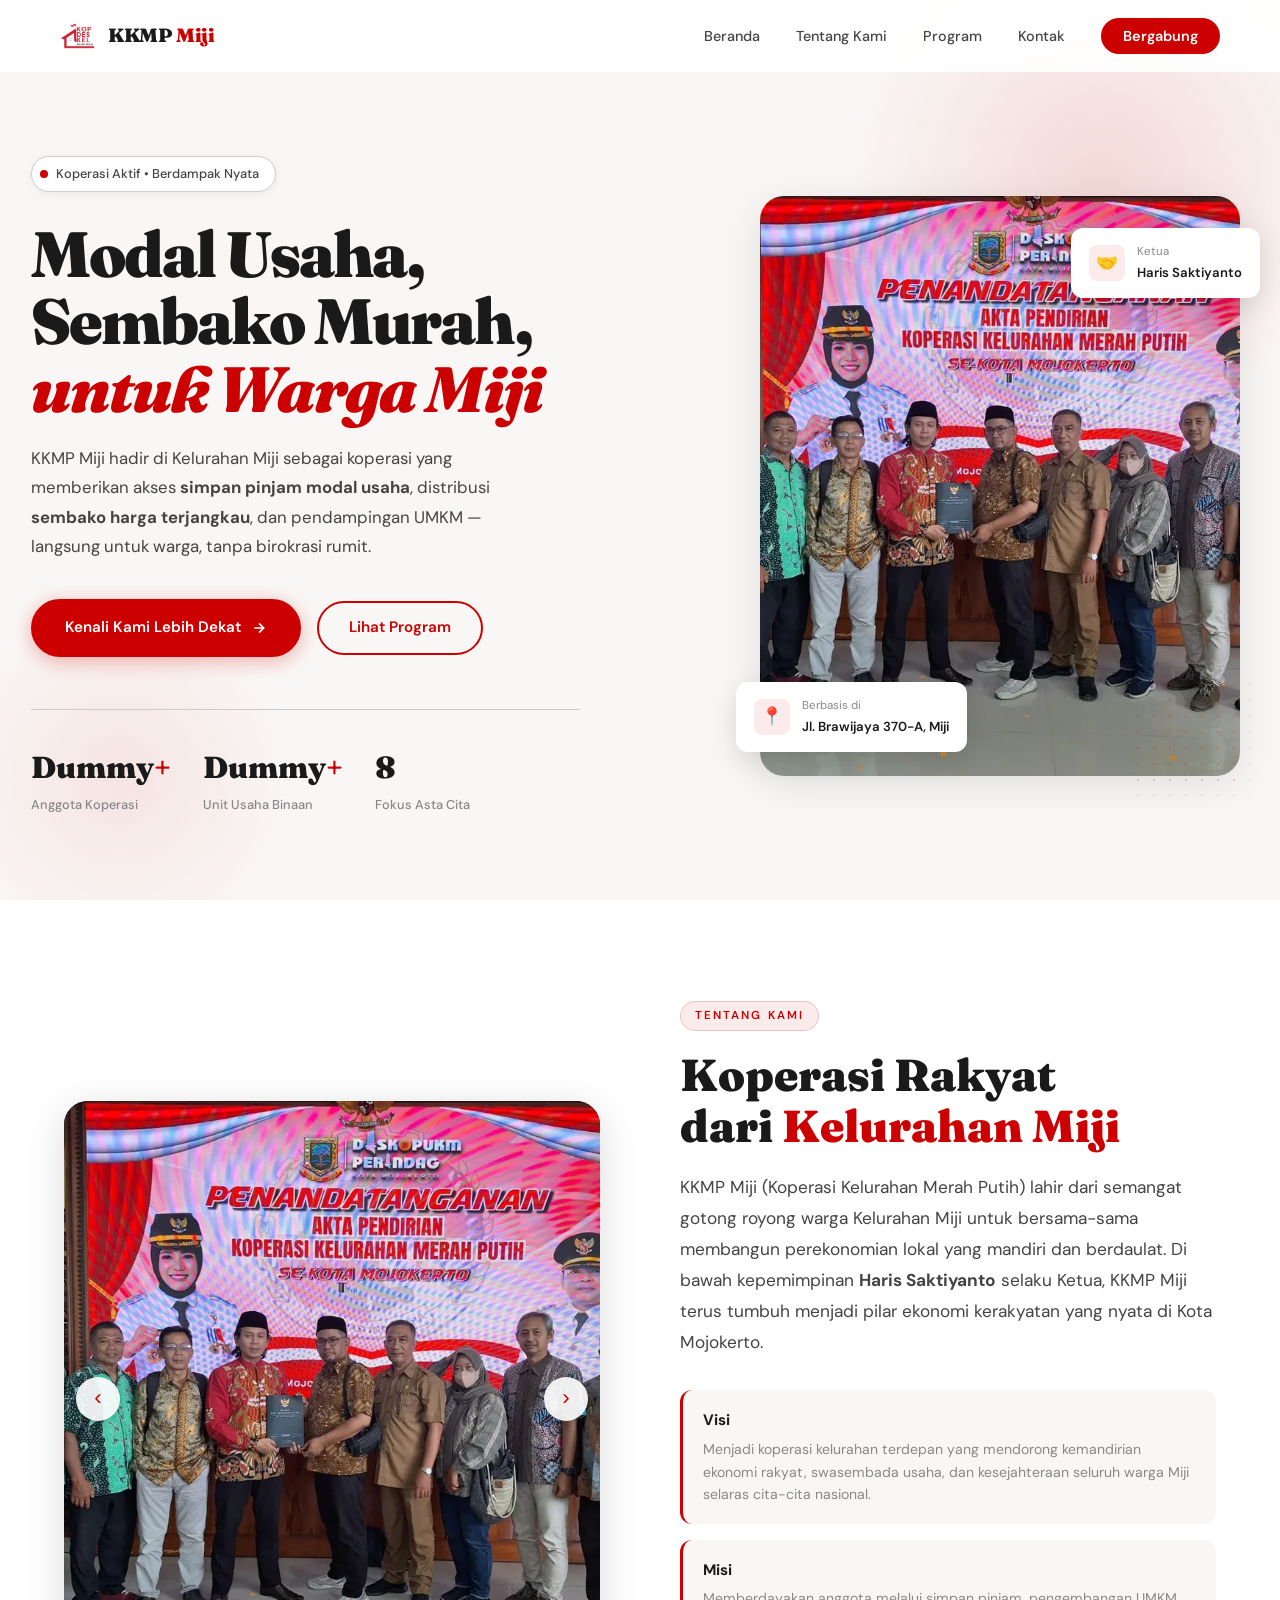
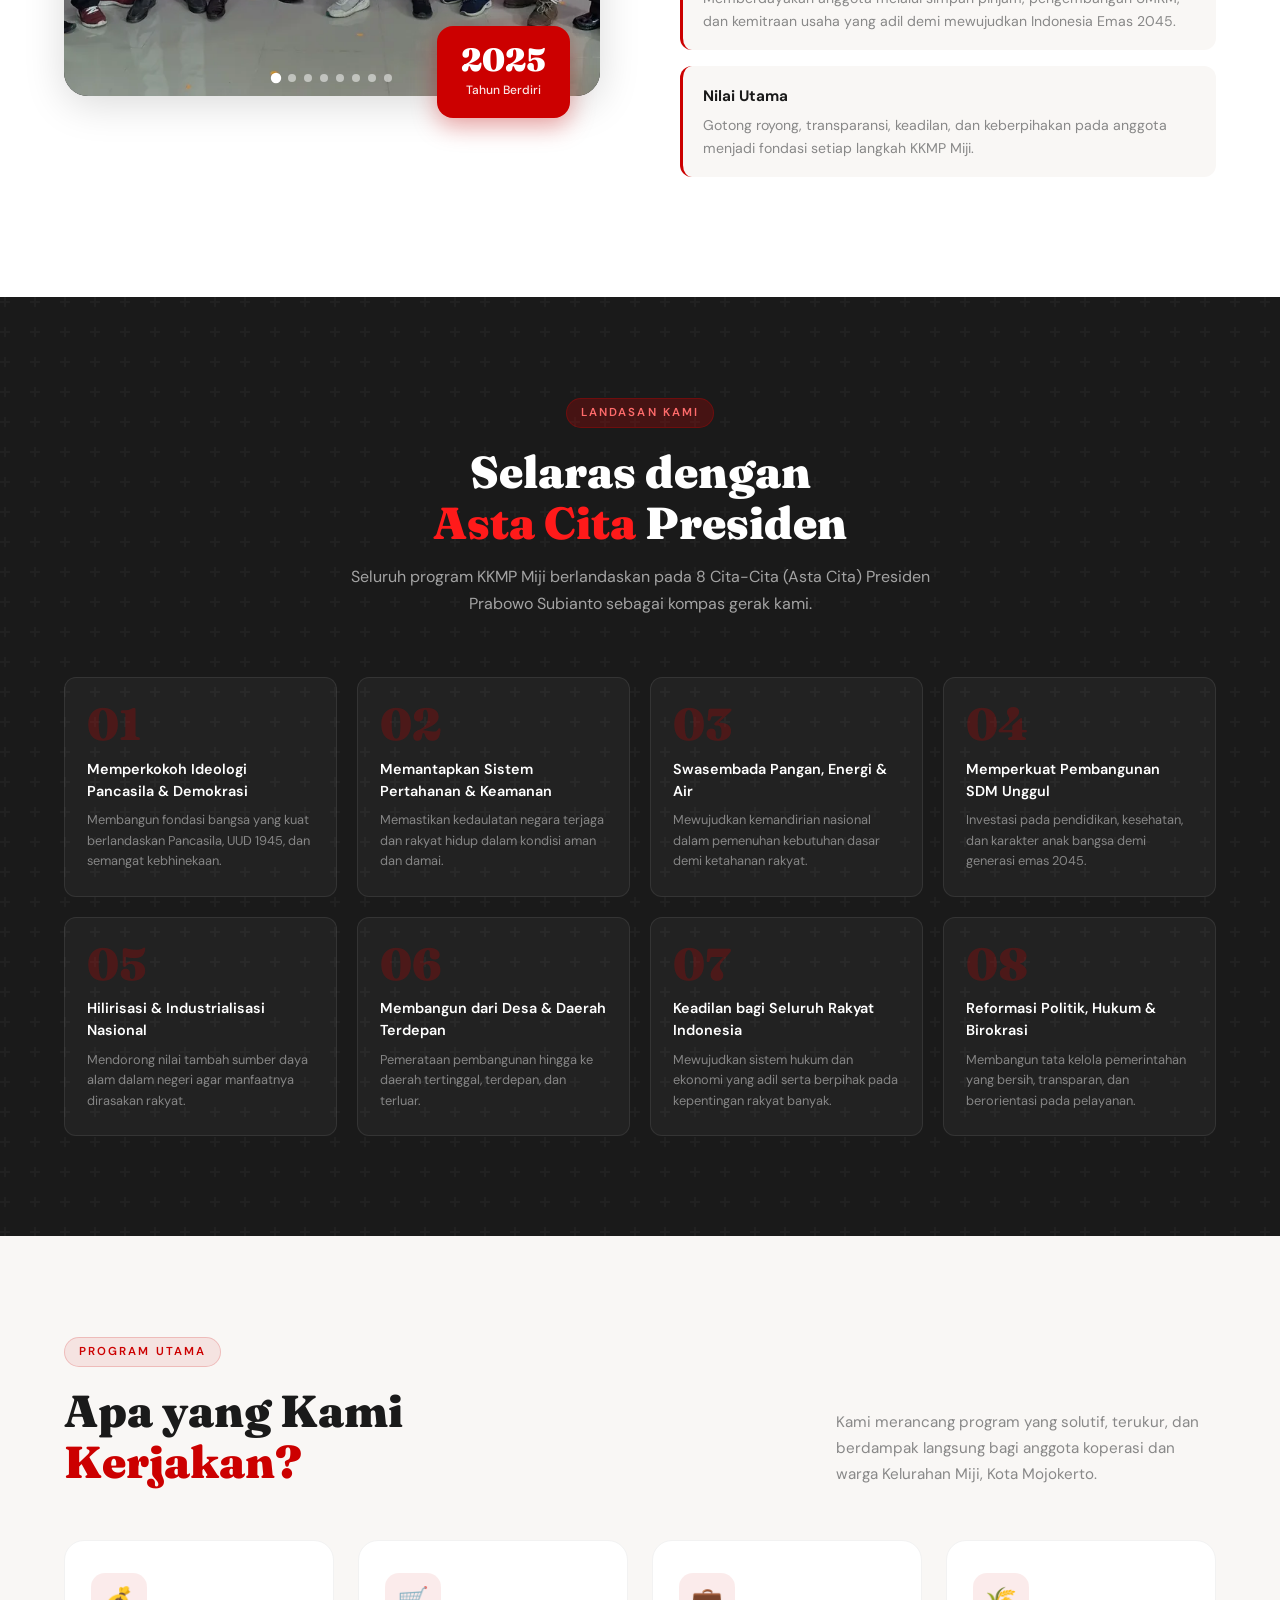
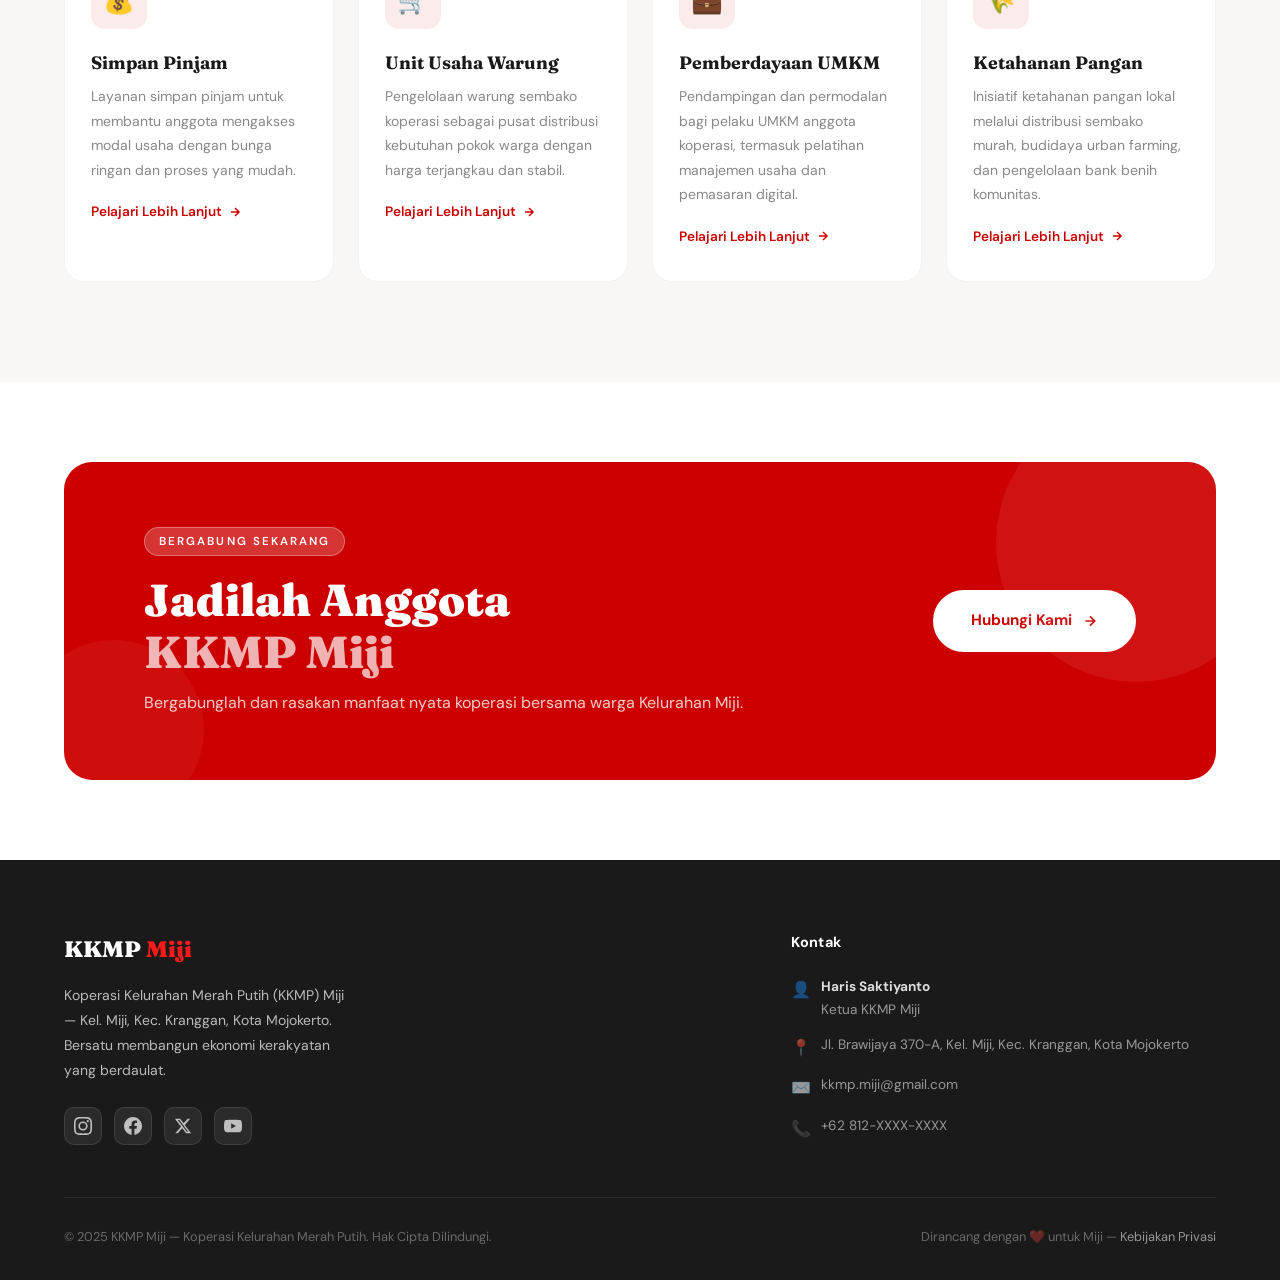
==== index.html @ b3239da5 "Update index.html" ====
<!DOCTYPE html>
<html lang="id">
<head>
  <meta charset="UTF-8" />
  <meta name="viewport" content="width=device-width, initial-scale=1.0" />
  <title>KKMP Miji — Koperasi Kelurahan Merah Putih</title>
  <meta name="description" content="Koperasi Kelurahan Merah Putih (KKMP) Miji — Bersatu membangun ekonomi kerakyatan yang mandiri dan berdaulat di Kelurahan Miji, Kec. Kranggan, Kota Mojokerto." />
  <meta name="keywords" content="KKMP Miji, Koperasi Kelurahan Merah Putih, Mojokerto, Koperasi, Ekonomi Kerakyatan, Haris Saktiyanto" />
  <meta name="author" content="KKMP Miji" />
  <meta property="og:title" content="KKMP Miji — Koperasi Kelurahan Merah Putih" />
  <meta property="og:description" content="Bersatu membangun ekonomi kerakyatan yang mandiri dan berdaulat di Kelurahan Miji, Kota Mojokerto." />
  <meta property="og:type" content="website" />
  <meta property="og:locale" content="id_ID" />
  <!-- Favicon logo KKMP Miji — ?v=2 memaksa browser reload cache -->
  <link rel="icon"       href="logo-kkmp.png?v=2" type="image/png" sizes="any" />
  <link rel="apple-touch-icon" href="logo-kkmp.png?v=2" />
  <link rel="preconnect" href="https://fonts.googleapis.com" />
  <link rel="preconnect" href="https://fonts.gstatic.com" crossorigin />
  <link href="https://fonts.googleapis.com/css2?family=Fraunces:ital,wght@0,400;0,700;0,900;1,400&family=DM+Sans:wght@300;400;500;600&display=swap" rel="stylesheet" />
  <link rel="stylesheet" href="style.css" />
  <style>
    /* ── SLIDESHOW TENTANG KAMI ── */
    .slideshow-wrap {
      position: relative;
      width: 100%;
      border-radius: 24px;
      overflow: hidden;
      aspect-ratio: 9/10;
      background: #1a1a1a;
      box-shadow: 0 8px 40px rgba(0,0,0,0.15);
    }

    /* Slide horizontal — semua slide berjajar, container geser */
    .slideshow-wrap {
      overflow: hidden !important;
    }

    .slides-track {
      display: flex;
      width: 800%;
      height: 100%;
      transition: transform 0.5s cubic-bezier(0.4, 0, 0.2, 1);
    }

    .slide {
      flex: 0 0 12.5%; /* 100% / 8 slide */
      height: 100%;
      position: relative;
    }

    .slide.active { /* tidak dipakai untuk layout, hanya dots */ }

    .slide img {
      width: 100%;
      height: 100%;
      object-fit: cover;
      display: block;
      border-radius: 0;
    }

    /* Tombol prev/next */
    .slide-btn {
      position: absolute;
      top: 50%;
      transform: translateY(-50%);
      background: rgba(255,255,255,0.9);
      border: none;
      border-radius: 50%;
      width: 44px;
      height: 44px;
      font-size: 1.4rem;
      line-height: 1;
      cursor: pointer;
      z-index: 10;
      color: #CC0000;
      box-shadow: 0 2px 12px rgba(0,0,0,0.15);
      transition: background 0.2s, transform 0.2s;
      display: flex;
      align-items: center;
      justify-content: center;
    }

    .slide-btn:hover {
      background: #CC0000;
      color: #fff;
      transform: translateY(-50%) scale(1.1);
    }

    .slide-prev { left: 12px; }
    .slide-next { right: 12px; }

    /* Titik indikator */
    .slide-dots {
      position: absolute;
      bottom: 14px;
      left: 50%;
      transform: translateX(-50%);
      display: flex;
      gap: 8px;
      z-index: 10;
    }

    .dot-ind {
      width: 8px;
      height: 8px;
      border-radius: 50%;
      background: rgba(255,255,255,0.5);
      cursor: pointer;
      transition: background 0.3s, transform 0.3s;
    }

    .dot-ind.active {
      background: #fff;
      transform: scale(1.3);
    }

    /* Footer 2 kolom setelah hapus nav & program */
    .footer-grid {
      grid-template-columns: 1.6fr 1fr !important;
    }
    @media (max-width: 768px) {
      .footer-grid { grid-template-columns: 1fr !important; }
    }
  </style>
</head>
<body>

  <!-- NAVIGASI -->
  <nav id="navbar" aria-label="Navigasi Utama KKMP Miji">
    <div class="container nav-inner">

      <!-- LOGO — Upload "logo-kkmp.png" ke GitHub untuk mengganti ikon SVG ini -->
      <a href="#" class="nav-logo">
        <div class="logo-badge" aria-hidden="true" id="logoBadge" style="background:transparent;overflow:hidden;">
          <img
            src="logo-kkmp.png"
            alt="Logo KKMP Miji"
            style="width:38px;height:38px;object-fit:contain;border-radius:10px;display:block;"
            onerror="this.style.display='none';this.parentElement.style.background='#CC0000';document.getElementById('logoSVG').style.display='flex';"
          />
          <span id="logoSVG" style="display:none;align-items:center;justify-content:center;width:100%;height:100%;">
            <svg viewBox="0 0 24 24" xmlns="http://www.w3.org/2000/svg" style="width:22px;height:22px;fill:white;">
              <path d="M16 11c1.66 0 2.99-1.34 2.99-3S17.66 5 16 5c-1.66 0-3 1.34-3 3s1.34 3 3 3zm-8 0c1.66 0 2.99-1.34 2.99-3S9.66 5 8 5C6.34 5 5 6.34 5 8s1.34 3 3 3zm0 2c-2.33 0-7 1.17-7 3.5V19h14v-2.5c0-2.33-4.67-3.5-7-3.5zm8 0c-.29 0-.62.02-.97.05 1.16.84 1.97 1.97 1.97 3.45V19h6v-2.5c0-2.33-4.67-3.5-7-3.5z"/>
            </svg>
          </span>
        </div>
        <span class="logo-text">KKMP <span>Miji</span></span>
      </a>

      <ul class="nav-links" role="list">
        <li><a href="#hero">Beranda</a></li>
        <li><a href="#tentang">Tentang Kami</a></li>
        <li><a href="#program">Program</a></li>
        <li><a href="#footer">Kontak</a></li>
        <li><a href="#cta" class="nav-cta">Bergabung</a></li>
      </ul>

      <button class="hamburger" id="hamburgerBtn" aria-label="Buka atau tutup menu" aria-expanded="false" aria-controls="mobileMenu">
        <span></span><span></span><span></span>
      </button>
    </div>
  </nav>

  <div class="mobile-menu" id="mobileMenu" role="navigation" aria-label="Menu Mobile">
    <a href="#hero"      class="mobile-nav-link">Beranda</a>
    <a href="#tentang"   class="mobile-nav-link">Tentang Kami</a>
    <a href="#asta-cita" class="mobile-nav-link">Asta Cita</a>
    <a href="#program"   class="mobile-nav-link">Program</a>
    <a href="#footer"    class="mobile-nav-link">Kontak</a>
  </div>


  <!-- HERO SECTION -->
  <section id="hero" aria-labelledby="hero-title">
    <div class="container" style="display:contents;">

      <div class="hero-left container" style="display:block; width:90%; max-width:1160px; margin:0 auto; padding-right:0;">
        <div class="hero-badge">
          <span class="dot"></span>
          Koperasi Aktif &bull; Berdampak Nyata
        </div>
        <h1 class="hero-title" id="hero-title">
          Modal Usaha,<br/>
          Sembako Murah,<br/>
          <span class="accent">untuk Warga Miji</span>
        </h1>
        <p class="hero-subtitle">
          KKMP Miji hadir di Kelurahan Miji sebagai koperasi yang memberikan
          akses <strong>simpan pinjam modal usaha</strong>, distribusi
          <strong>sembako harga terjangkau</strong>, dan pendampingan UMKM
          — langsung untuk warga, tanpa birokrasi rumit.
        </p>
        <div class="hero-actions">
          <a href="#tentang" class="btn-primary">
            Kenali Kami Lebih Dekat
            <svg width="16" height="16" viewBox="0 0 24 24" fill="none" stroke="currentColor" stroke-width="2.5"><path d="M5 12h14M12 5l7 7-7 7"/></svg>
          </a>
          <a href="#program" class="btn-outline">Lihat Program</a>
        </div>
        <div class="hero-stats">
          <div class="stat-item">
            <div class="stat-num">Dummy<span>+</span></div>
            <div class="stat-label">Anggota Koperasi</div>
          </div>
          <div class="stat-item">
            <div class="stat-num">Dummy<span>+</span></div>
            <div class="stat-label">Unit Usaha Binaan</div>
          </div>
          <div class="stat-item">
            <div class="stat-num">8</div>
            <div class="stat-label">Fokus Asta Cita</div>
          </div>
        </div>
      </div>

      <!-- FOTO HERO — Upload "foto-koperasi.jpg" ke GitHub untuk mengganti placeholder -->
      <div class="hero-right" style="padding:80px 40px 80px 0; flex:1; min-width:280px;">
        <div class="hero-image-wrap">
          <img
            src="foto-koperasi.jpg"
            alt="Foto kegiatan Koperasi Kelurahan Merah Putih KKMP Miji"
            width="520"
            height="580"
            style="object-fit:cover;"
            onerror="this.onerror=null;this.src='https://placehold.co/520x580/CC0000/FFFFFF?text=Upload+foto-koperasi.jpg+ke+GitHub&font=playfair-display';"
          />
          <div class="hero-float-card card-1">
            <div class="card-icon">📍</div>
            <div>
              <div style="color:var(--gray-500); font-size:0.72rem; font-weight:400;">Berbasis di</div>
              <div>Jl. Brawijaya 370-A, Miji</div>
            </div>
          </div>
          <div class="hero-float-card card-2">
            <div class="card-icon">🤝</div>
            <div>
              <div style="color:var(--gray-500); font-size:0.72rem; font-weight:400;">Ketua</div>
              <div>Haris Saktiyanto</div>
            </div>
          </div>
          <div class="dots-pattern" aria-hidden="true"></div>
        </div>
      </div>

    </div>
  </section>


  <!-- TENTANG KAMI -->
  <section id="tentang" aria-labelledby="tentang-title">
    <div class="container">
      <div class="about-grid">
        <!-- ═══════════════════════════════════════════
             SLIDESHOW 8 FOTO — Otomatis berganti tiap 4 detik
             Upload 8 foto ke GitHub dengan nama:
             foto-1.jpg, foto-2.jpg, ..., foto-8.jpg
        ═══════════════════════════════════════════ -->
        <div class="about-image-wrap reveal">
          <div class="slideshow-wrap" id="slideshowWrap">

            <!-- 8 Slide Foto — dibungkus track untuk animasi geser -->
            <div class="slides-track" id="slidesTrack">
            <div class="slide active">
              <img src="foto-1.jpg" alt="Kegiatan KKMP Miji 1"
                onerror="this.src='https://placehold.co/540x600/CC0000/FFFFFF?text=foto-1.jpg&font=playfair-display'"/>
            </div>
            <div class="slide">
              <img src="foto-2.jpg" alt="Kegiatan KKMP Miji 2"
                onerror="this.src='https://placehold.co/540x600/990000/FFFFFF?text=foto-2.jpg&font=playfair-display'"/>
            </div>
            <div class="slide">
              <img src="foto-3.jpg" alt="Kegiatan KKMP Miji 3"
                onerror="this.src='https://placehold.co/540x600/CC0000/FFFFFF?text=foto-3.jpg&font=playfair-display'"/>
            </div>
            <div class="slide">
              <img src="foto-4.jpg" alt="Kegiatan KKMP Miji 4"
                onerror="this.src='https://placehold.co/540x600/990000/FFFFFF?text=foto-4.jpg&font=playfair-display'"/>
            </div>
            <div class="slide">
              <img src="foto-5.jpg" alt="Kegiatan KKMP Miji 5"
                onerror="this.src='https://placehold.co/540x600/CC0000/FFFFFF?text=foto-5.jpg&font=playfair-display'"/>
            </div>
            <div class="slide">
              <img src="foto-6.jpg" alt="Kegiatan KKMP Miji 6"
                onerror="this.src='https://placehold.co/540x600/990000/FFFFFF?text=foto-6.jpg&font=playfair-display'"/>
            </div>
            <div class="slide">
              <img src="foto-7.jpg" alt="Kegiatan KKMP Miji 7"
                onerror="this.src='https://placehold.co/540x600/CC0000/FFFFFF?text=foto-7.jpg&font=playfair-display'"/>
            </div>
            <div class="slide">
              <img src="foto-8.jpg" alt="Kegiatan KKMP Miji 8"
                onerror="this.src='https://placehold.co/540x600/990000/FFFFFF?text=foto-8.jpg&font=playfair-display'"/>
            </div>
            </div><!-- /slides-track -->

            <!-- Tombol navigasi kiri/kanan -->
            <button class="slide-btn slide-prev" onclick="changeSlide(-1)" aria-label="Foto sebelumnya">&#8249;</button>
            <button class="slide-btn slide-next" onclick="changeSlide(1)"  aria-label="Foto berikutnya">&#8250;</button>

            <!-- Titik indikator -->
            <div class="slide-dots">
              <span class="dot-ind active" onclick="goToSlide(0)"></span>
              <span class="dot-ind"        onclick="goToSlide(1)"></span>
              <span class="dot-ind"        onclick="goToSlide(2)"></span>
              <span class="dot-ind"        onclick="goToSlide(3)"></span>
              <span class="dot-ind"        onclick="goToSlide(4)"></span>
              <span class="dot-ind"        onclick="goToSlide(5)"></span>
              <span class="dot-ind"        onclick="goToSlide(6)"></span>
              <span class="dot-ind"        onclick="goToSlide(7)"></span>
            </div>
          </div>

          <!-- Lencana tahun berdiri -->
          <div class="about-badge">
            <div class="badge-num">2025</div>
            <div class="badge-text">Tahun Berdiri</div>
          </div>
        </div>
        <div class="about-content reveal" style="transition-delay:0.15s;">
          <span class="section-tag">Tentang Kami</span>
          <h2 class="section-title" id="tentang-title">
            Koperasi Rakyat<br/>dari <span>Kelurahan Miji</span>
          </h2>
          <p class="about-lead">
            KKMP Miji (Koperasi Kelurahan Merah Putih) lahir dari semangat gotong royong
            warga Kelurahan Miji untuk bersama-sama membangun perekonomian lokal yang
            mandiri dan berdaulat. Di bawah kepemimpinan <strong>Haris Saktiyanto</strong>
            selaku Ketua, KKMP Miji terus tumbuh menjadi pilar ekonomi kerakyatan yang
            nyata di Kota Mojokerto.
          </p>
          <div class="vmv-list">
            <div class="vmv-item">
              <div><h4>Visi</h4><p>Menjadi koperasi kelurahan terdepan yang mendorong kemandirian ekonomi rakyat, swasembada usaha, dan kesejahteraan seluruh warga Miji selaras cita-cita nasional.</p></div>
            </div>
            <div class="vmv-item">
              <div><h4>Misi</h4><p>Memberdayakan anggota melalui simpan pinjam, pengembangan UMKM, dan kemitraan usaha yang adil demi mewujudkan Indonesia Emas 2045.</p></div>
            </div>
            <div class="vmv-item">
              <div><h4>Nilai Utama</h4><p>Gotong royong, transparansi, keadilan, dan keberpihakan pada anggota menjadi fondasi setiap langkah KKMP Miji.</p></div>
            </div>
          </div>
        </div>
      </div>
    </div>
  </section>


  <!-- ASTA CITA -->
  <section id="asta-cita" aria-labelledby="asta-title">
    <div class="container">
      <div class="asta-header reveal">
        <span class="section-tag" style="background:rgba(204,0,0,0.25); color:#FF6B6B; border-color:rgba(204,0,0,0.3);">Landasan Kami</span>
        <h2 class="section-title" id="asta-title">Selaras dengan<br/><span>Asta Cita</span> Presiden</h2>
        <p>Seluruh program KKMP Miji berlandaskan pada 8 Cita-Cita (Asta Cita) Presiden Prabowo Subianto sebagai kompas gerak kami.</p>
      </div>
      <div class="asta-grid reveal-stagger">
        <div class="asta-card"><div class="asta-num">01</div><h4>Memperkokoh Ideologi Pancasila &amp; Demokrasi</h4><p>Membangun fondasi bangsa yang kuat berlandaskan Pancasila, UUD 1945, dan semangat kebhinekaan.</p></div>
        <div class="asta-card"><div class="asta-num">02</div><h4>Memantapkan Sistem Pertahanan &amp; Keamanan</h4><p>Memastikan kedaulatan negara terjaga dan rakyat hidup dalam kondisi aman dan damai.</p></div>
        <div class="asta-card"><div class="asta-num">03</div><h4>Swasembada Pangan, Energi &amp; Air</h4><p>Mewujudkan kemandirian nasional dalam pemenuhan kebutuhan dasar demi ketahanan rakyat.</p></div>
        <div class="asta-card"><div class="asta-num">04</div><h4>Memperkuat Pembangunan SDM Unggul</h4><p>Investasi pada pendidikan, kesehatan, dan karakter anak bangsa demi generasi emas 2045.</p></div>
        <div class="asta-card"><div class="asta-num">05</div><h4>Hilirisasi &amp; Industrialisasi Nasional</h4><p>Mendorong nilai tambah sumber daya alam dalam negeri agar manfaatnya dirasakan rakyat.</p></div>
        <div class="asta-card"><div class="asta-num">06</div><h4>Membangun dari Desa &amp; Daerah Terdepan</h4><p>Pemerataan pembangunan hingga ke daerah tertinggal, terdepan, dan terluar.</p></div>
        <div class="asta-card"><div class="asta-num">07</div><h4>Keadilan bagi Seluruh Rakyat Indonesia</h4><p>Mewujudkan sistem hukum dan ekonomi yang adil serta berpihak pada kepentingan rakyat banyak.</p></div>
        <div class="asta-card"><div class="asta-num">08</div><h4>Reformasi Politik, Hukum &amp; Birokrasi</h4><p>Membangun tata kelola pemerintahan yang bersih, transparan, dan berorientasi pada pelayanan.</p></div>
      </div>
    </div>
  </section>


  <!-- PROGRAM -->
  <section id="program" aria-labelledby="program-title">
    <div class="container">
      <div class="program-header reveal">
        <div>
          <span class="section-tag">Program Utama</span>
          <h2 class="section-title" id="program-title">Apa yang Kami<br/><span>Kerjakan?</span></h2>
        </div>
        <p>Kami merancang program yang solutif, terukur, dan berdampak langsung bagi anggota koperasi dan warga Kelurahan Miji, Kota Mojokerto.</p>
      </div>
      <div class="program-grid reveal-stagger">
        <div class="prog-card">
          <div class="prog-icon">💰</div><h3>Simpan Pinjam</h3>
          <p>Layanan simpan pinjam untuk membantu anggota mengakses modal usaha dengan bunga ringan dan proses yang mudah.</p>
          <a href="#" class="prog-link">Pelajari Lebih Lanjut <svg viewBox="0 0 24 24" fill="none" stroke="currentColor" stroke-width="2.5"><path d="M5 12h14M12 5l7 7-7 7"/></svg></a>
        </div>
        <div class="prog-card">
          <div class="prog-icon">🛒</div><h3>Unit Usaha Warung</h3>
          <p>Pengelolaan warung sembako koperasi sebagai pusat distribusi kebutuhan pokok warga dengan harga terjangkau dan stabil.</p>
          <a href="#" class="prog-link">Pelajari Lebih Lanjut <svg viewBox="0 0 24 24" fill="none" stroke="currentColor" stroke-width="2.5"><path d="M5 12h14M12 5l7 7-7 7"/></svg></a>
        </div>
        <div class="prog-card">
          <div class="prog-icon">💼</div><h3>Pemberdayaan UMKM</h3>
          <p>Pendampingan dan permodalan bagi pelaku UMKM anggota koperasi, termasuk pelatihan manajemen usaha dan pemasaran digital.</p>
          <a href="#" class="prog-link">Pelajari Lebih Lanjut <svg viewBox="0 0 24 24" fill="none" stroke="currentColor" stroke-width="2.5"><path d="M5 12h14M12 5l7 7-7 7"/></svg></a>
        </div>
        <div class="prog-card">
          <div class="prog-icon">🌾</div><h3>Ketahanan Pangan</h3>
          <p>Inisiatif ketahanan pangan lokal melalui distribusi sembako murah, budidaya urban farming, dan pengelolaan bank benih komunitas.</p>
          <a href="#" class="prog-link">Pelajari Lebih Lanjut <svg viewBox="0 0 24 24" fill="none" stroke="currentColor" stroke-width="2.5"><path d="M5 12h14M12 5l7 7-7 7"/></svg></a>
        </div>
      </div>
    </div>
  </section>


  <!-- CTA -->
  <section id="cta" aria-labelledby="cta-title">
    <div class="container">
      <div class="cta-box reveal">
        <div class="cta-text">
          <span class="section-tag">Bergabung Sekarang</span>
          <h2 class="section-title" id="cta-title">Jadilah Anggota<br/><span>KKMP Miji</span></h2>
          <p>Bergabunglah dan rasakan manfaat nyata koperasi bersama warga Kelurahan Miji.</p>
        </div>
        <a href="mailto:kkmp.miji@gmail.com" class="cta-btn">
          Hubungi Kami
          <svg width="16" height="16" viewBox="0 0 24 24" fill="none" stroke="currentColor" stroke-width="2.5"><path d="M5 12h14M12 5l7 7-7 7"/></svg>
        </a>
      </div>
    </div>
  </section>


  <!-- FOOTER -->
  <footer id="footer" aria-label="Footer KKMP Miji">
    <div class="container">
      <div class="footer-grid">

        <div class="footer-brand">
          <div class="logo-text">KKMP <span>Miji</span></div>
          <p>Koperasi Kelurahan Merah Putih (KKMP) Miji — Kel. Miji, Kec. Kranggan, Kota Mojokerto. Bersatu membangun ekonomi kerakyatan yang berdaulat.</p>
          <div class="social-links" aria-label="Media Sosial KKMP Miji">

            <!-- INSTAGRAM — sudah aktif tersambung -->
            <a href="https://www.instagram.com/kmp_kelurahan_miji/" target="_blank" rel="noopener noreferrer" class="social-link" aria-label="Instagram KKMP Miji">
              <svg width="18" height="18" viewBox="0 0 24 24" fill="currentColor">
                <path d="M12 2.163c3.204 0 3.584.012 4.85.07 3.252.148 4.771 1.691 4.919 4.919.058 1.265.069 1.645.069 4.849 0 3.205-.012 3.584-.069 4.849-.149 3.225-1.664 4.771-4.919 4.919-1.266.058-1.644.07-4.85.07-3.204 0-3.584-.012-4.849-.07-3.26-.149-4.771-1.699-4.919-4.92-.058-1.265-.07-1.644-.07-4.849 0-3.204.013-3.583.07-4.849.149-3.227 1.664-4.771 4.919-4.919 1.266-.057 1.645-.069 4.849-.069zM12 0C8.741 0 8.333.014 7.053.072 2.695.272.273 2.69.073 7.052.014 8.333 0 8.741 0 12c0 3.259.014 3.668.072 4.948.2 4.358 2.618 6.78 6.98 6.98C8.333 23.986 8.741 24 12 24c3.259 0 3.668-.014 4.948-.072 4.354-.2 6.782-2.618 6.979-6.98.059-1.28.073-1.689.073-4.948 0-3.259-.014-3.667-.072-4.947-.196-4.354-2.617-6.78-6.979-6.98C15.668.014 15.259 0 12 0zm0 5.838a6.162 6.162 0 100 12.324 6.162 6.162 0 000-12.324zM12 16a4 4 0 110-8 4 4 0 010 8zm6.406-11.845a1.44 1.44 0 100 2.881 1.44 1.44 0 000-2.881z"/>
              </svg>
            </a>

            <!-- Facebook -->
            <a href="#" class="social-link" aria-label="Facebook KKMP Miji">
              <svg width="18" height="18" viewBox="0 0 24 24" fill="currentColor">
                <path d="M24 12.073c0-6.627-5.373-12-12-12s-12 5.373-12 12c0 5.99 4.388 10.954 10.125 11.854v-8.385H7.078v-3.47h3.047V9.43c0-3.007 1.792-4.669 4.533-4.669 1.312 0 2.686.235 2.686.235v2.953H15.83c-1.491 0-1.956.925-1.956 1.874v2.25h3.328l-.532 3.47h-2.796v8.385C19.612 23.027 24 18.062 24 12.073z"/>
              </svg>
            </a>

            <!-- Twitter/X -->
            <a href="#" class="social-link" aria-label="Twitter KKMP Miji">
              <svg width="18" height="18" viewBox="0 0 24 24" fill="currentColor">
                <path d="M18.244 2.25h3.308l-7.227 8.26 8.502 11.24H16.17l-5.214-6.817L4.99 21.75H1.68l7.73-8.835L1.254 2.25H8.08l4.713 6.231zm-1.161 17.52h1.833L7.084 4.126H5.117z"/>
              </svg>
            </a>

            <!-- YouTube -->
            <a href="#" class="social-link" aria-label="YouTube KKMP Miji">
              <svg width="18" height="18" viewBox="0 0 24 24" fill="currentColor">
                <path d="M23.498 6.186a3.016 3.016 0 00-2.122-2.136C19.505 3.545 12 3.545 12 3.545s-7.505 0-9.377.505A3.017 3.017 0 00.502 6.186C0 8.07 0 12 0 12s0 3.93.502 5.814a3.016 3.016 0 002.122 2.136c1.871.505 9.376.505 9.376.505s7.505 0 9.377-.505a3.015 3.015 0 002.122-2.136C24 15.93 24 12 24 12s0-3.93-.502-5.814zM9.545 15.568V8.432L15.818 12l-6.273 3.568z"/>
              </svg>
            </a>
          </div>
        </div>

        <div class="footer-col">
          <h5>Kontak</h5>
          <div class="contact-list">
            <div class="contact-item">
              <span class="ci-icon">👤</span>
              <span>
                <strong style="color:rgba(255,255,255,0.85);">Haris Saktiyanto</strong><br/>
                Ketua KKMP Miji
              </span>
            </div>
            <div class="contact-item">
              <span class="ci-icon">📍</span>
              <span>Jl. Brawijaya 370-A, Kel. Miji, Kec. Kranggan, Kota Mojokerto</span>
            </div>
            <div class="contact-item">
              <span class="ci-icon">✉️</span>
              <span>kkmp.miji@gmail.com</span>
            </div>
            <div class="contact-item">
              <span class="ci-icon">📞</span>
              <span>+62 812-XXXX-XXXX</span>
            </div>
          </div>
        </div>

      </div>

      <div class="footer-bottom">
        <span>© 2025 KKMP Miji — Koperasi Kelurahan Merah Putih. Hak Cipta Dilindungi.</span>
        <span>Dirancang dengan ❤️ untuk Miji &mdash; <a href="#">Kebijakan Privasi</a></span>
      </div>
    </div>
  </footer>

  <script src="script.js"></script>
  <script>
    /* ── SLIDESHOW LOGIC — animasi geser horizontal ── */
    (function() {
      var current = 0;
      var total   = 8;
      var timer;
      var track   = document.getElementById('slidesTrack');
      var dots    = document.querySelectorAll('.dot-ind');

      function showSlide(n) {
        current = (n + total) % total;
        // Geser track secara horizontal
        track.style.transform = 'translateX(-' + (current * 12.5) + '%)';
        // Update titik indikator
        dots.forEach(function(d, i) {
          d.classList.toggle('active', i === current);
        });
      }

      window.changeSlide = function(dir) {
        showSlide(current + dir);
        resetTimer();
      };

      window.goToSlide = function(n) {
        showSlide(n);
        resetTimer();
      };

      function resetTimer() {
        clearInterval(timer);
        timer = setInterval(function() { showSlide(current + 1); }, 4000);
      }

      // Autoplay tiap 4 detik
      timer = setInterval(function() { showSlide(current + 1); }, 4000);
    })();
  </script>
</body>
</html>
---- style.css ----
/* ================================================================
   KKMP MIJI — style.css
   Koperasi Kelurahan Merah Putih Miji, Kota Mojokerto
   Ketua: Haris Saktiyanto
   ================================================================ */

/* ─────────────────────────────────────────
   1. CSS VARIABLES & RESET
   Ubah warna, font, atau ukuran global
   cukup di blok :root ini saja.
───────────────────────────────────────── */
:root {
  --red:          #CC0000;
  --red-dark:     #990000;
  --red-light:    #FF1A1A;
  --red-muted:    rgba(204, 0, 0, 0.08);
  --white:        #FFFFFF;
  --off-white:    #F9F7F5;
  --gray-100:     #F2F2F2;
  --gray-300:     #CCCCCC;
  --gray-500:     #888888;
  --gray-700:     #444444;
  --dark:         #1A1A1A;
  --font-display: 'Fraunces', Georgia, serif;
  --font-body:    'DM Sans', sans-serif;
  --radius:       12px;
  --shadow:       0 8px 40px rgba(0, 0, 0, 0.10);
  --nav-height:   72px;
  --transition:   0.3s cubic-bezier(0.4, 0, 0.2, 1);
}

*,
*::before,
*::after {
  margin: 0;
  padding: 0;
  box-sizing: border-box;
}

html {
  scroll-behavior: smooth;
}

body {
  font-family: var(--font-body);
  background: var(--white);
  color: var(--dark);
  line-height: 1.7;
  overflow-x: hidden;
}

img {
  display: block;
  max-width: 100%;
}

a {
  color: inherit;
  text-decoration: none;
  transition: var(--transition);
}

ul {
  list-style: none;
}


/* ─────────────────────────────────────────
   2. UTILITY CLASSES
───────────────────────────────────────── */
.container {
  width: 90%;
  max-width: 1160px;
  margin: 0 auto;
}

/* Label kecil di atas judul section */
.section-tag {
  display: inline-block;
  font-size: 0.72rem;
  font-weight: 600;
  letter-spacing: 0.18em;
  text-transform: uppercase;
  color: var(--red);
  background: var(--red-muted);
  border: 1px solid rgba(204, 0, 0, 0.18);
  padding: 4px 14px;
  border-radius: 100px;
  margin-bottom: 18px;
}

.section-title {
  font-family: var(--font-display);
  font-size: clamp(2rem, 4vw, 2.8rem);
  font-weight: 900;
  line-height: 1.15;
  color: var(--dark);
}

.section-title span {
  color: var(--red);
}

/* Tombol merah solid */
.btn-primary {
  display: inline-flex;
  align-items: center;
  gap: 10px;
  background: var(--red);
  color: var(--white);
  font-family: var(--font-body);
  font-size: 0.95rem;
  font-weight: 600;
  padding: 14px 32px;
  border-radius: 100px;
  border: 2px solid var(--red);
  cursor: pointer;
  transition: var(--transition);
  box-shadow: 0 4px 20px rgba(204, 0, 0, 0.30);
}

.btn-primary:hover {
  background: var(--red-dark);
  border-color: var(--red-dark);
  transform: translateY(-2px);
  box-shadow: 0 8px 28px rgba(204, 0, 0, 0.40);
}

/* Tombol outline merah */
.btn-outline {
  display: inline-flex;
  align-items: center;
  gap: 10px;
  background: transparent;
  color: var(--red);
  font-family: var(--font-body);
  font-size: 0.95rem;
  font-weight: 600;
  padding: 12px 30px;
  border-radius: 100px;
  border: 2px solid var(--red);
  cursor: pointer;
  transition: var(--transition);
}

.btn-outline:hover {
  background: var(--red);
  color: var(--white);
  transform: translateY(-2px);
}


/* ─────────────────────────────────────────
   3. NAVIGASI (NAVBAR)
   Sticky navbar dengan efek blur saat di-scroll.
───────────────────────────────────────── */
#navbar {
  position: fixed;
  top: 0;
  left: 0;
  right: 0;
  z-index: 1000;
  height: var(--nav-height);
  display: flex;
  align-items: center;
  background: rgba(255, 255, 255, 0.92);
  backdrop-filter: blur(12px);
  -webkit-backdrop-filter: blur(12px);
  border-bottom: 1px solid transparent;
  transition: border-color var(--transition), box-shadow var(--transition);
}

/* Ditambahkan via JS saat pengguna men-scroll */
#navbar.scrolled {
  border-color: var(--gray-100);
  box-shadow: 0 2px 20px rgba(0, 0, 0, 0.06);
}

.nav-inner {
  display: flex;
  align-items: center;
  justify-content: space-between;
  width: 100%;
}

/* ── Logo ── */
.nav-logo {
  display: flex;
  align-items: center;
  gap: 10px;
}

.nav-logo .logo-badge {
  width: 38px;
  height: 38px;
  background: var(--red);
  border-radius: 10px;
  display: flex;
  align-items: center;
  justify-content: center;
}

.nav-logo .logo-badge svg {
  width: 22px;
  height: 22px;
  fill: white;
}

.nav-logo .logo-text {
  font-family: var(--font-display);
  font-weight: 900;
  font-size: 1.2rem;
  color: var(--dark);
  letter-spacing: -0.02em;
}

.nav-logo .logo-text span {
  color: var(--red);
}

/* ── Tautan navigasi ── */
.nav-links {
  display: flex;
  align-items: center;
  gap: 36px;
}

.nav-links a {
  font-size: 0.9rem;
  font-weight: 500;
  color: var(--gray-700);
  position: relative;
}

.nav-links a::after {
  content: '';
  position: absolute;
  left: 0;
  bottom: -4px;
  width: 0;
  height: 2px;
  background: var(--red);
  border-radius: 2px;
  transition: width var(--transition);
}

.nav-links a:hover {
  color: var(--red);
}

.nav-links a:hover::after {
  width: 100%;
}

/* Tombol CTA di navbar */
.nav-cta {
  background: var(--red);
  color: var(--white) !important;
  padding: 9px 22px;
  border-radius: 100px;
  font-weight: 600 !important;
}

.nav-cta:hover {
  background: var(--red-dark);
  opacity: 1;
}

.nav-cta::after {
  display: none !important;
}

/* ── Tombol Hamburger (Mobile) ── */
.hamburger {
  display: none;
  flex-direction: column;
  gap: 5px;
  cursor: pointer;
  padding: 8px;
  background: none;
  border: none;
}

.hamburger span {
  display: block;
  width: 26px;
  height: 2px;
  background: var(--dark);
  border-radius: 2px;
  transition: var(--transition);
}

/* Animasi hamburger → X saat menu terbuka */
.hamburger.active span:nth-child(1) {
  transform: translateY(7px) rotate(45deg);
}

.hamburger.active span:nth-child(2) {
  opacity: 0;
}

.hamburger.active span:nth-child(3) {
  transform: translateY(-7px) rotate(-45deg);
}

/* ── Menu Mobile (Overlay) ── */
.mobile-menu {
  display: none;
  position: fixed;
  top: var(--nav-height);
  left: 0;
  right: 0;
  bottom: 0;
  background: var(--white);
  z-index: 999;
  flex-direction: column;
  align-items: center;
  justify-content: center;
  gap: 32px;
  transform: translateY(-10px);
  opacity: 0;
  transition: opacity var(--transition), transform var(--transition);
}

.mobile-menu.open {
  display: flex;
  opacity: 1;
  transform: translateY(0);
}

.mobile-menu a {
  font-family: var(--font-display);
  font-size: 2rem;
  font-weight: 700;
  color: var(--dark);
}

.mobile-menu a:hover {
  color: var(--red);
}


/* ─────────────────────────────────────────
   4. HERO SECTION
───────────────────────────────────────── */
#hero {
  min-height: 100vh;
  padding-top: var(--nav-height);
  display: grid;
  grid-template-columns: 1fr 1fr;
  align-items: center;
  gap: 60px;
  position: relative;
  overflow: hidden;
  background: var(--off-white);
}

/* Ornamen lingkaran latar belakang */
#hero::before {
  content: '';
  position: absolute;
  top: -80px;
  right: -80px;
  width: 520px;
  height: 520px;
  background: radial-gradient(circle, rgba(204, 0, 0, 0.12) 0%, transparent 70%);
  border-radius: 50%;
  pointer-events: none;
}

#hero::after {
  content: '';
  position: absolute;
  bottom: -60px;
  left: -60px;
  width: 360px;
  height: 360px;
  background: radial-gradient(circle, rgba(204, 0, 0, 0.08) 0%, transparent 70%);
  border-radius: 50%;
  pointer-events: none;
}

.hero-left {
  padding: 80px 0 80px;
  position: relative;
  z-index: 1;
}

/* Badge status aktif */
.hero-badge {
  display: inline-flex;
  align-items: center;
  gap: 8px;
  background: var(--white);
  border: 1px solid var(--gray-300);
  border-radius: 100px;
  padding: 6px 16px 6px 8px;
  font-size: 0.8rem;
  font-weight: 500;
  color: var(--gray-700);
  margin-bottom: 28px;
  box-shadow: 0 2px 8px rgba(0, 0, 0, 0.06);
}

/* Titik berkedip merah */
.hero-badge .dot {
  width: 8px;
  height: 8px;
  background: var(--red);
  border-radius: 50%;
  animation: pulse 2s infinite;
}

@keyframes pulse {
  0%, 100% { opacity: 1; transform: scale(1); }
  50%       { opacity: 0.6; transform: scale(1.3); }
}

.hero-title {
  font-family: var(--font-display);
  font-size: clamp(2.6rem, 5.5vw, 4rem);
  font-weight: 900;
  line-height: 1.05;
  letter-spacing: -0.03em;
  color: var(--dark);
  margin-bottom: 22px;
}

.hero-title .accent {
  color: var(--red);
  font-style: italic;
}

.hero-subtitle {
  font-size: 1.05rem;
  color: var(--gray-700);
  line-height: 1.75;
  max-width: 480px;
  margin-bottom: 38px;
}

.hero-actions {
  display: flex;
  align-items: center;
  gap: 16px;
  flex-wrap: wrap;
}

/* Statistik di bawah tombol CTA */
.hero-stats {
  display: flex;
  gap: 32px;
  margin-top: 52px;
  padding-top: 32px;
  border-top: 1px solid var(--gray-300);
}

.stat-item .stat-num {
  font-family: var(--font-display);
  font-size: 1.9rem;
  font-weight: 900;
  color: var(--dark);
}

.stat-item .stat-num span {
  color: var(--red);
}

.stat-item .stat-label {
  font-size: 0.8rem;
  color: var(--gray-500);
  font-weight: 500;
}

/* Gambar sisi kanan hero */
.hero-right {
  position: relative;
  z-index: 1;
  display: flex;
  justify-content: flex-end;
}

.hero-image-wrap {
  position: relative;
  width: 100%;
  max-width: 480px;
}

.hero-image-wrap img {
  width: 100%;
  border-radius: 24px;
  box-shadow: var(--shadow);
  object-fit: cover;
}

/* Kartu kecil mengambang di atas gambar */
.hero-float-card {
  position: absolute;
  background: var(--white);
  border-radius: var(--radius);
  padding: 14px 18px;
  box-shadow: 0 8px 30px rgba(0, 0, 0, 0.12);
  display: flex;
  align-items: center;
  gap: 12px;
  font-size: 0.82rem;
  font-weight: 600;
  color: var(--dark);
  animation: float 4s ease-in-out infinite;
}

@keyframes float {
  0%, 100% { transform: translateY(0); }
  50%       { transform: translateY(-8px); }
}

.hero-float-card.card-1 {
  bottom: 24px;
  left: -24px;
  animation-delay: 0s;
}

.hero-float-card.card-2 {
  top: 32px;
  right: -20px;
  animation-delay: 2s;
}

.hero-float-card .card-icon {
  width: 36px;
  height: 36px;
  border-radius: 8px;
  background: var(--red-muted);
  display: flex;
  align-items: center;
  justify-content: center;
  font-size: 1.1rem;
}

/* Pola titik dekoratif */
.dots-pattern {
  position: absolute;
  width: 120px;
  height: 120px;
  background-image: radial-gradient(circle, var(--red) 1.5px, transparent 1.5px);
  background-size: 16px 16px;
  opacity: 0.18;
  bottom: -20px;
  right: -10px;
  z-index: 0;
}


/* ─────────────────────────────────────────
   5. TENTANG KAMI SECTION
───────────────────────────────────────── */
#tentang {
  padding: 100px 0;
  background: var(--white);
}

.about-grid {
  display: grid;
  grid-template-columns: 1fr 1fr;
  gap: 80px;
  align-items: center;
}

.about-image-wrap {
  position: relative;
}

.about-image-wrap img {
  width: 100%;
  border-radius: 24px;
  box-shadow: var(--shadow);
  object-fit: cover;
}

/* Lencana "Tahun Berdiri" mengambang */
.about-badge {
  position: absolute;
  bottom: -22px;
  right: 30px;
  background: var(--red);
  color: var(--white);
  border-radius: 16px;
  padding: 18px 24px;
  box-shadow: 0 8px 24px rgba(204, 0, 0, 0.35);
  text-align: center;
}

.about-badge .badge-num {
  font-family: var(--font-display);
  font-size: 2rem;
  font-weight: 900;
  line-height: 1;
}

.about-badge .badge-text {
  font-size: 0.75rem;
  font-weight: 500;
  opacity: 0.9;
  margin-top: 4px;
}

.about-content {
  padding-bottom: 20px;
}

.about-lead {
  font-size: 1.08rem;
  color: var(--gray-700);
  line-height: 1.8;
  margin: 20px 0 32px;
}

/* Kartu Visi, Misi, Nilai */
.vmv-list {
  display: flex;
  flex-direction: column;
  gap: 16px;
}

.vmv-item {
  display: flex;
  gap: 16px;
  align-items: flex-start;
  padding: 18px 20px;
  background: var(--off-white);
  border-radius: var(--radius);
  border-left: 3px solid var(--red);
  transition: var(--transition);
}

.vmv-item:hover {
  background: var(--red-muted);
  transform: translateX(4px);
}

.vmv-icon {
  font-size: 1.4rem;
  flex-shrink: 0;
  margin-top: 2px;
}

.vmv-item h4 {
  font-weight: 700;
  font-size: 0.95rem;
  color: var(--dark);
  margin-bottom: 4px;
}

.vmv-item p {
  font-size: 0.88rem;
  color: var(--gray-500);
  line-height: 1.6;
}


/* ─────────────────────────────────────────
   6. ASTA CITA SECTION
   8 Prioritas Presiden Prabowo Subianto
───────────────────────────────────────── */
#asta-cita {
  padding: 100px 0;
  background: var(--dark);
  position: relative;
  overflow: hidden;
}

/* Pola latar belakang geometris */
#asta-cita::before {
  content: '';
  position: absolute;
  top: 0; left: 0; right: 0; bottom: 0;
  background: url("data:image/svg+xml,%3Csvg width='60' height='60' viewBox='0 0 60 60' xmlns='http://www.w3.org/2000/svg'%3E%3Cg fill='none' fill-rule='evenodd'%3E%3Cg fill='%23ffffff' fill-opacity='0.03'%3E%3Cpath d='M36 34v-4h-2v4h-4v2h4v4h2v-4h4v-2h-4zm0-30V0h-2v4h-4v2h4v4h2V6h4V4h-4zM6 34v-4H4v4H0v2h4v4h2v-4h4v-2H6zM6 4V0H4v4H0v2h4v4h2V6h4V4H6z'/%3E%3C/g%3E%3C/g%3E%3C/svg%3E");
  pointer-events: none;
}

.asta-header {
  text-align: center;
  max-width: 640px;
  margin: 0 auto 60px;
}

.asta-header .section-title {
  color: var(--white);
}

.asta-header .section-title span {
  color: var(--red-light);
}

.asta-header p {
  color: rgba(255, 255, 255, 0.6);
  margin-top: 14px;
  font-size: 1rem;
}

.asta-grid {
  display: grid;
  grid-template-columns: repeat(4, 1fr);
  gap: 20px;
}

.asta-card {
  background: rgba(255, 255, 255, 0.04);
  border: 1px solid rgba(255, 255, 255, 0.08);
  border-radius: var(--radius);
  padding: 24px 22px;
  transition: var(--transition);
  position: relative;
  overflow: hidden;
}

/* Garis merah di atas kartu saat hover */
.asta-card::before {
  content: '';
  position: absolute;
  top: 0; left: 0; right: 0;
  height: 3px;
  background: var(--red);
  transform: scaleX(0);
  transform-origin: left;
  transition: transform var(--transition);
}

.asta-card:hover {
  background: rgba(255, 255, 255, 0.08);
  border-color: rgba(255, 255, 255, 0.16);
  transform: translateY(-4px);
}

.asta-card:hover::before {
  transform: scaleX(1);
}

.asta-num {
  font-family: var(--font-display);
  font-size: 2.8rem;
  font-weight: 900;
  color: rgba(204, 0, 0, 0.25);
  line-height: 1;
  margin-bottom: 12px;
}

.asta-card h4 {
  font-weight: 600;
  font-size: 0.9rem;
  color: var(--white);
  line-height: 1.5;
  margin-bottom: 8px;
}

.asta-card p {
  font-size: 0.8rem;
  color: rgba(255, 255, 255, 0.45);
  line-height: 1.6;
}


/* ─────────────────────────────────────────
   7. PROGRAM UTAMA SECTION
───────────────────────────────────────── */
#program {
  padding: 100px 0;
  background: var(--off-white);
}

.program-header {
  display: flex;
  align-items: flex-end;
  justify-content: space-between;
  margin-bottom: 52px;
  gap: 20px;
}

.program-header p {
  max-width: 380px;
  color: var(--gray-500);
  font-size: 0.95rem;
}

.program-grid {
  display: grid;
  grid-template-columns: repeat(4, 1fr);
  gap: 24px;
}

.prog-card {
  background: var(--white);
  border-radius: 20px;
  padding: 32px 26px;
  border: 1px solid var(--gray-100);
  transition: var(--transition);
  position: relative;
  overflow: hidden;
}

/* Garis merah di bawah kartu saat hover */
.prog-card::after {
  content: '';
  position: absolute;
  bottom: 0; left: 0; right: 0;
  height: 4px;
  background: var(--red);
  transform: scaleX(0);
  transform-origin: left;
  transition: transform 0.4s cubic-bezier(0.4, 0, 0.2, 1);
}

.prog-card:hover {
  box-shadow: 0 16px 48px rgba(204, 0, 0, 0.10);
  transform: translateY(-6px);
  border-color: rgba(204, 0, 0, 0.15);
}

.prog-card:hover::after {
  transform: scaleX(1);
}

.prog-icon {
  width: 56px;
  height: 56px;
  background: var(--red-muted);
  border-radius: 14px;
  display: flex;
  align-items: center;
  justify-content: center;
  font-size: 1.6rem;
  margin-bottom: 22px;
  transition: var(--transition);
}

.prog-card:hover .prog-icon {
  background: var(--red);
  transform: scale(1.08);
}

.prog-card h3 {
  font-family: var(--font-display);
  font-size: 1.12rem;
  font-weight: 700;
  color: var(--dark);
  margin-bottom: 10px;
  line-height: 1.3;
}

.prog-card p {
  font-size: 0.875rem;
  color: var(--gray-500);
  line-height: 1.75;
}

.prog-link {
  display: inline-flex;
  align-items: center;
  gap: 6px;
  color: var(--red);
  font-size: 0.85rem;
  font-weight: 600;
  margin-top: 18px;
}

.prog-link svg {
  width: 14px;
  height: 14px;
  transition: transform var(--transition);
}

.prog-link:hover svg {
  transform: translateX(4px);
}


/* ─────────────────────────────────────────
   8. CALL TO ACTION SECTION
───────────────────────────────────────── */
#cta {
  padding: 80px 0;
  background: var(--white);
}

.cta-box {
  background: var(--red);
  border-radius: 28px;
  padding: 64px 80px;
  display: flex;
  align-items: center;
  justify-content: space-between;
  gap: 40px;
  position: relative;
  overflow: hidden;
}

.cta-box::before {
  content: '';
  position: absolute;
  right: -60px;
  top: -60px;
  width: 280px;
  height: 280px;
  border-radius: 50%;
  background: rgba(255, 255, 255, 0.07);
  pointer-events: none;
}

.cta-box::after {
  content: '';
  position: absolute;
  left: -40px;
  bottom: -40px;
  width: 180px;
  height: 180px;
  border-radius: 50%;
  background: rgba(255, 255, 255, 0.05);
  pointer-events: none;
}

.cta-text .section-tag {
  background: rgba(255, 255, 255, 0.2);
  border-color: rgba(255, 255, 255, 0.3);
  color: var(--white);
}

.cta-text .section-title {
  color: var(--white);
}

.cta-text .section-title span {
  color: rgba(255, 255, 255, 0.7);
}

.cta-text p {
  color: rgba(255, 255, 255, 0.8);
  font-size: 1rem;
  margin-top: 12px;
}

.cta-btn {
  display: inline-flex;
  align-items: center;
  gap: 10px;
  background: var(--white);
  color: var(--red);
  font-family: var(--font-body);
  font-size: 0.95rem;
  font-weight: 700;
  padding: 16px 36px;
  border-radius: 100px;
  border: 2px solid var(--white);
  cursor: pointer;
  transition: var(--transition);
  flex-shrink: 0;
  white-space: nowrap;
}

.cta-btn:hover {
  background: var(--dark);
  border-color: var(--dark);
  color: var(--white);
  transform: translateY(-2px);
  box-shadow: 0 8px 24px rgba(0, 0, 0, 0.25);
}


/* ─────────────────────────────────────────
   9. FOOTER
───────────────────────────────────────── */
#footer {
  background: var(--dark);
  color: rgba(255, 255, 255, 0.7);
  padding: 70px 0 32px;
}

.footer-grid {
  display: grid;
  grid-template-columns: 2fr 1fr 1fr 1fr;
  gap: 48px;
  padding-bottom: 52px;
  border-bottom: 1px solid rgba(255, 255, 255, 0.08);
}

.footer-brand .logo-text {
  font-family: var(--font-display);
  font-size: 1.4rem;
  font-weight: 900;
  color: var(--white);
}

.footer-brand .logo-text span {
  color: var(--red-light);
}

.footer-brand p {
  font-size: 0.875rem;
  line-height: 1.8;
  margin: 14px 0 24px;
  max-width: 280px;
}

/* Ikon media sosial */
.social-links {
  display: flex;
  gap: 12px;
}

.social-link {
  width: 38px;
  height: 38px;
  border-radius: 10px;
  background: rgba(255, 255, 255, 0.07);
  border: 1px solid rgba(255, 255, 255, 0.1);
  display: flex;
  align-items: center;
  justify-content: center;
  color: rgba(255, 255, 255, 0.7);
  font-size: 1rem;
  transition: var(--transition);
}

.social-link:hover {
  background: var(--red);
  border-color: var(--red);
  color: var(--white);
  transform: translateY(-3px);
}

.footer-col h5 {
  font-weight: 700;
  font-size: 0.9rem;
  color: var(--white);
  margin-bottom: 20px;
  letter-spacing: 0.02em;
}

.footer-col ul {
  display: flex;
  flex-direction: column;
  gap: 10px;
}

.footer-col ul li a {
  font-size: 0.875rem;
  color: rgba(255, 255, 255, 0.55);
  transition: var(--transition);
}

.footer-col ul li a:hover {
  color: var(--white);
  padding-left: 4px;
}

/* Informasi kontak */
.contact-list {
  display: flex;
  flex-direction: column;
  gap: 12px;
}

.contact-item {
  display: flex;
  gap: 10px;
  align-items: flex-start;
  font-size: 0.85rem;
  color: rgba(255, 255, 255, 0.55);
}

.contact-item .ci-icon {
  font-size: 1rem;
  flex-shrink: 0;
  margin-top: 1px;
}

/* Baris hak cipta */
.footer-bottom {
  display: flex;
  align-items: center;
  justify-content: space-between;
  padding-top: 28px;
  font-size: 0.8rem;
  color: rgba(255, 255, 255, 0.35);
  flex-wrap: wrap;
  gap: 12px;
}

.footer-bottom a {
  color: rgba(255, 255, 255, 0.55);
}

.footer-bottom a:hover {
  color: var(--white);
}


/* ─────────────────────────────────────────
   10. SCROLL REVEAL ANIMATION
   Elemen fade-in saat memasuki viewport.
   Kelas 'visible' ditambahkan via JS
   (IntersectionObserver di script.js).
───────────────────────────────────────── */
.reveal {
  opacity: 0;
  transform: translateY(28px);
  transition: opacity 0.65s ease, transform 0.65s ease;
}

.reveal.visible {
  opacity: 1;
  transform: translateY(0);
}

/* Stagger: anak-anak elemen muncul bergantian */
.reveal-stagger > * {
  opacity: 0;
  transform: translateY(24px);
  transition: opacity 0.5s ease, transform 0.5s ease;
}

.reveal-stagger.visible > *:nth-child(1) { opacity: 1; transform: none; transition-delay: 0.05s; }
.reveal-stagger.visible > *:nth-child(2) { opacity: 1; transform: none; transition-delay: 0.15s; }
.reveal-stagger.visible > *:nth-child(3) { opacity: 1; transform: none; transition-delay: 0.25s; }
.reveal-stagger.visible > *:nth-child(4) { opacity: 1; transform: none; transition-delay: 0.35s; }
.reveal-stagger.visible > *:nth-child(5) { opacity: 1; transform: none; transition-delay: 0.45s; }
.reveal-stagger.visible > *:nth-child(6) { opacity: 1; transform: none; transition-delay: 0.55s; }
.reveal-stagger.visible > *:nth-child(7) { opacity: 1; transform: none; transition-delay: 0.65s; }
.reveal-stagger.visible > *:nth-child(8) { opacity: 1; transform: none; transition-delay: 0.75s; }


/* ─────────────────────────────────────────
   11. MEDIA QUERIES (RESPONSIVITAS)
───────────────────────────────────────── */

/* ── Tablet (≤ 1024px) ── */
@media (max-width: 1024px) {
  .asta-grid     { grid-template-columns: repeat(2, 1fr); }
  .program-grid  { grid-template-columns: repeat(2, 1fr); }
  .footer-grid   { grid-template-columns: 1fr 1fr; gap: 36px; }
  .cta-box       { padding: 48px 48px; }
}

/* ── Tablet kecil (≤ 768px) ── */
@media (max-width: 768px) {
  :root { --nav-height: 64px; }

  /* Tampilkan hamburger, sembunyikan nav-links */
  .hamburger  { display: flex; }
  .nav-links  { display: none; }

  /* Hero satu kolom */
  #hero {
    grid-template-columns: 1fr;
    text-align: center;
    gap: 40px;
    padding: calc(var(--nav-height) + 40px) 0 60px;
  }

  .hero-subtitle              { max-width: 100%; }
  .hero-actions               { justify-content: center; }
  .hero-stats                 { justify-content: center; gap: 24px; }
  .hero-right                 { justify-content: center; }
  .hero-float-card.card-1     { left: 0; }
  .hero-float-card.card-2     { right: 0; }

  /* Tentang Kami satu kolom */
  .about-grid   { grid-template-columns: 1fr; gap: 48px; }
  .about-badge  { right: 16px; }

  /* Asta Cita satu kolom */
  .asta-grid    { grid-template-columns: 1fr; }

  /* Program satu kolom */
  .program-grid   { grid-template-columns: 1fr; }
  .program-header { flex-direction: column; align-items: flex-start; }

  /* CTA stack vertikal */
  .cta-box {
    flex-direction: column;
    text-align: center;
    padding: 48px 32px;
  }

  /* Footer satu kolom */
  .footer-grid   { grid-template-columns: 1fr; }
  .footer-bottom { justify-content: center; text-align: center; }
}

/* ── Mobile kecil (≤ 480px) ── */
@media (max-width: 480px) {
  .hero-float-card { display: none; }
  .cta-box         { padding: 40px 24px; }
}
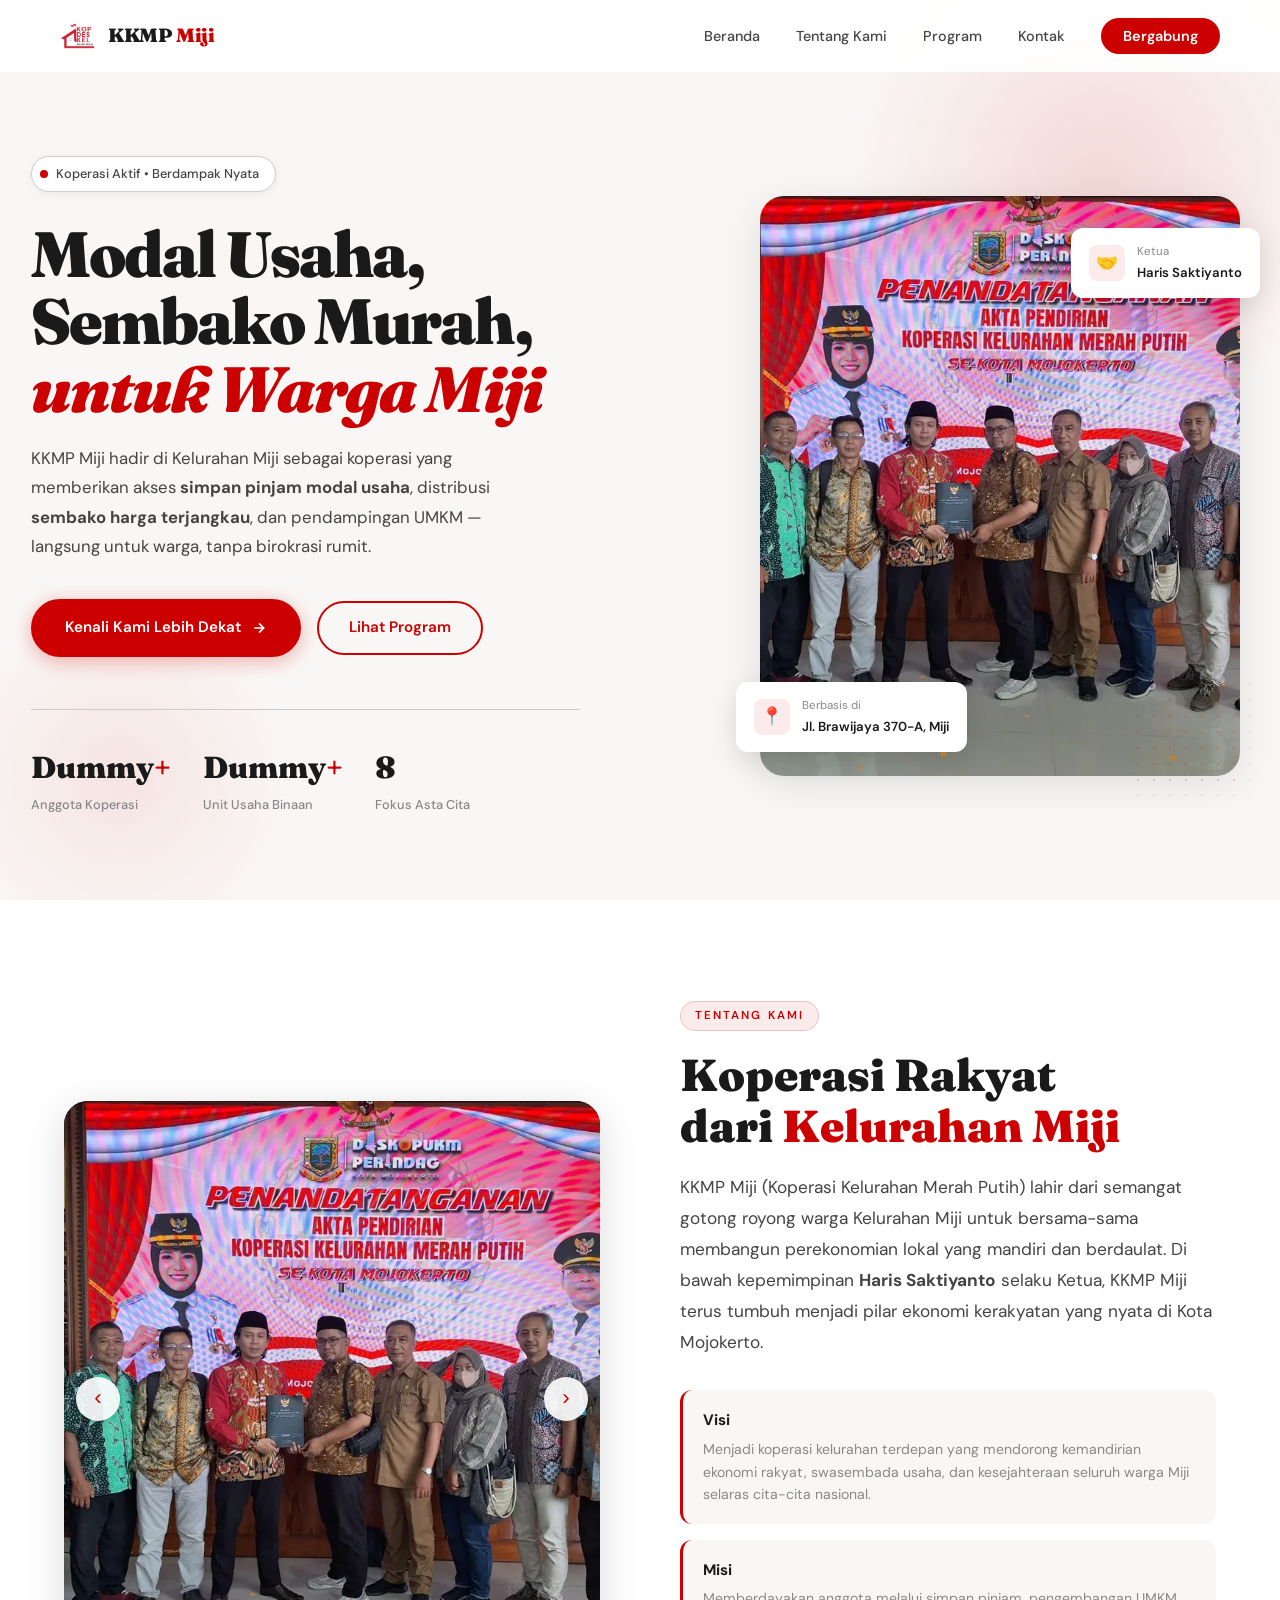
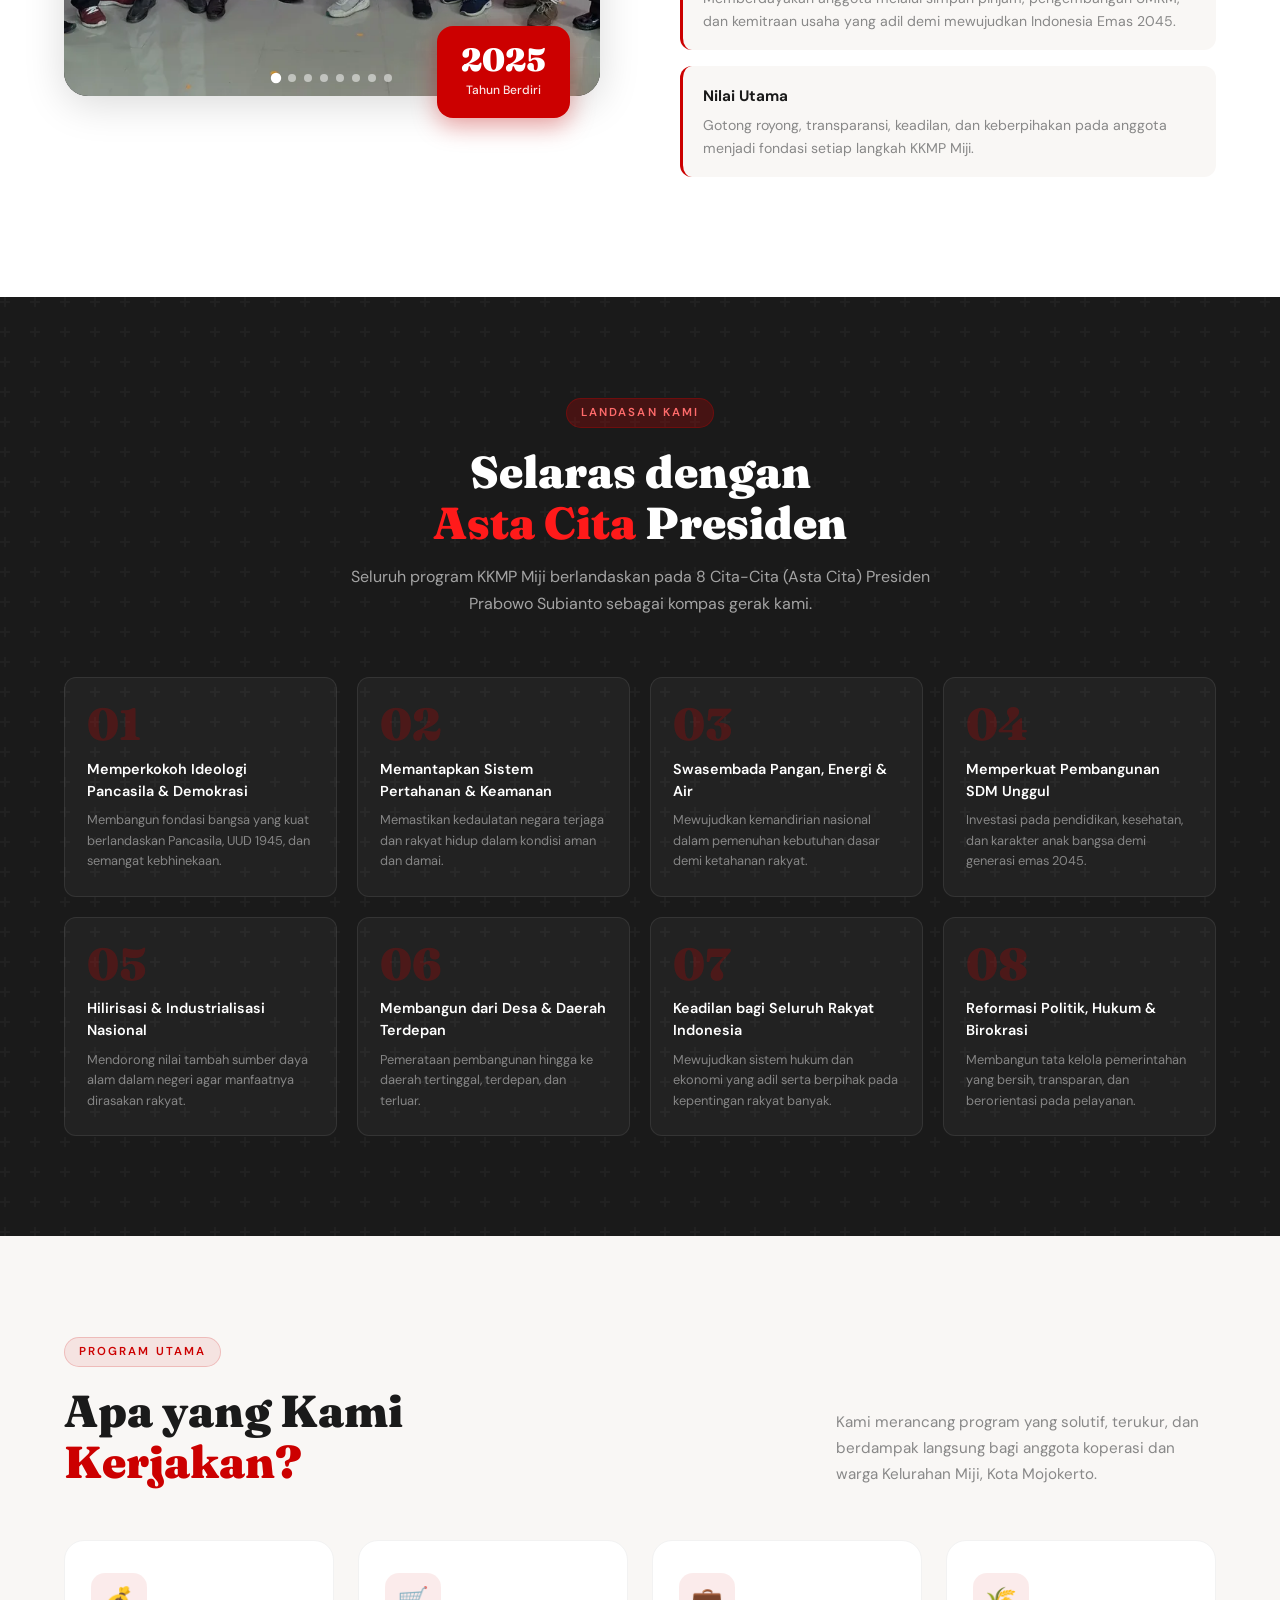
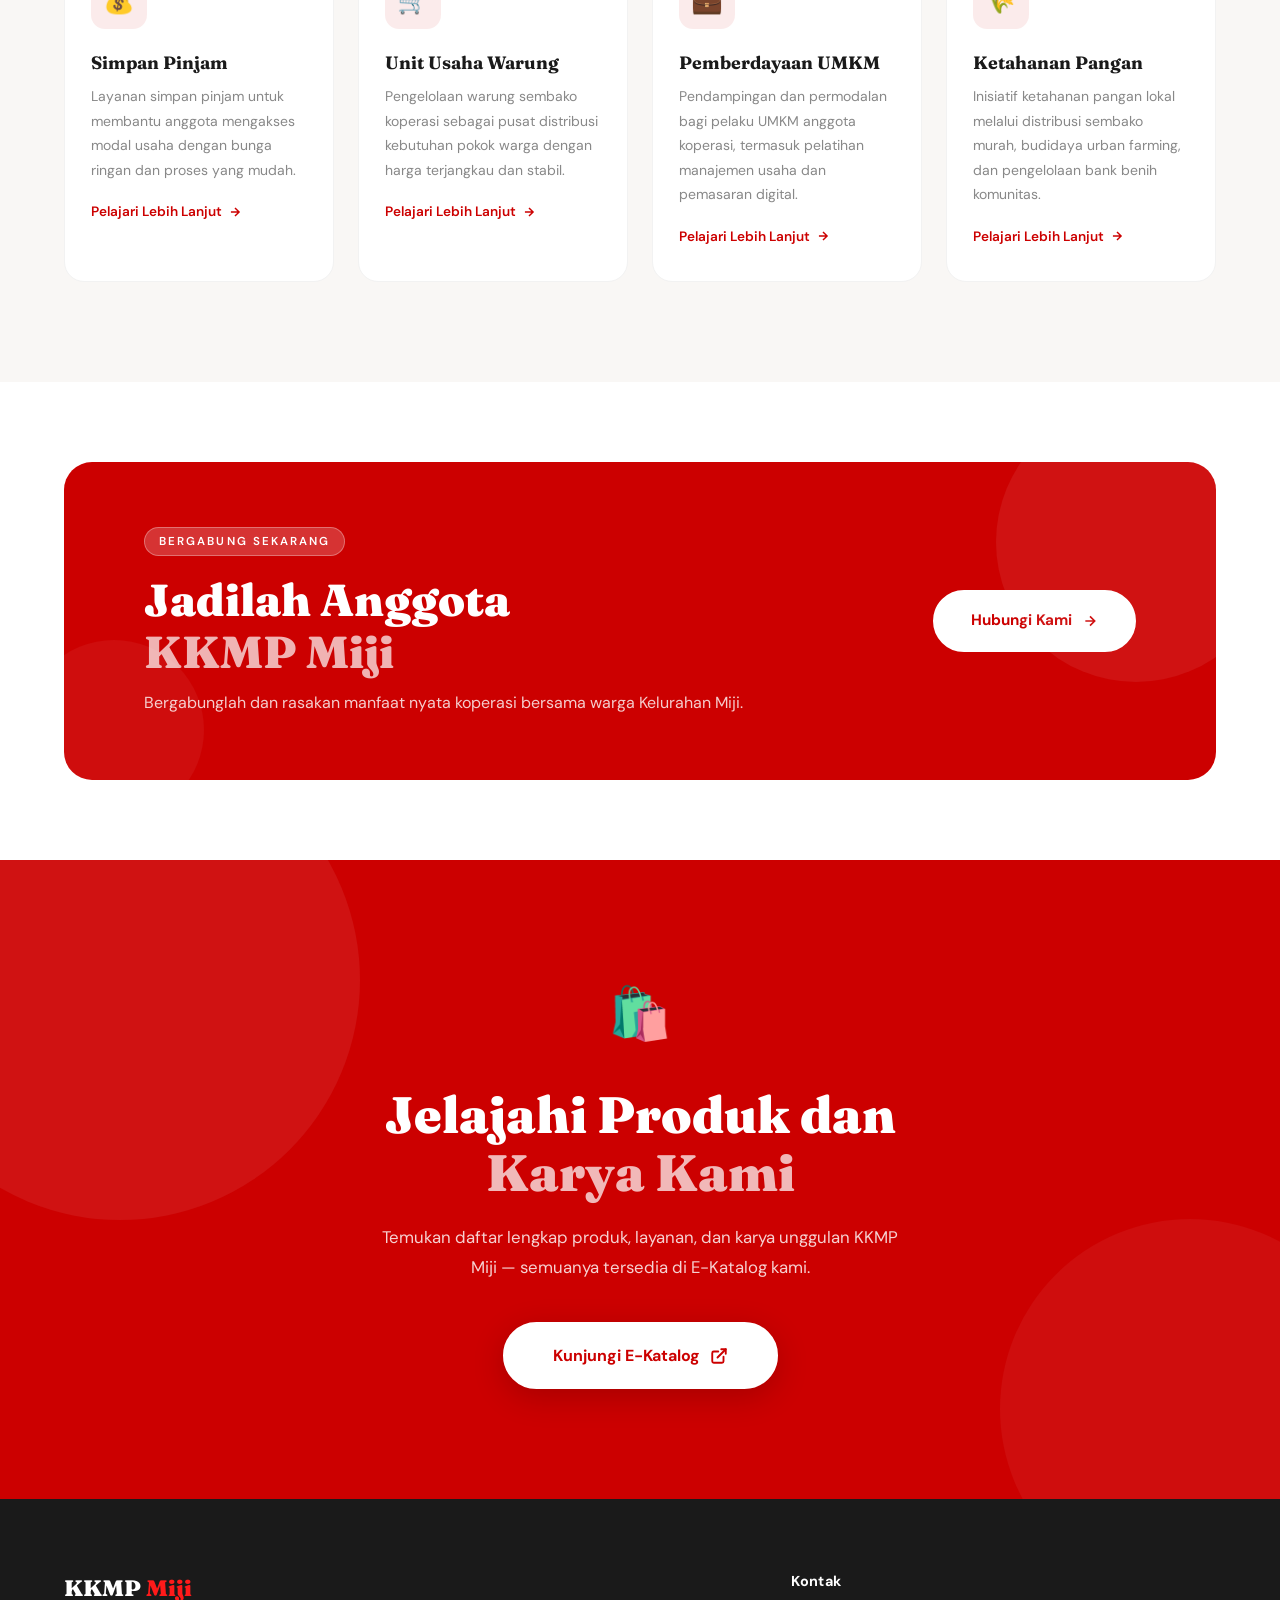
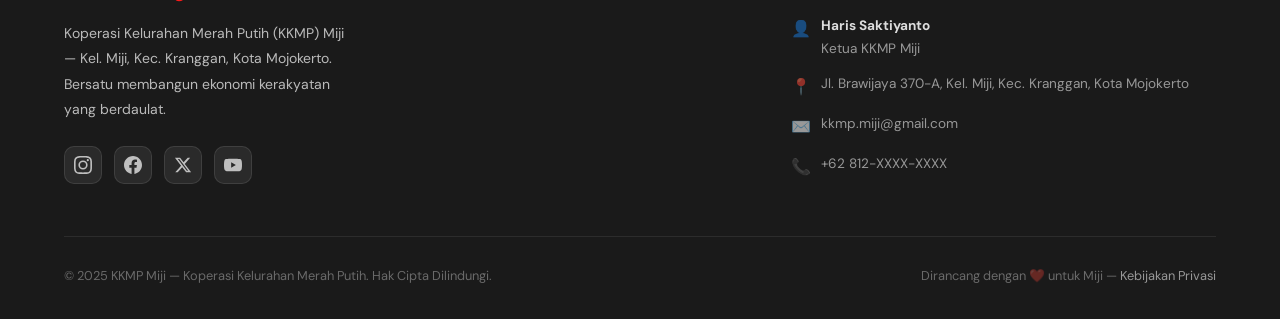
==== commit 0546bb2e: "Update index.html" ====
--- a/index.html
+++ b/index.html
@@ -422,6 +422,33 @@
   </section>
 
 
+  <!-- E-KATALOG CTA -->
+  <section id="ekatalog" aria-labelledby="ekatalog-title">
+    <div class="container">
+      <div class="ekatalog-inner reveal">
+        <div class="ekatalog-icon" aria-hidden="true">🛍️</div>
+        <h2 class="section-title" id="ekatalog-title">
+          Jelajahi Produk dan<br/><span>Karya Kami</span>
+        </h2>
+        <p>Temukan daftar lengkap produk, layanan, dan karya unggulan KKMP Miji — semuanya tersedia di E-Katalog kami.</p>
+        <a
+          href="https://e-katalog-kkmp-miji.vercel.app/#"
+          target="_blank"
+          rel="noopener noreferrer"
+          class="ekatalog-btn"
+        >
+          Kunjungi E-Katalog
+          <svg width="18" height="18" viewBox="0 0 24 24" fill="none" stroke="currentColor" stroke-width="2.5" stroke-linecap="round" stroke-linejoin="round">
+            <path d="M18 13v6a2 2 0 01-2 2H5a2 2 0 01-2-2V8a2 2 0 012-2h6"/>
+            <polyline points="15 3 21 3 21 9"/>
+            <line x1="10" y1="14" x2="21" y2="3"/>
+          </svg>
+        </a>
+      </div>
+    </div>
+  </section>
+
+
   <!-- FOOTER -->
   <footer id="footer" aria-label="Footer KKMP Miji">
     <div class="container">
--- a/style.css
+++ b/style.css
@@ -966,6 +966,149 @@
 
 
 /* ─────────────────────────────────────────
+   8b. E-KATALOG CTA SECTION
+───────────────────────────────────────── */
+#ekatalog {
+  padding: 110px 0;
+  background: var(--red);
+  position: relative;
+  overflow: hidden;
+  text-align: center;
+}
+
+/* Ornamen lingkaran latar belakang */
+#ekatalog::before {
+  content: '';
+  position: absolute;
+  top: -120px;
+  left: -120px;
+  width: 480px;
+  height: 480px;
+  border-radius: 50%;
+  background: rgba(255, 255, 255, 0.07);
+  pointer-events: none;
+}
+
+#ekatalog::after {
+  content: '';
+  position: absolute;
+  bottom: -100px;
+  right: -100px;
+  width: 380px;
+  height: 380px;
+  border-radius: 50%;
+  background: rgba(255, 255, 255, 0.05);
+  pointer-events: none;
+}
+
+.ekatalog-inner {
+  position: relative;
+  z-index: 1;
+  max-width: 660px;
+  margin: 0 auto;
+}
+
+.ekatalog-icon {
+  font-size: 3.2rem;
+  margin-bottom: 28px;
+  display: block;
+  animation: ekatalog-float 3.2s ease-in-out infinite;
+}
+
+@keyframes ekatalog-float {
+  0%, 100% { transform: translateY(0); }
+  50%       { transform: translateY(-10px); }
+}
+
+#ekatalog .section-title {
+  color: var(--white);
+  font-size: clamp(2.2rem, 5vw, 3.2rem);
+  line-height: 1.15;
+}
+
+#ekatalog .section-title span {
+  color: rgba(255, 255, 255, 0.72);
+}
+
+#ekatalog p {
+  color: rgba(255, 255, 255, 0.82);
+  font-size: 1.05rem;
+  margin: 20px 0 40px;
+  line-height: 1.75;
+  max-width: 520px;
+  margin-left: auto;
+  margin-right: auto;
+}
+
+/* Tombol E-Katalog */
+.ekatalog-btn {
+  display: inline-flex;
+  align-items: center;
+  gap: 10px;
+  background: var(--white);
+  color: var(--red);
+  font-family: var(--font-body);
+  font-size: 1rem;
+  font-weight: 700;
+  padding: 18px 48px;
+  border-radius: 100px;
+  border: 2px solid var(--white);
+  cursor: pointer;
+  transition: var(--transition);
+  box-shadow: 0 8px 32px rgba(0, 0, 0, 0.18);
+  min-height: 56px; /* touch-friendly */
+}
+
+.ekatalog-btn svg {
+  width: 18px;
+  height: 18px;
+  flex-shrink: 0;
+  transition: transform var(--transition);
+}
+
+.ekatalog-btn:hover {
+  background: var(--dark);
+  border-color: var(--dark);
+  color: var(--white);
+  transform: translateY(-3px);
+  box-shadow: 0 14px 40px rgba(0, 0, 0, 0.30);
+}
+
+.ekatalog-btn:hover svg {
+  transform: translate(3px, -3px);
+}
+
+/* Responsif */
+@media (max-width: 768px) {
+  #ekatalog {
+    padding: 80px 0;
+  }
+
+  #ekatalog p {
+    font-size: 0.95rem;
+    margin-bottom: 32px;
+  }
+
+  .ekatalog-btn {
+    padding: 16px 36px;
+    font-size: 0.95rem;
+  }
+}
+
+@media (max-width: 480px) {
+  #ekatalog {
+    padding: 64px 0;
+  }
+
+  .ekatalog-btn {
+    padding: 15px 28px;
+    width: 100%;
+    justify-content: center;
+  }
+}
+
+
+/* ─────────────────────────────────────────
    9. FOOTER
 ───────────────────────────────────────── */
 #footer {
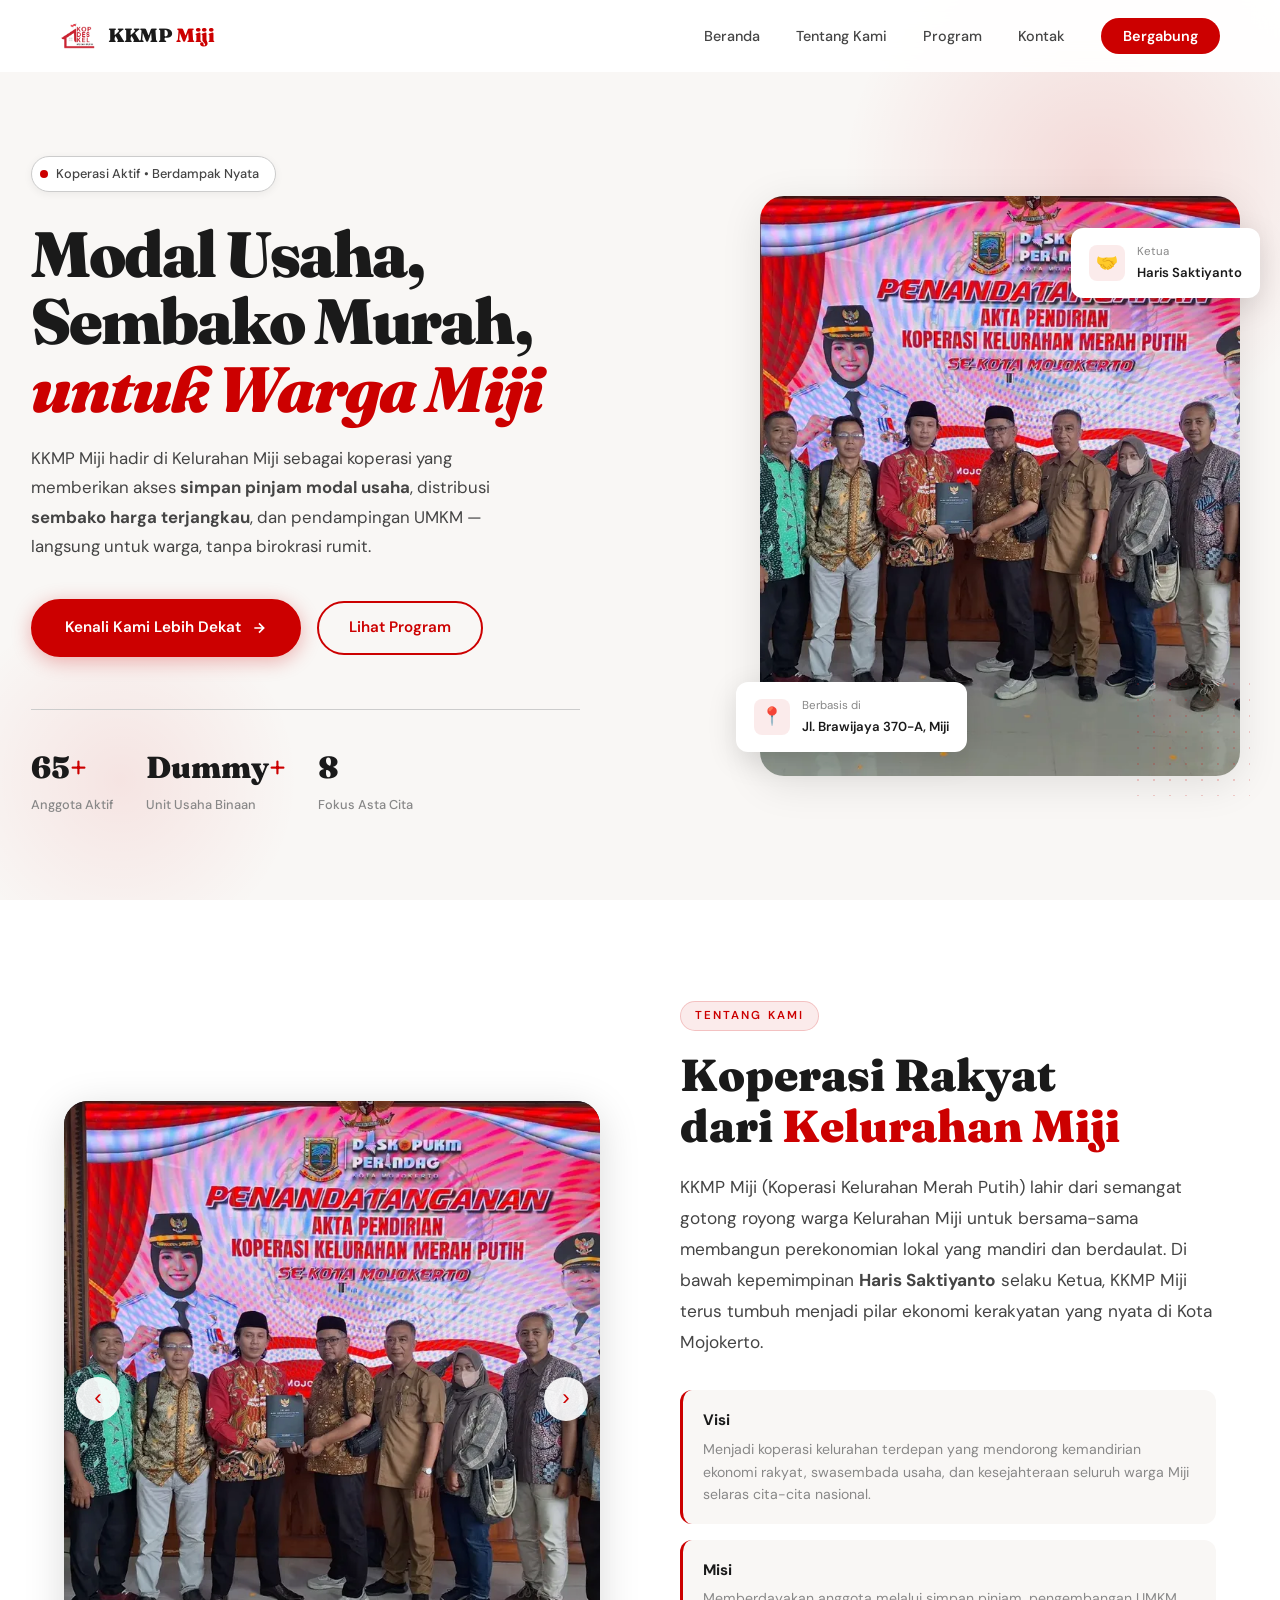
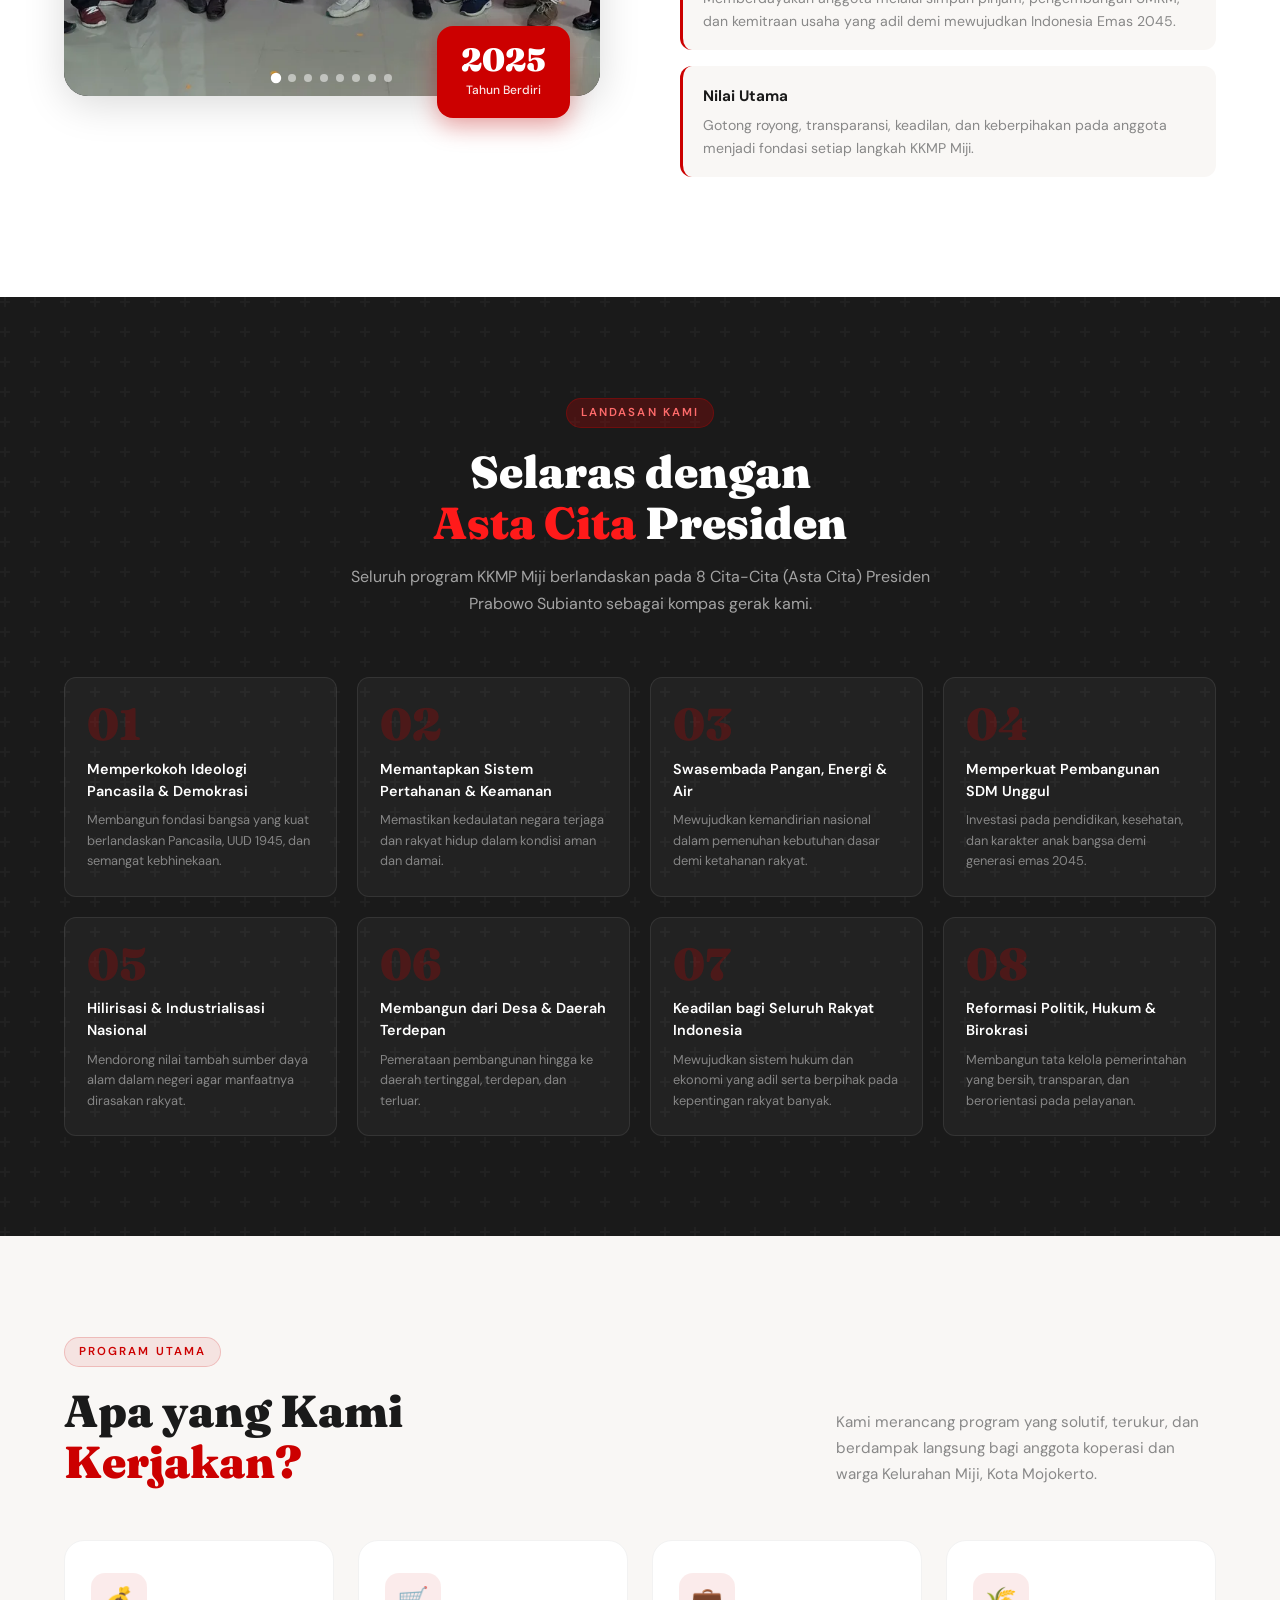
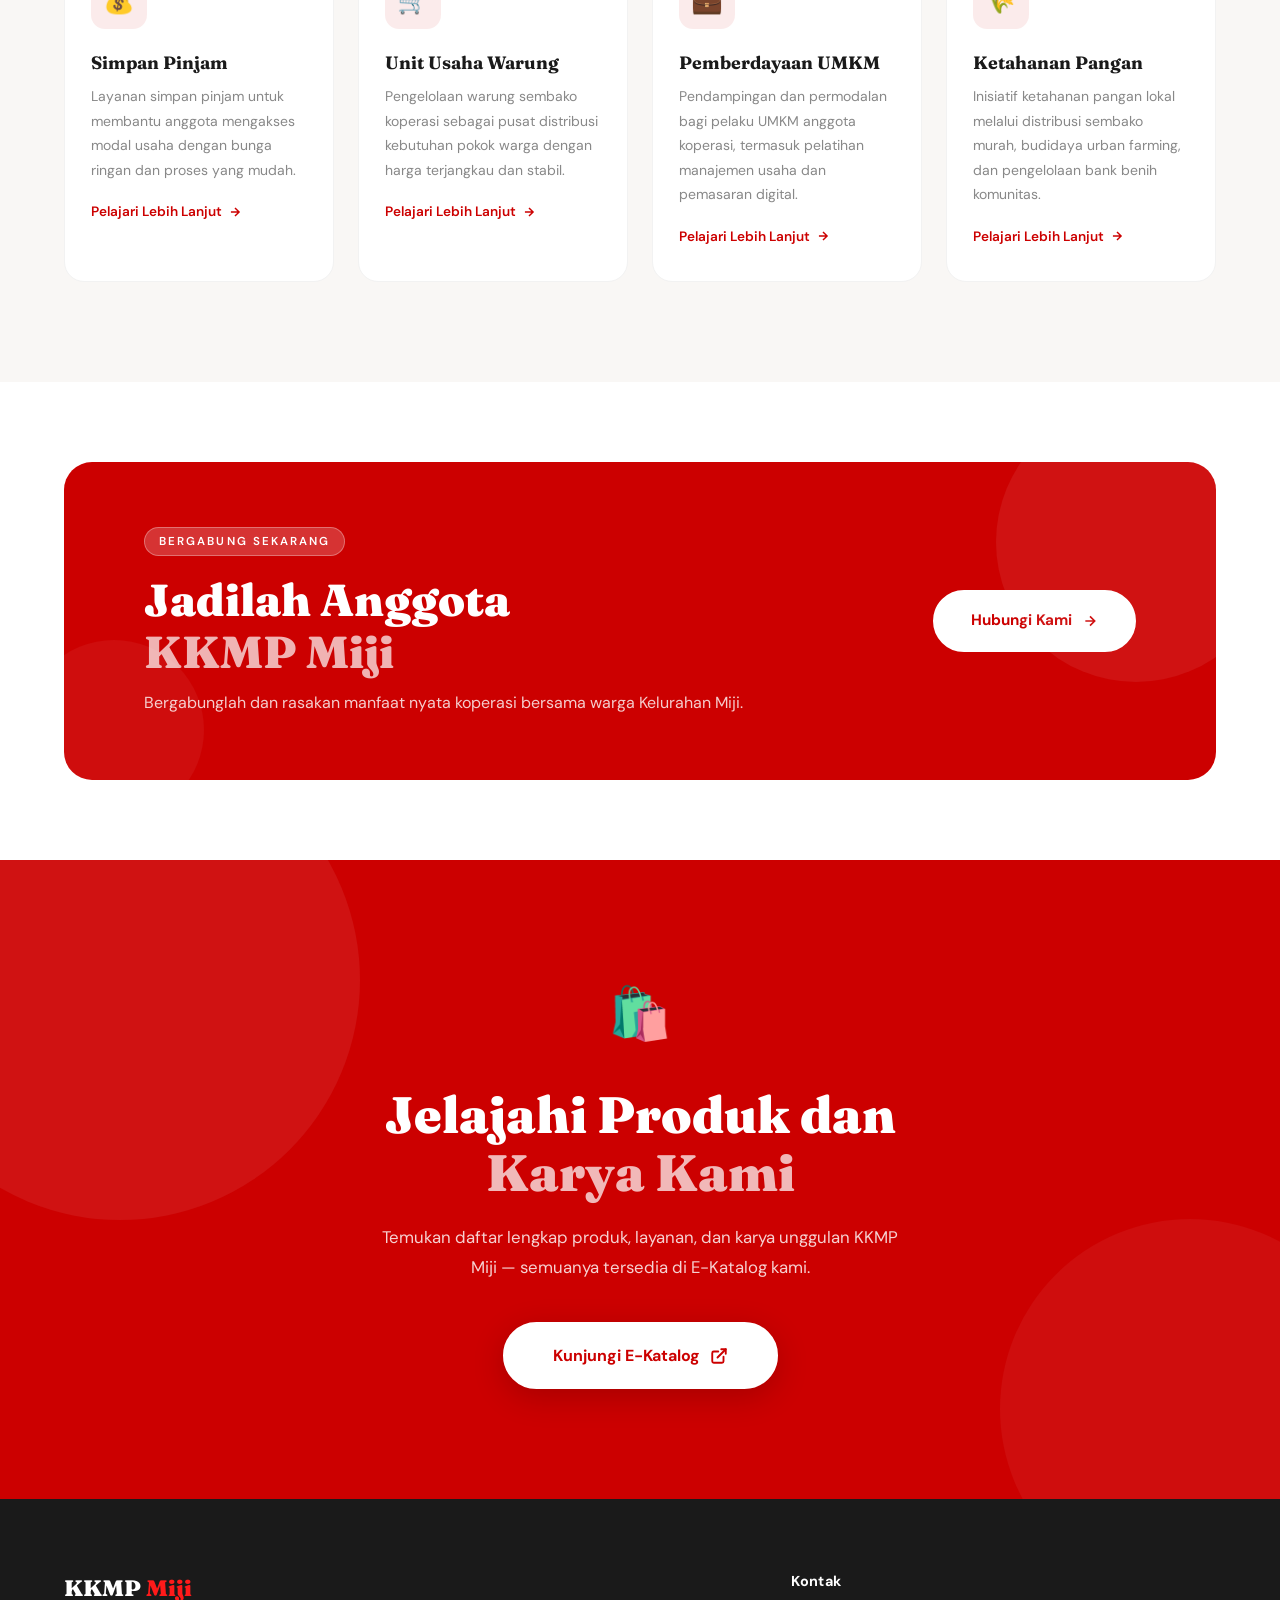
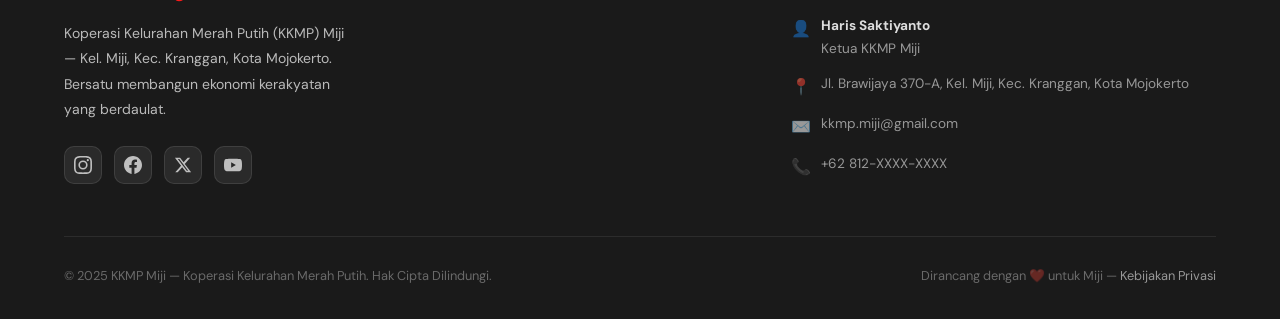
==== commit 1b201899: "Update index.html" ====
--- a/index.html
+++ b/index.html
@@ -199,8 +199,8 @@
         </div>
         <div class="hero-stats">
           <div class="stat-item">
-            <div class="stat-num">Dummy<span>+</span></div>
-            <div class="stat-label">Anggota Koperasi</div>
+            <div class="stat-num">65<span>+</span></div>
+            <div class="stat-label">Anggota Aktif</div>
           </div>
           <div class="stat-item">
             <div class="stat-num">Dummy<span>+</span></div>
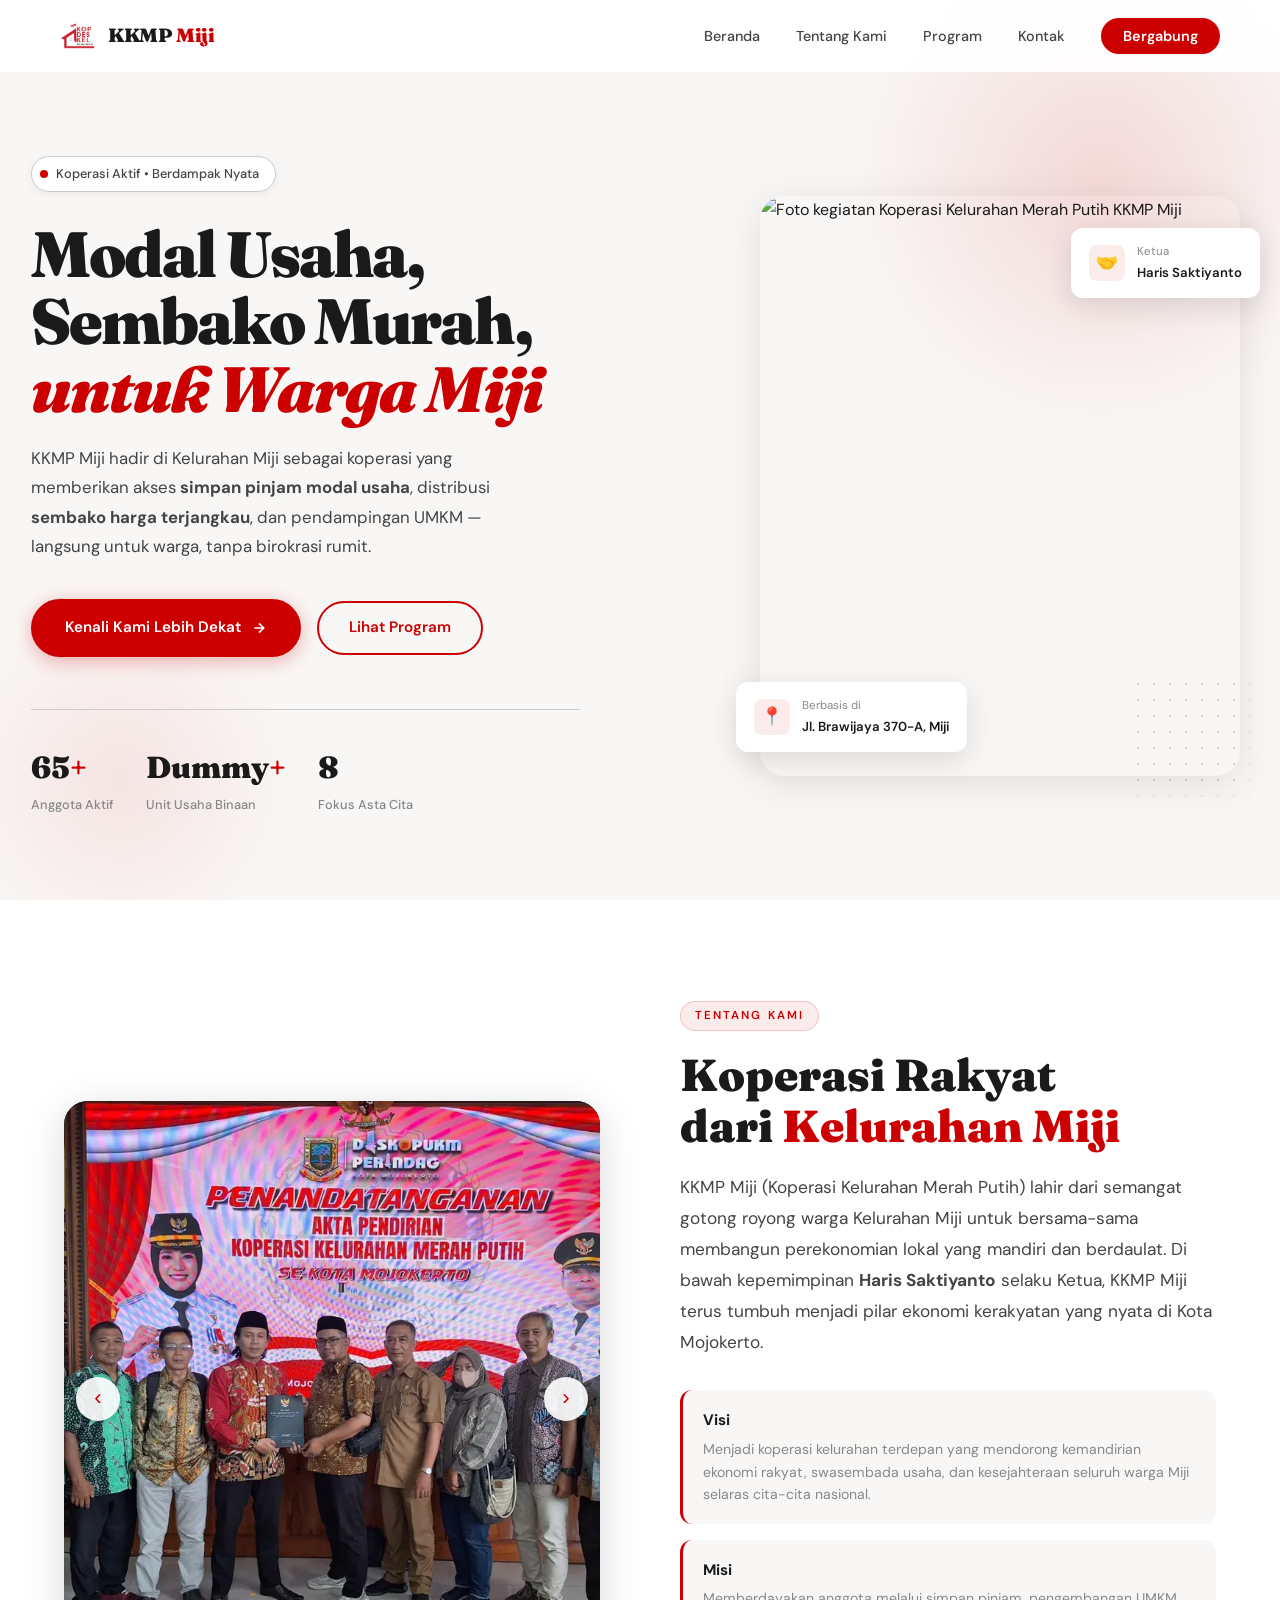
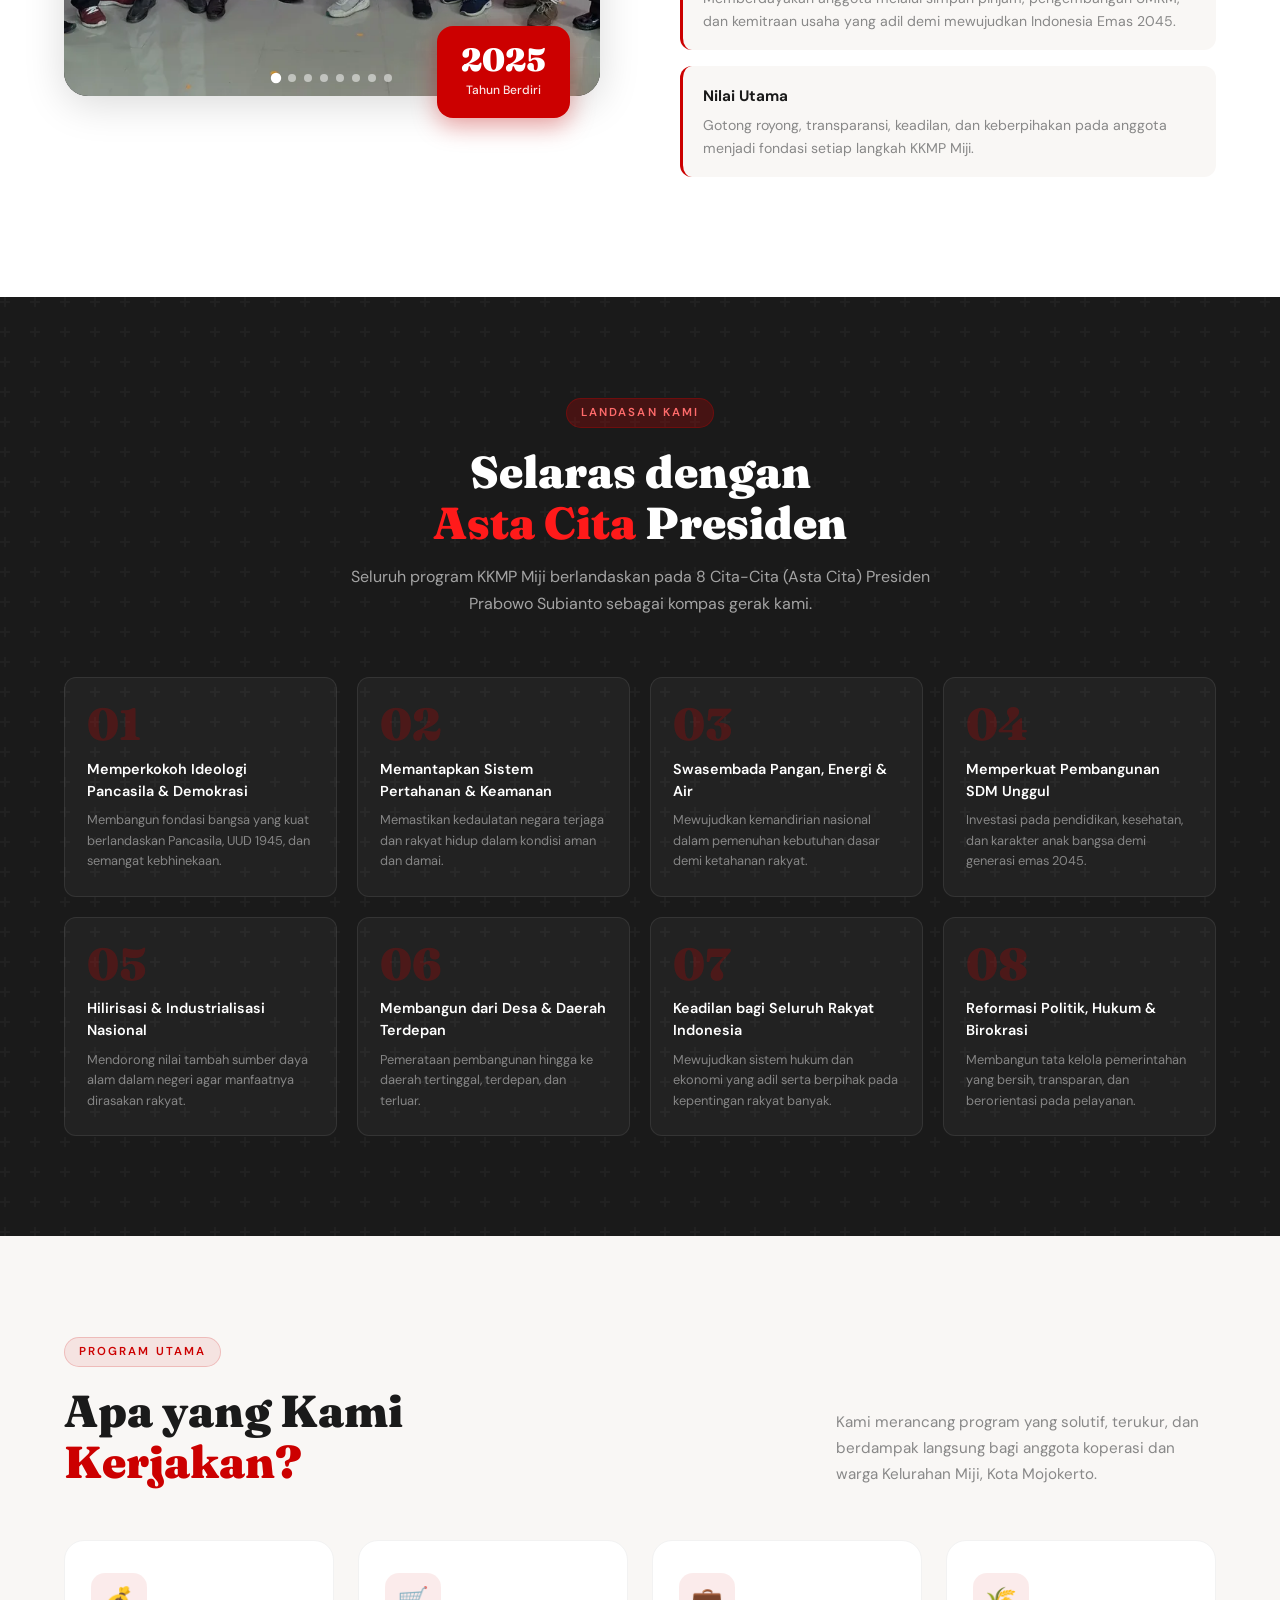
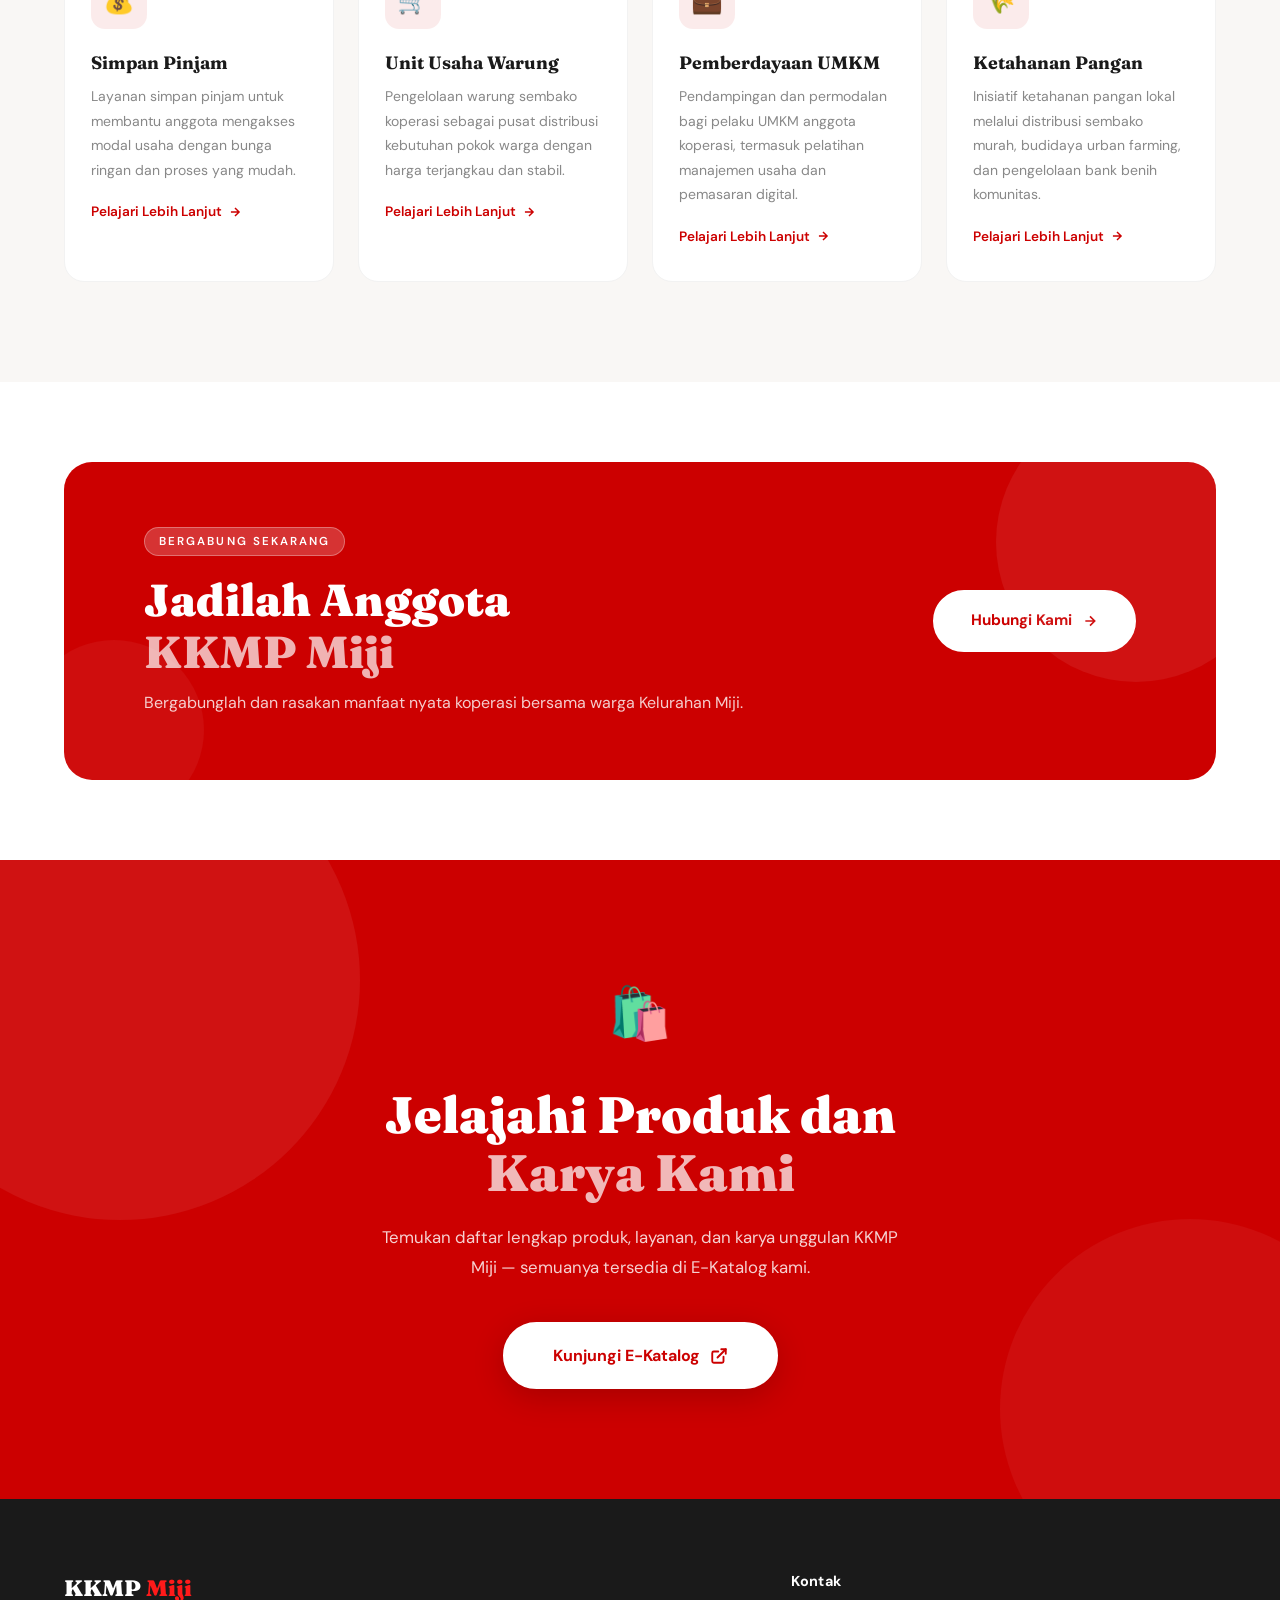
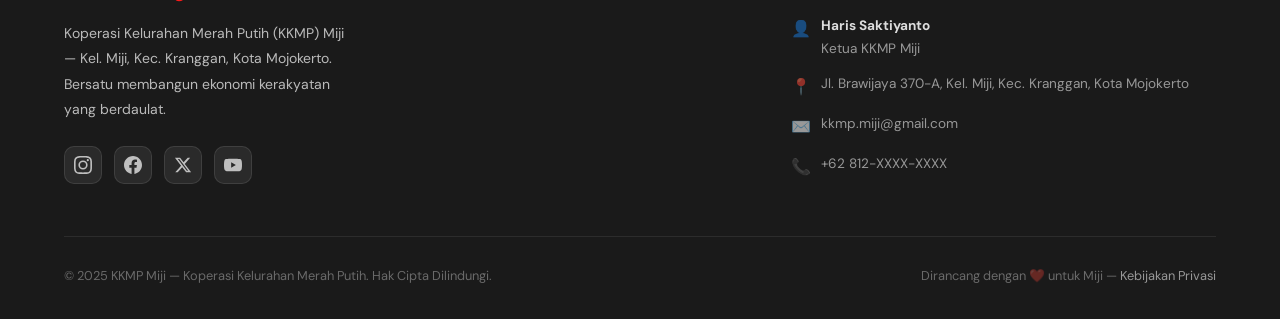
==== commit 9080a64e: "Update index.html" ====
--- a/index.html
+++ b/index.html
@@ -217,7 +217,7 @@
       <div class="hero-right" style="padding:80px 40px 80px 0; flex:1; min-width:280px;">
         <div class="hero-image-wrap">
           <img
-            src="foto-koperasi.jpg"
+            src="foto-koperasi.heic"
             alt="Foto kegiatan Koperasi Kelurahan Merah Putih KKMP Miji"
             width="520"
             height="580"
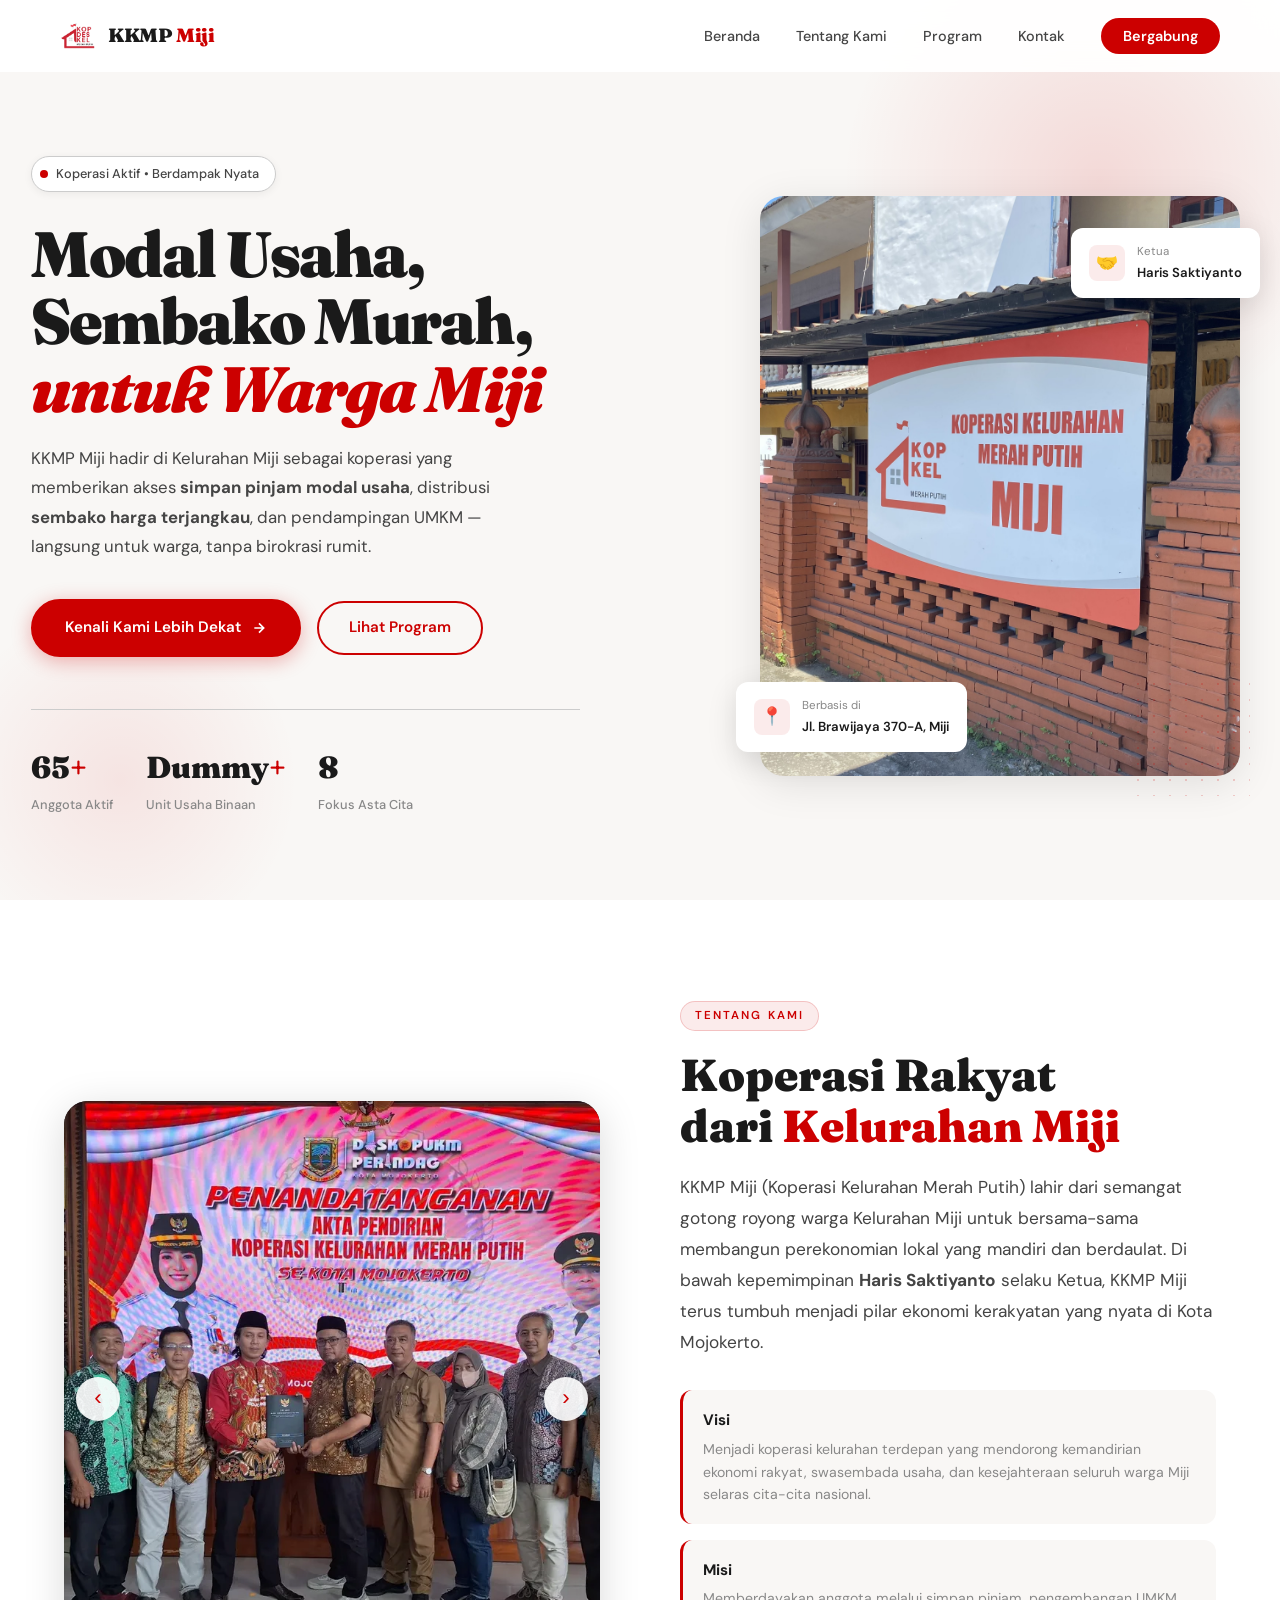
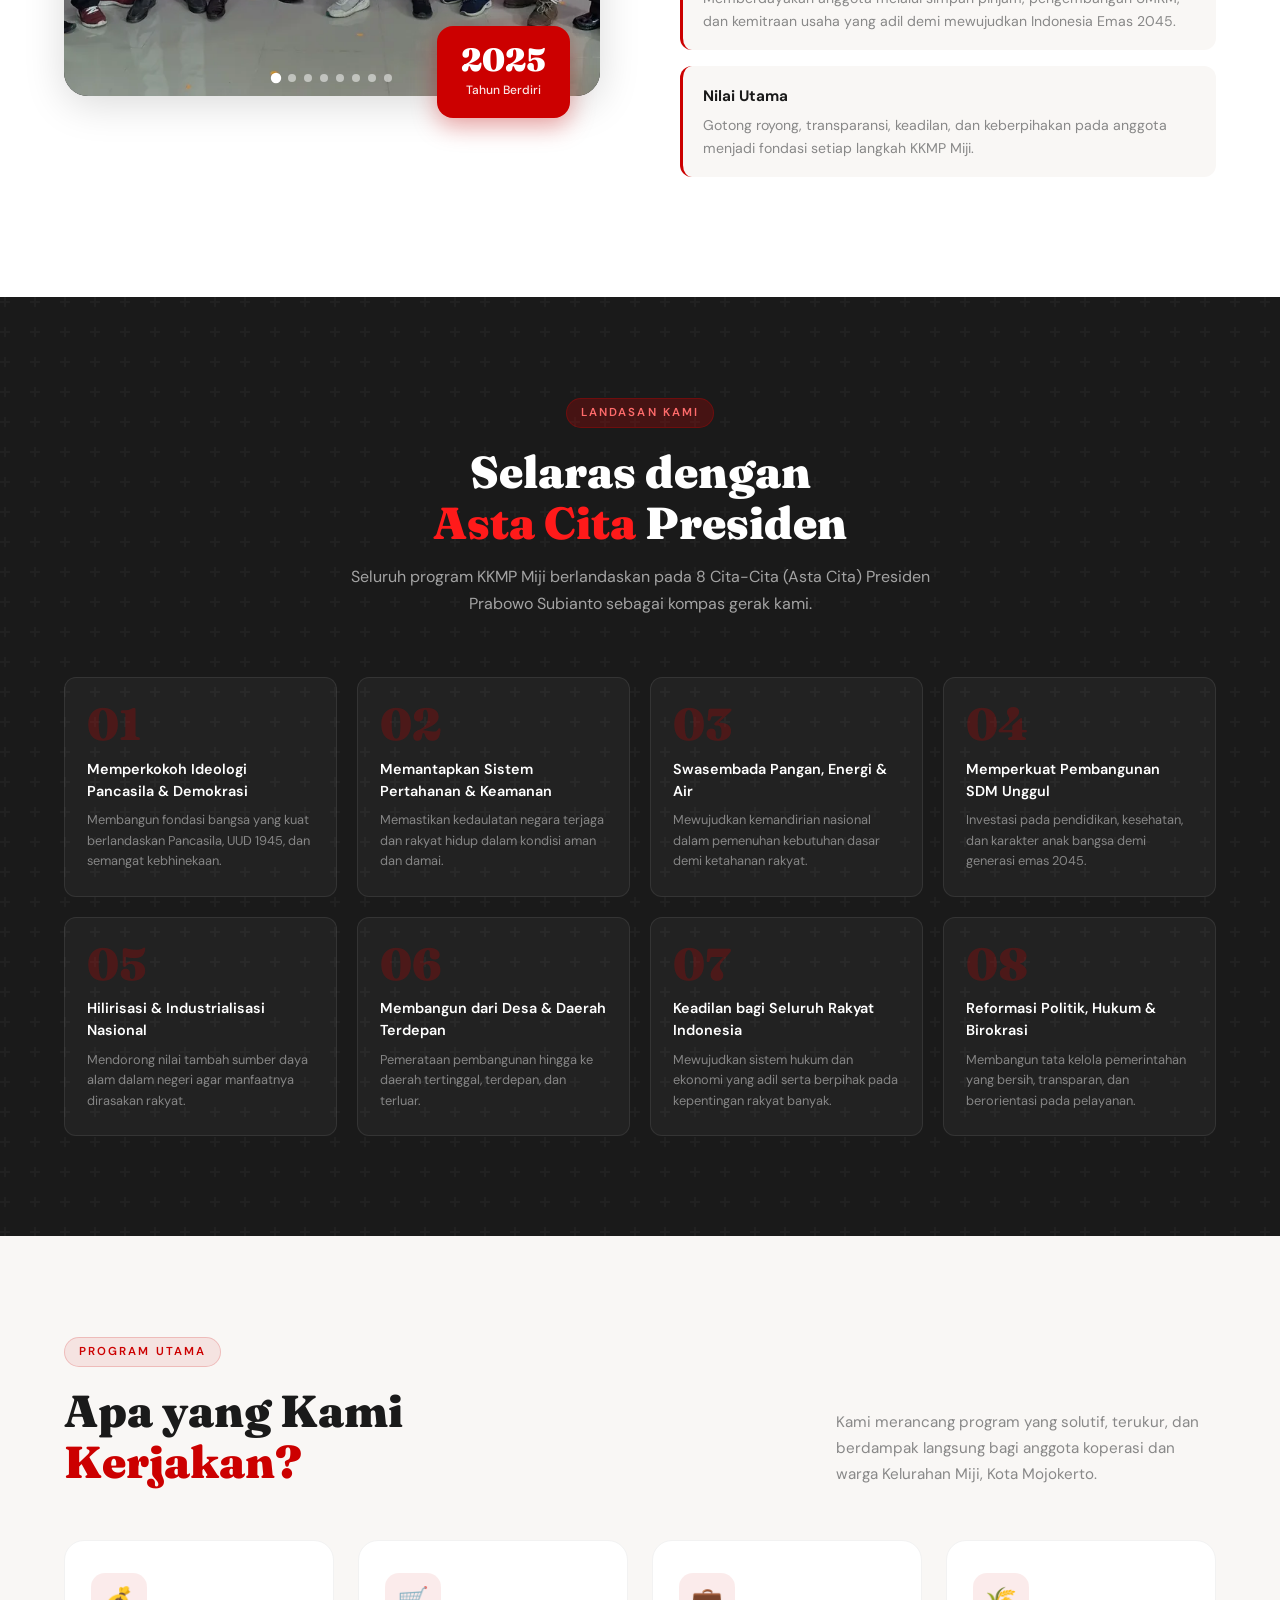
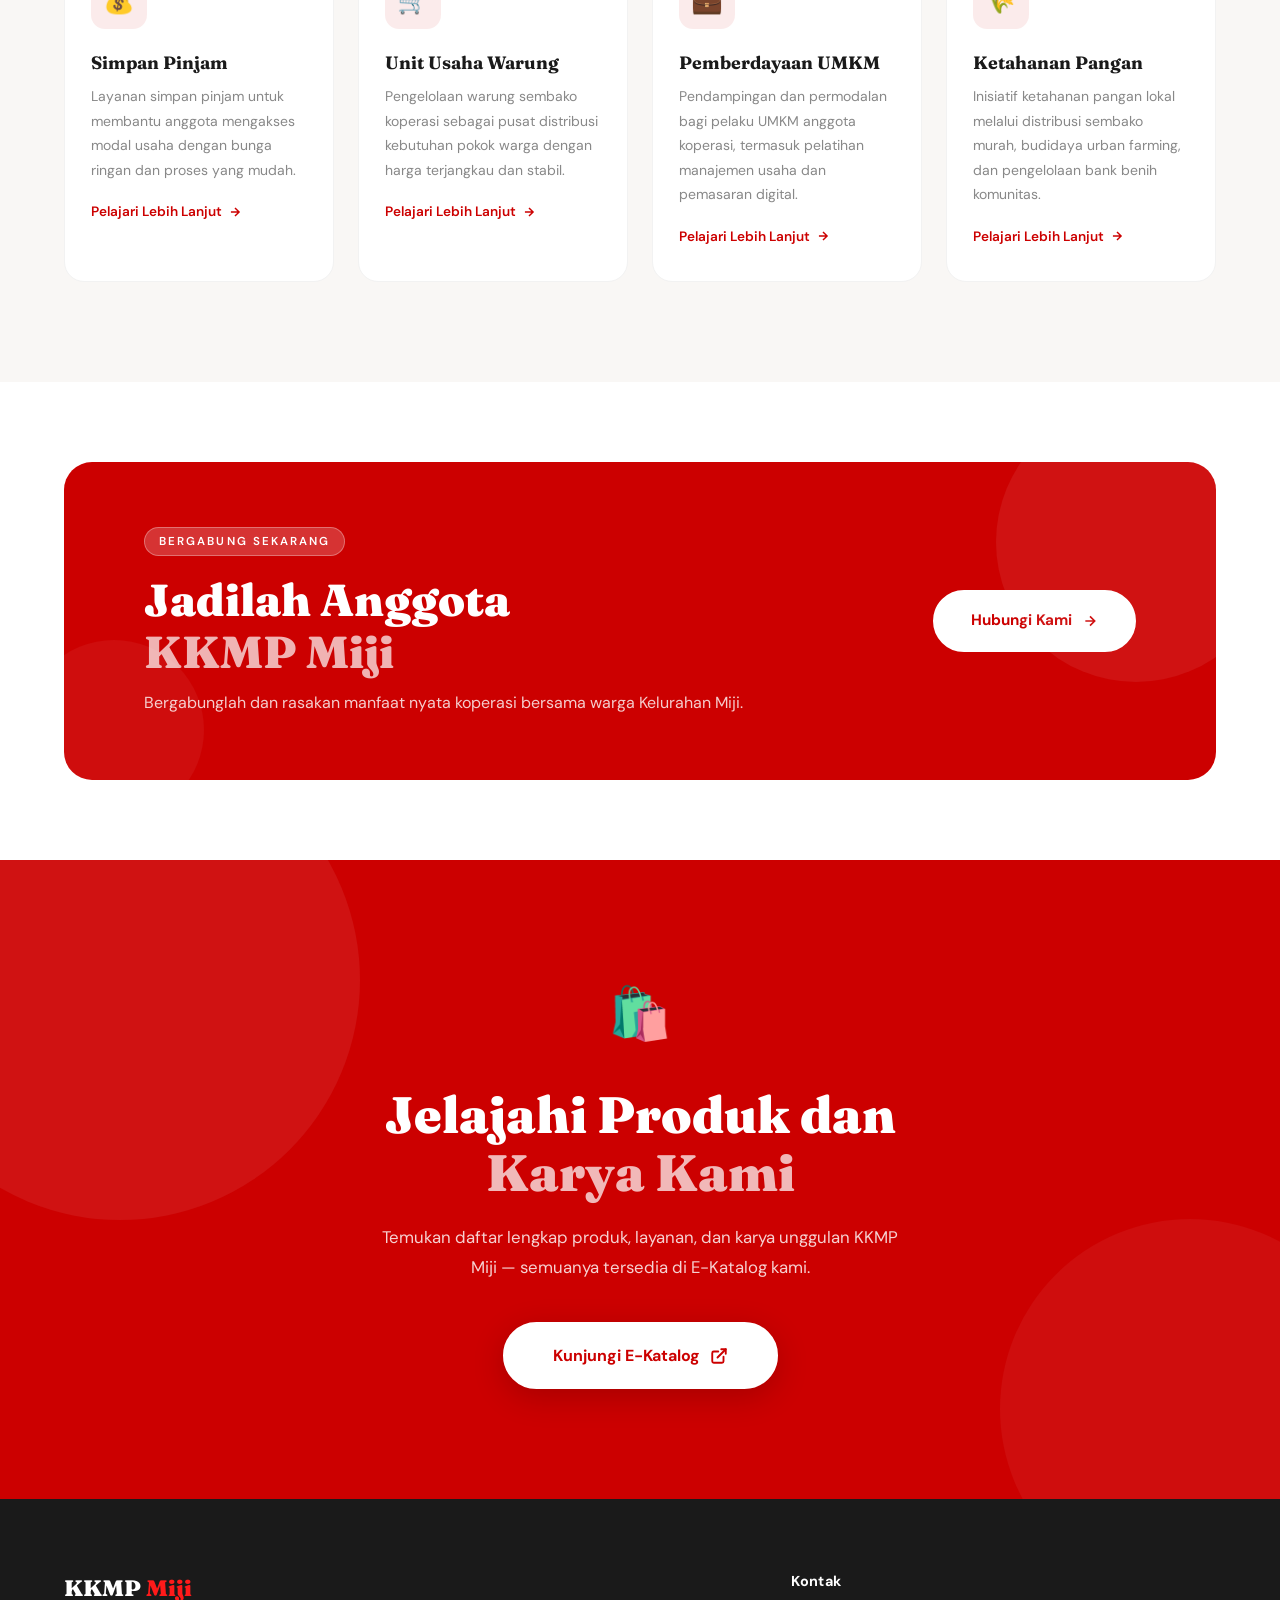
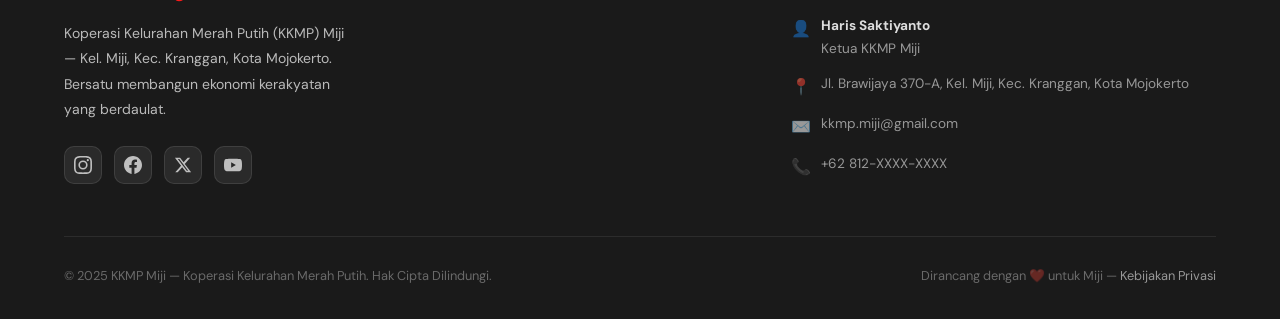
==== commit fb2b5ce3: "Update index.html" ====
--- a/index.html
+++ b/index.html
@@ -217,7 +217,7 @@
       <div class="hero-right" style="padding:80px 40px 80px 0; flex:1; min-width:280px;">
         <div class="hero-image-wrap">
           <img
-            src="foto-koperasi.heic"
+            src="foto-koperasi.jpg"
             alt="Foto kegiatan Koperasi Kelurahan Merah Putih KKMP Miji"
             width="520"
             height="580"
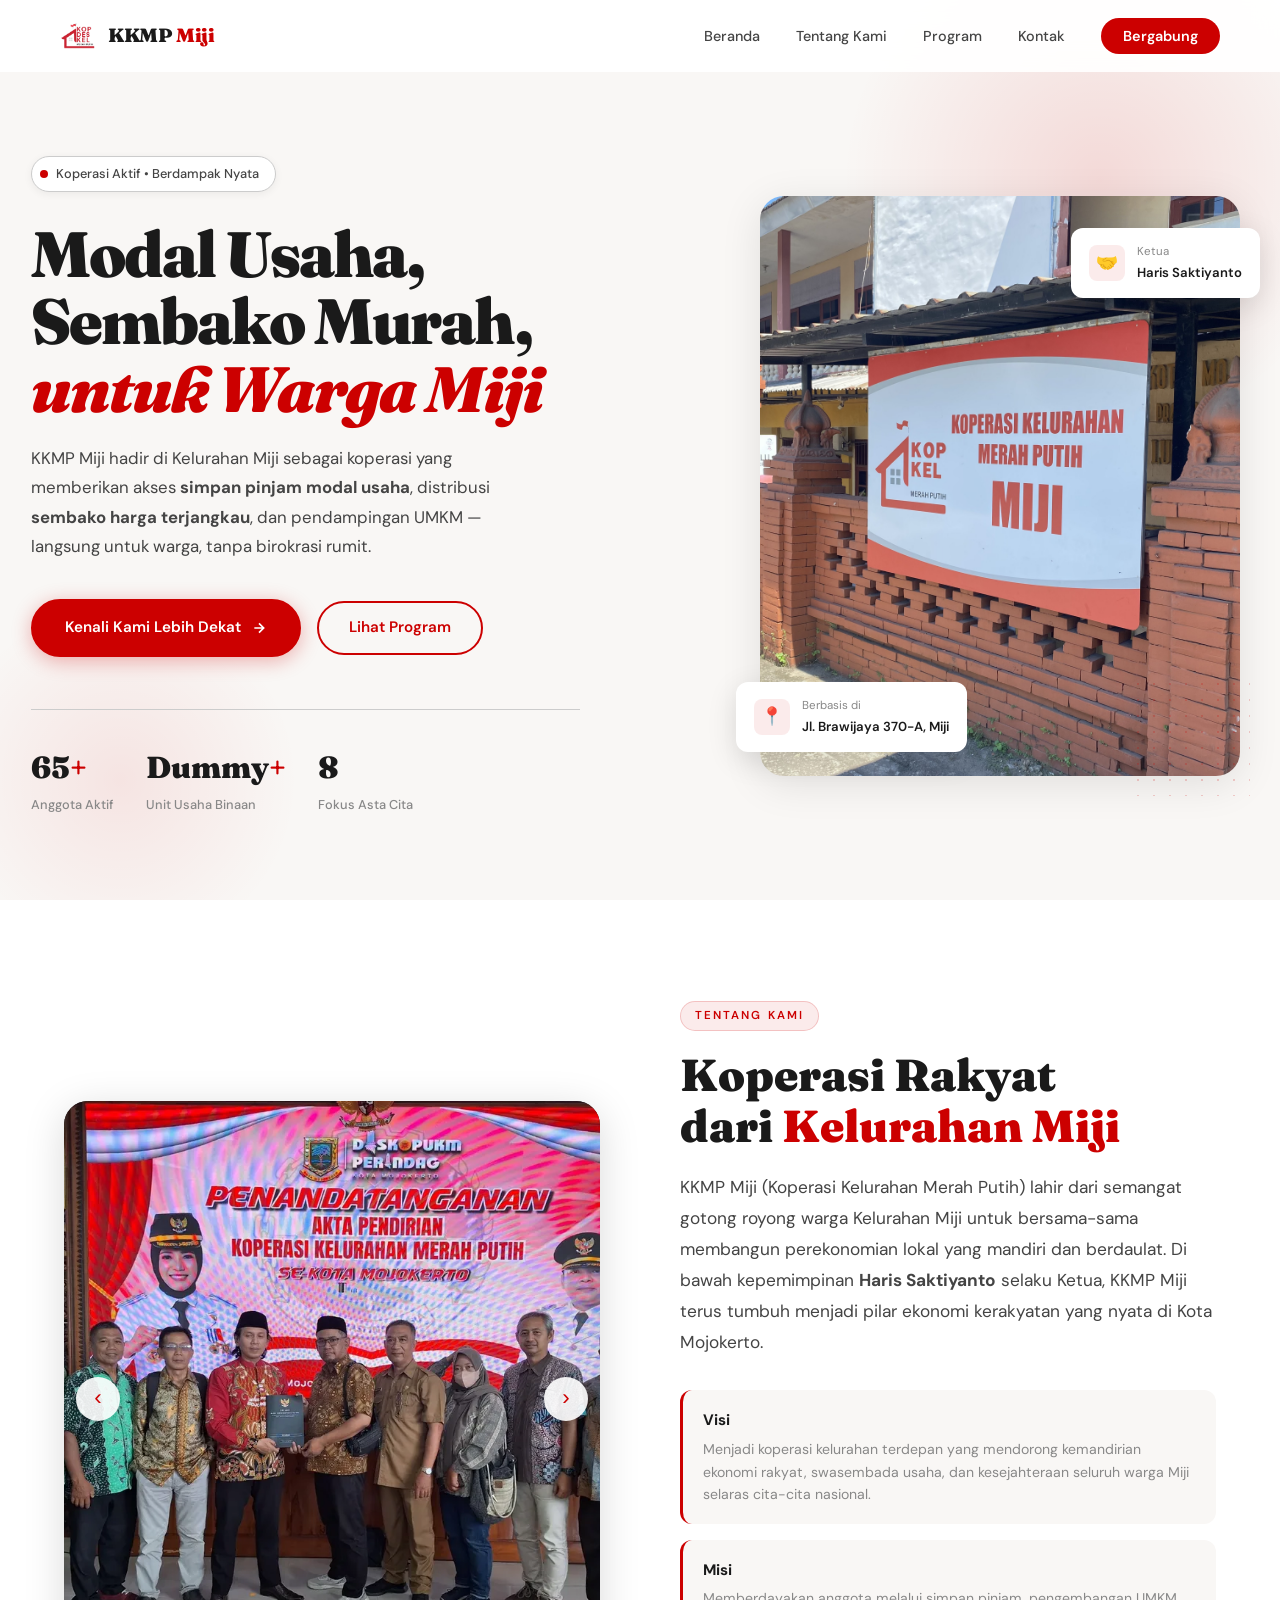
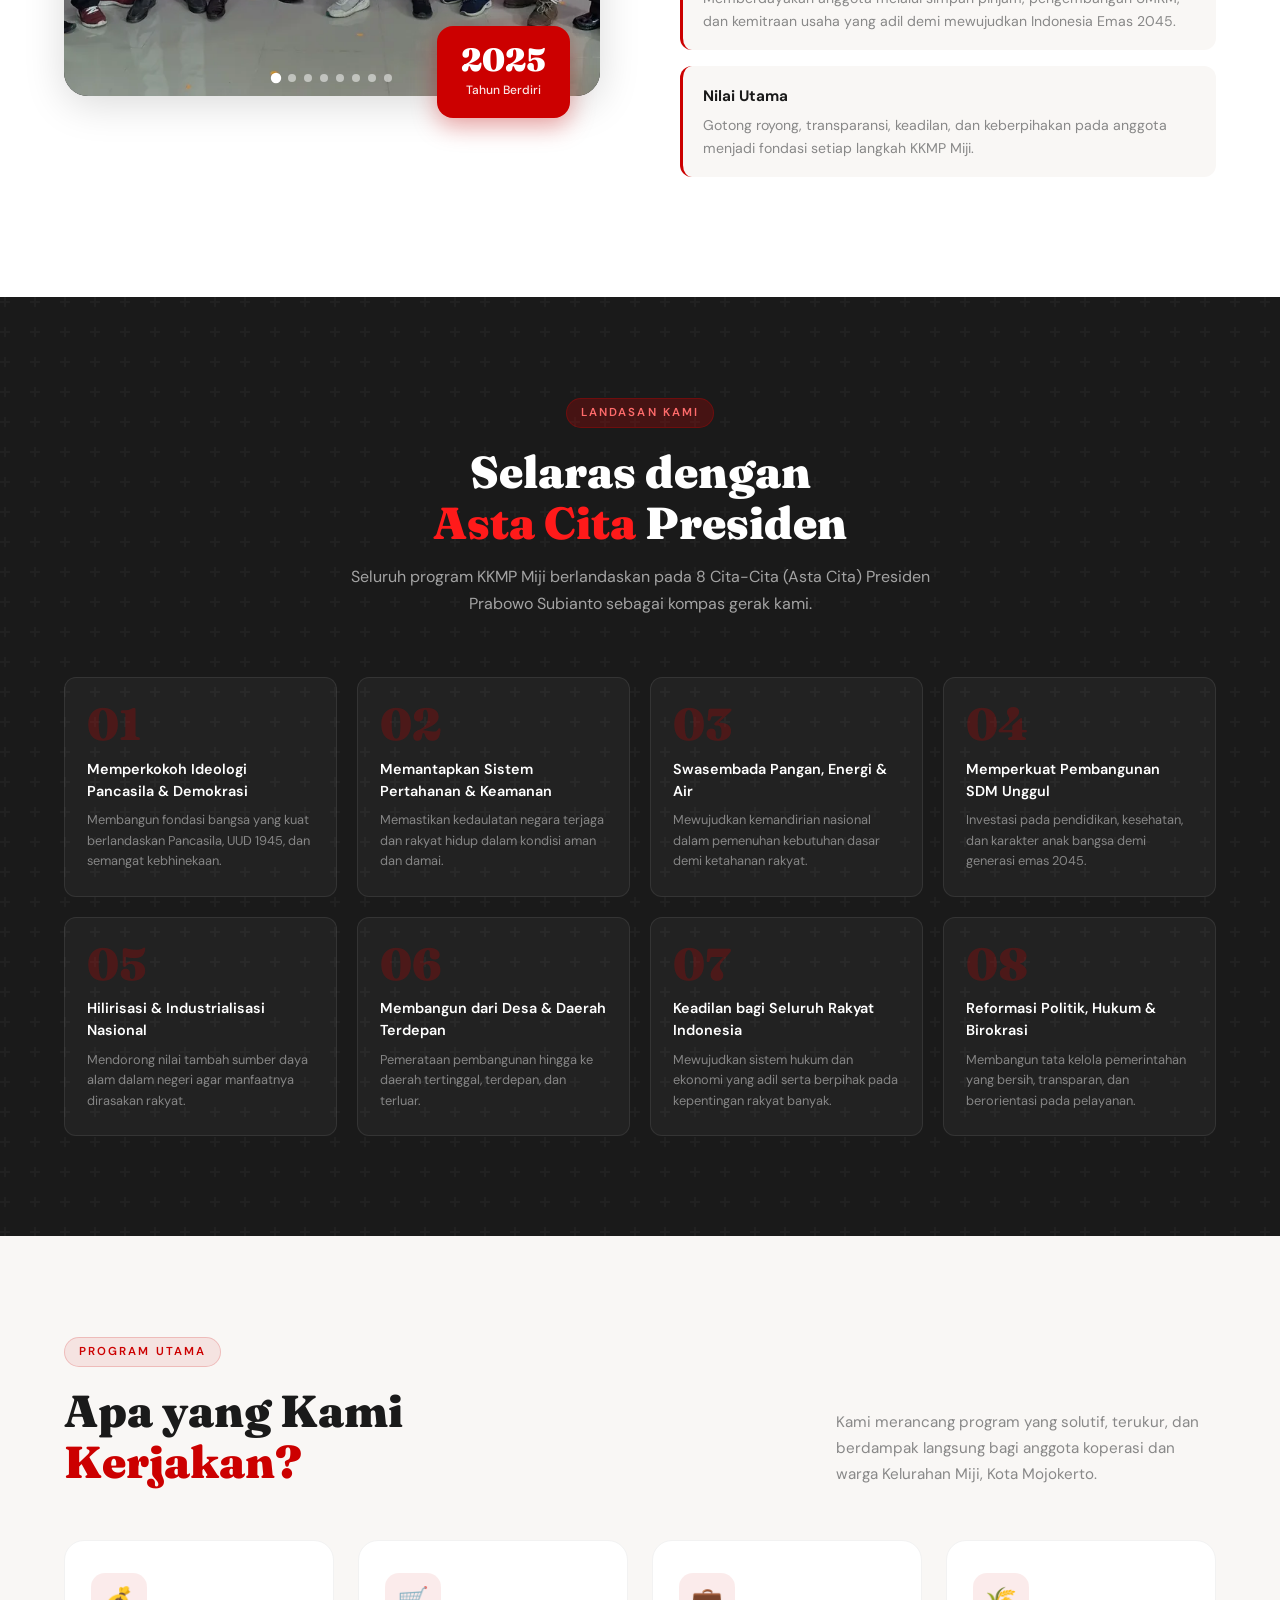
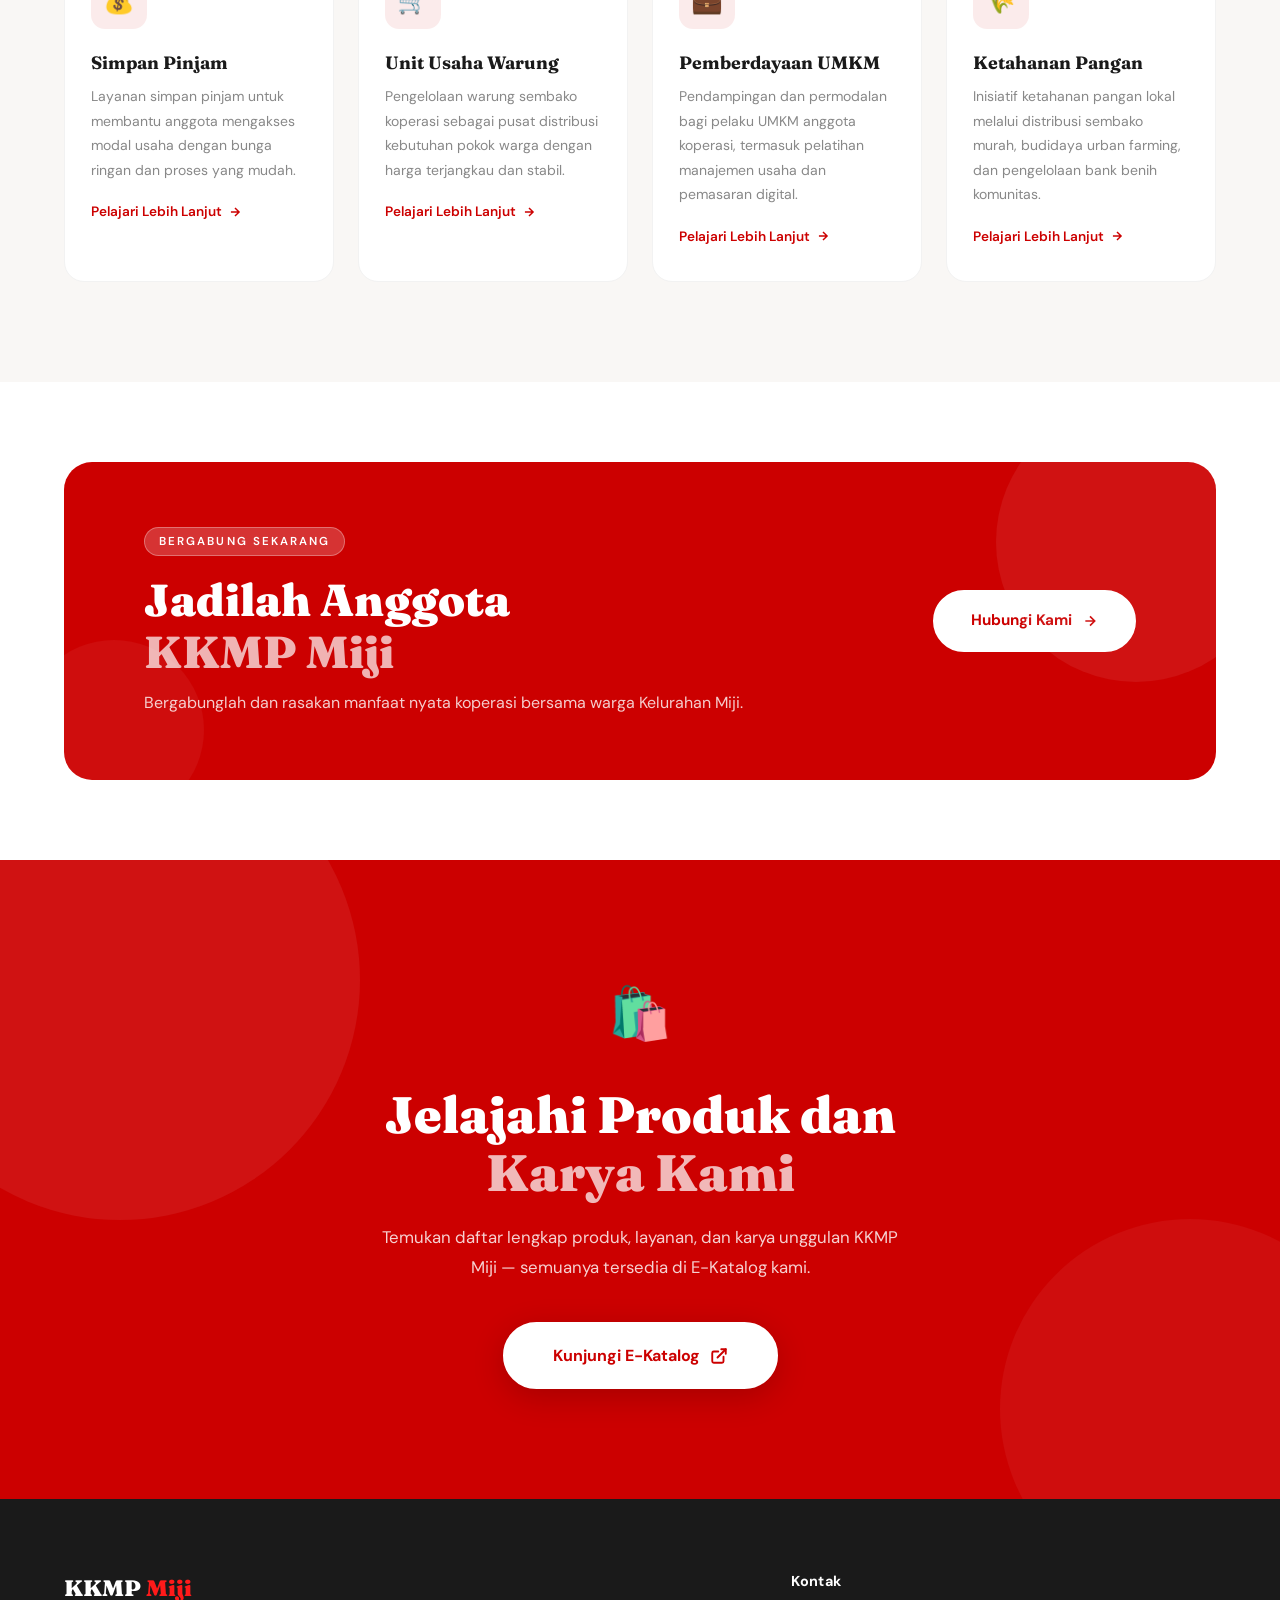
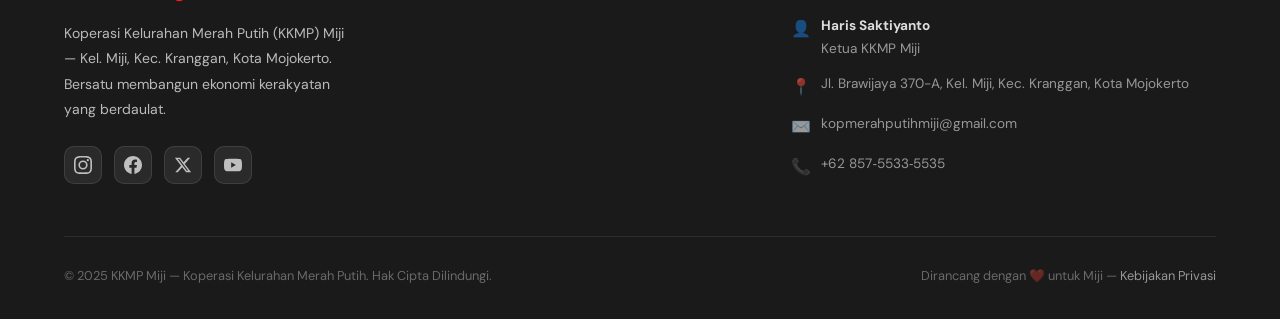
==== commit f02279ab: "Update index.html" ====
--- a/index.html
+++ b/index.html
@@ -505,11 +505,11 @@
             </div>
             <div class="contact-item">
               <span class="ci-icon">✉️</span>
-              <span>kkmp.miji@gmail.com</span>
+              <span>kopmerahputihmiji@gmail.com</span>
             </div>
             <div class="contact-item">
               <span class="ci-icon">📞</span>
-              <span>+62 812-XXXX-XXXX</span>
+              <span>‪+62 857‑5533‑5535‬</span>
             </div>
           </div>
         </div>
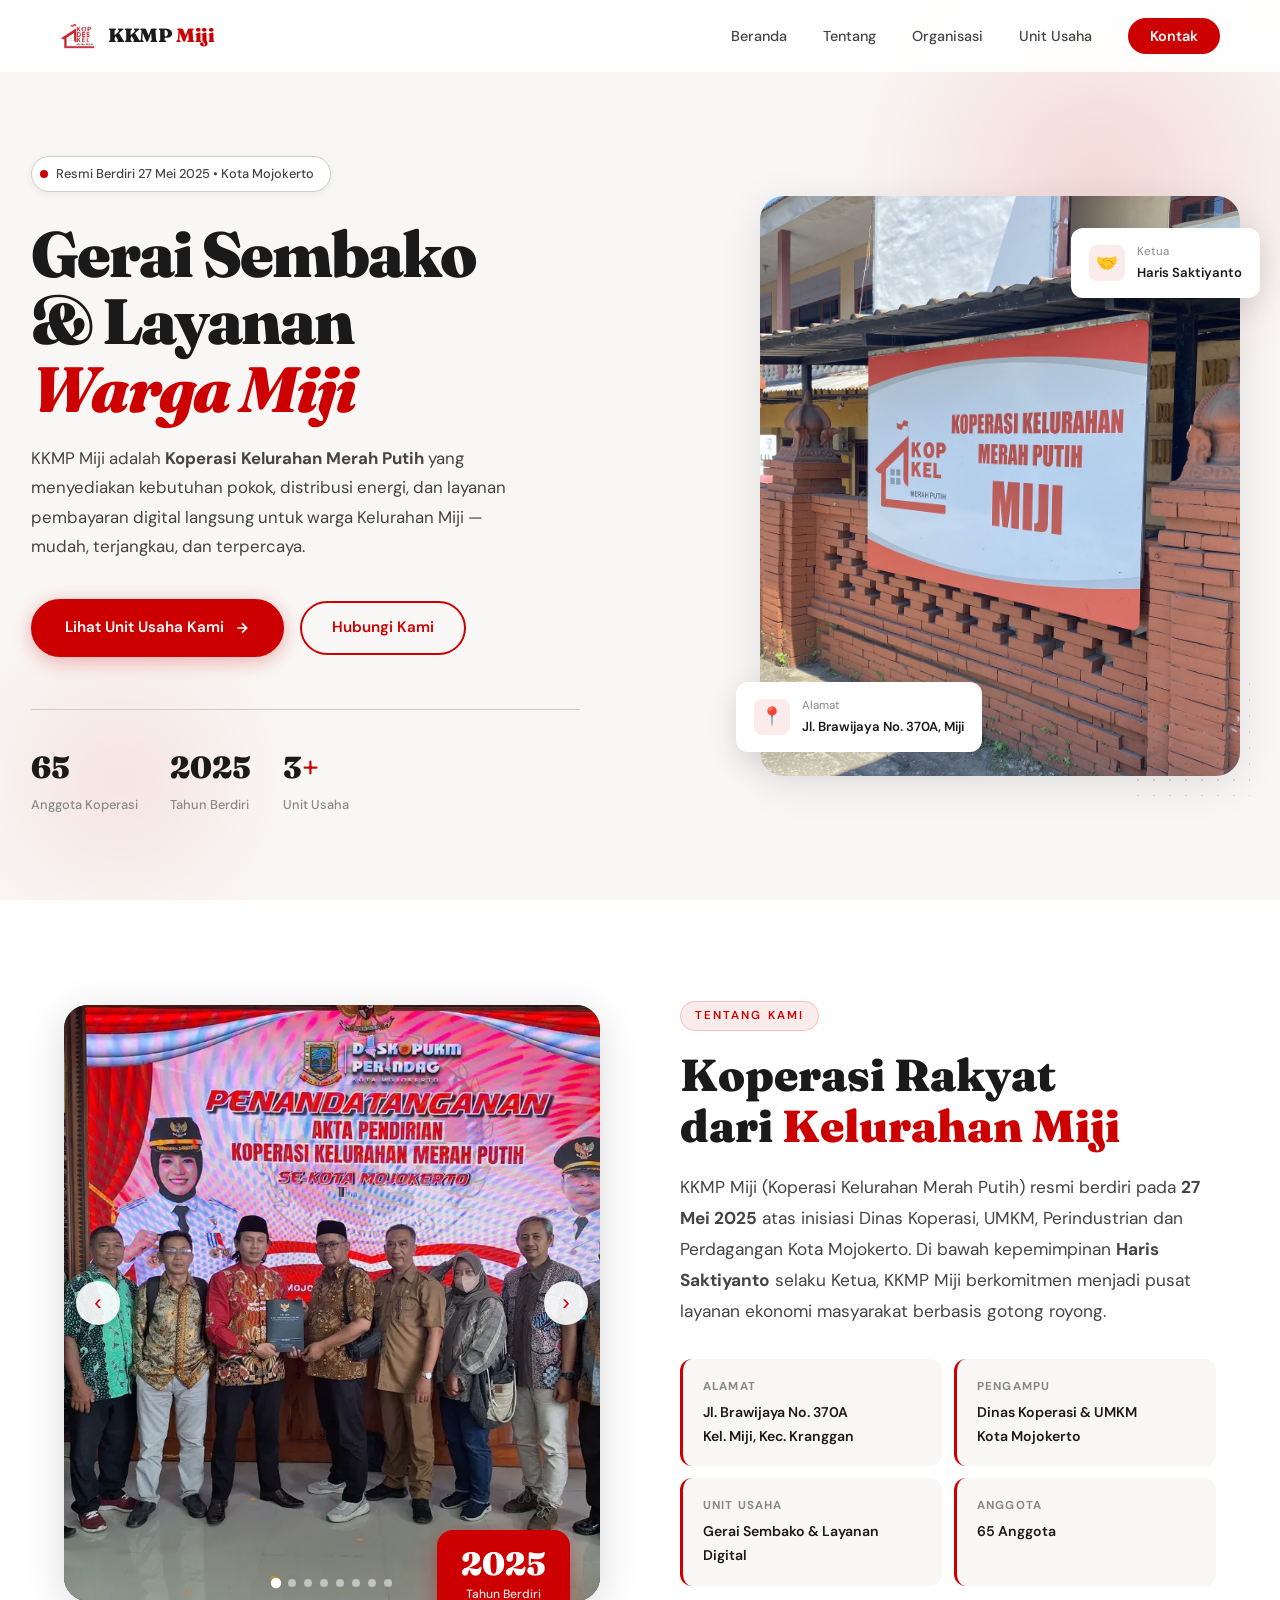
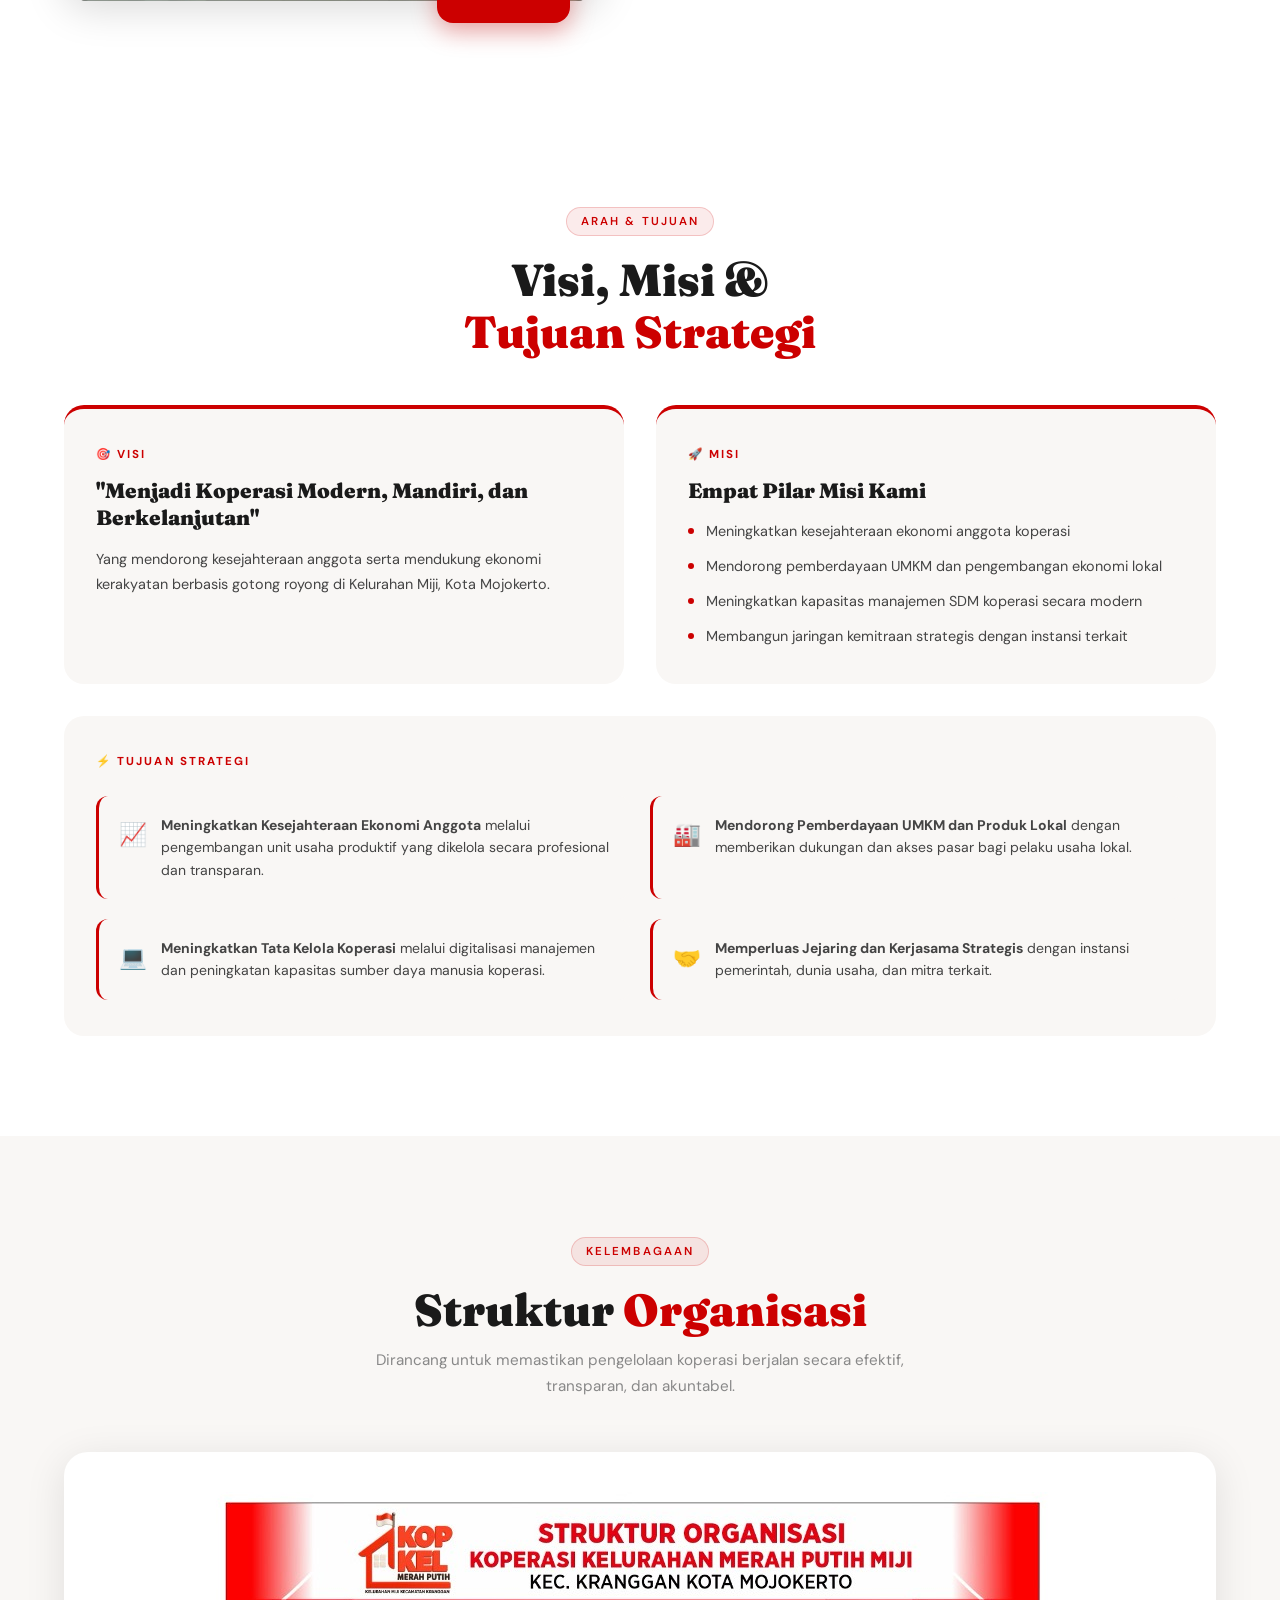
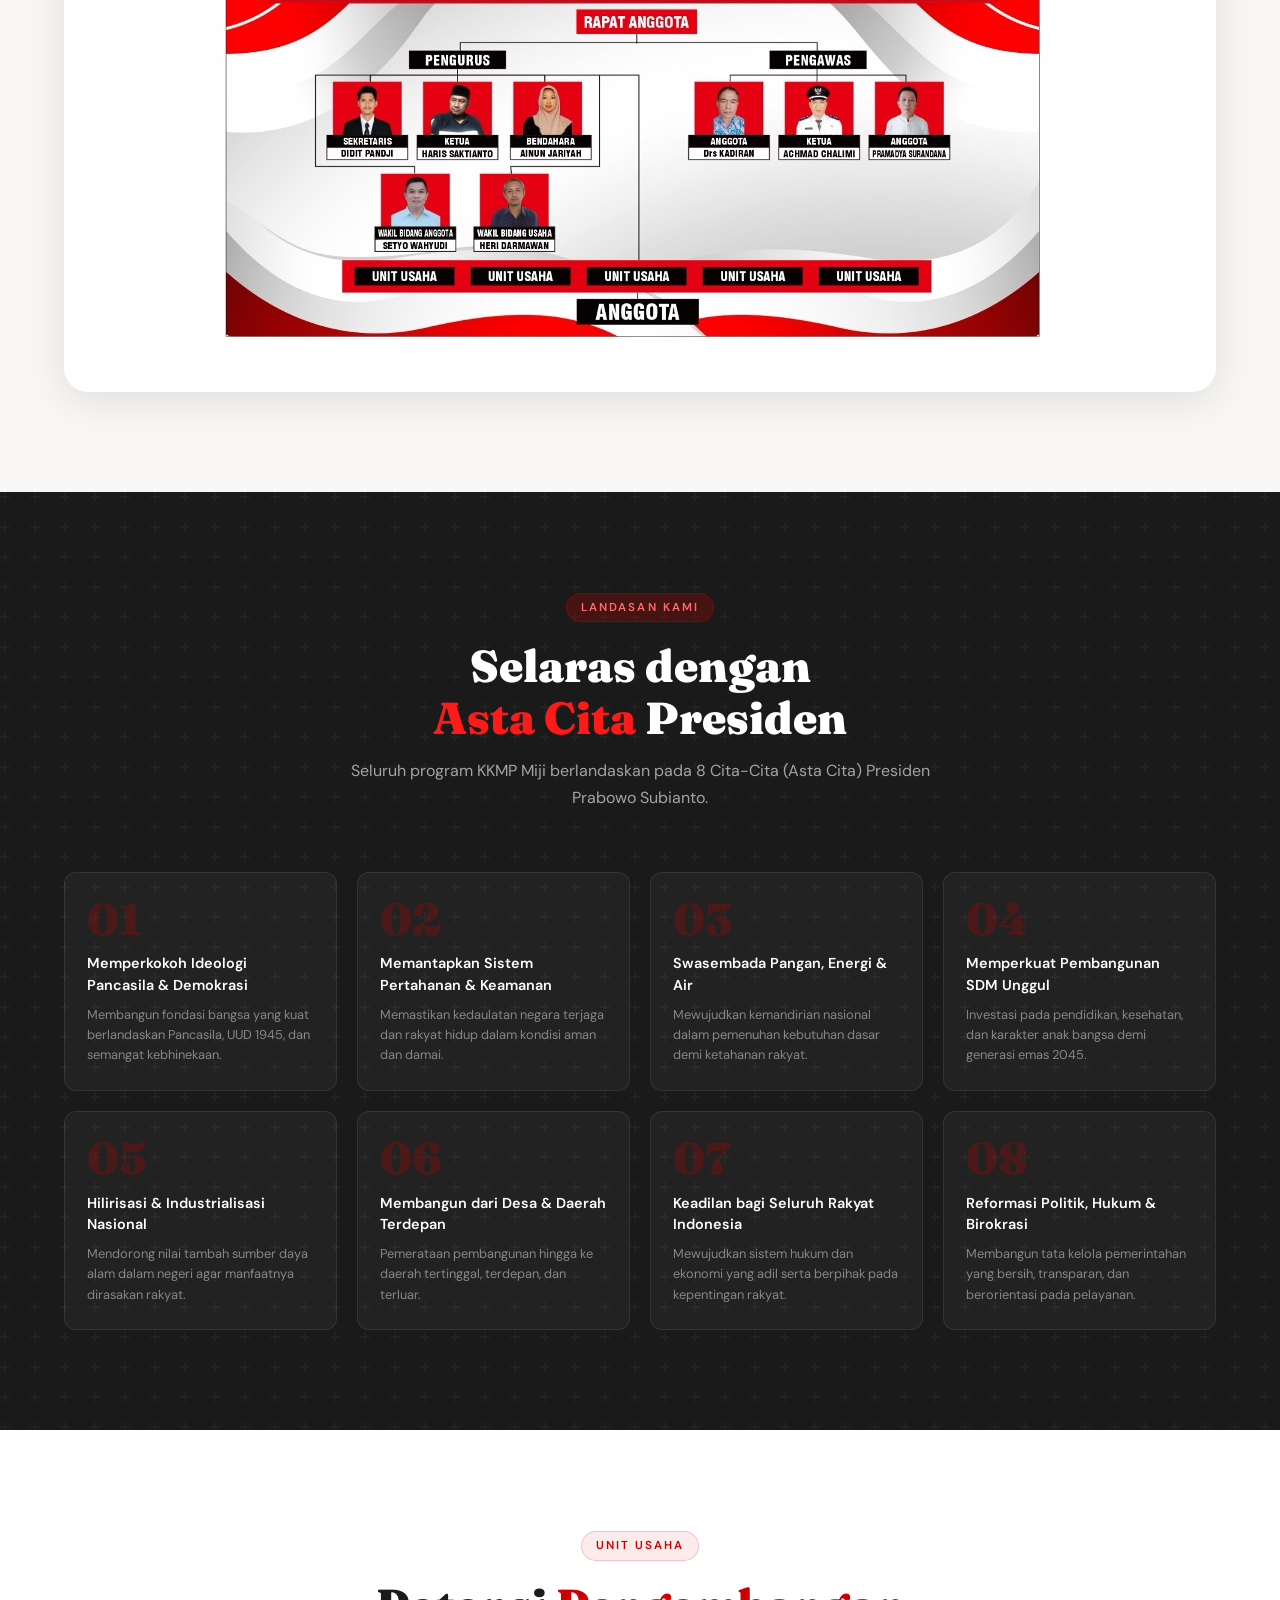
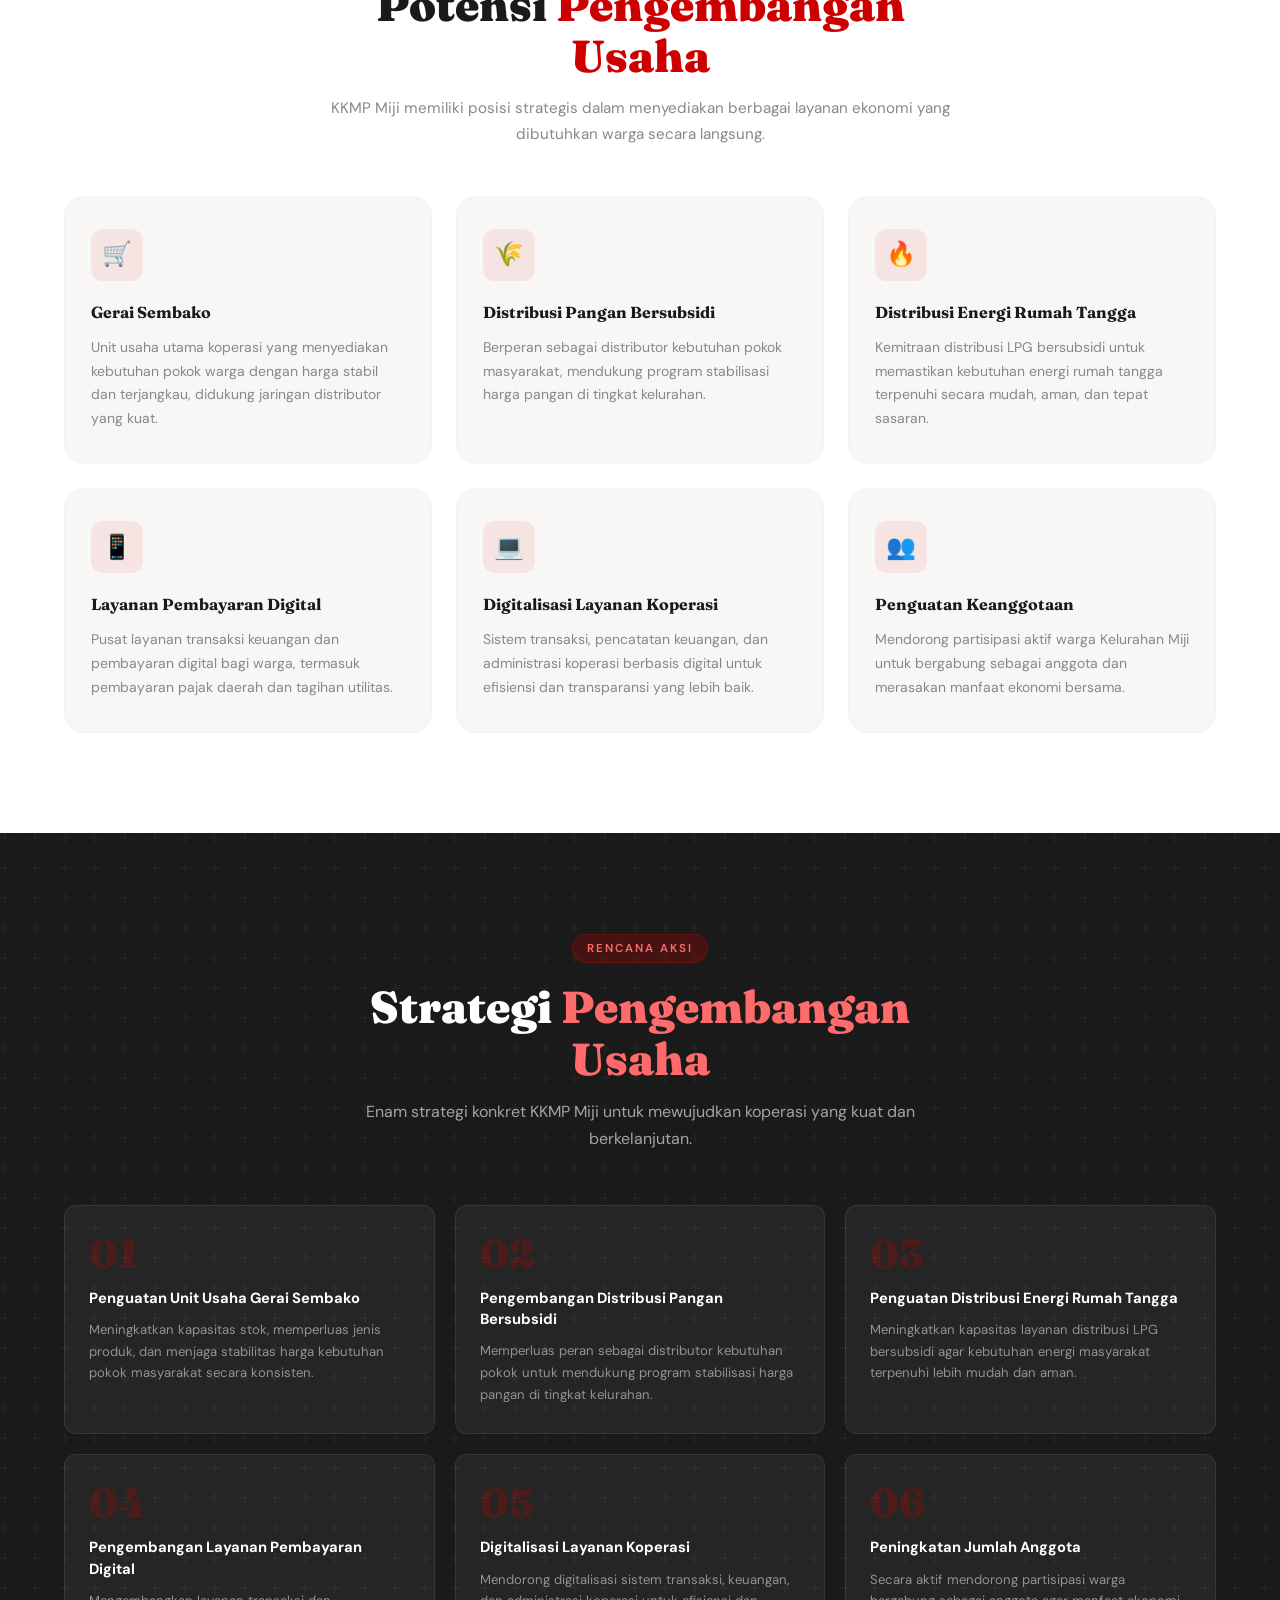
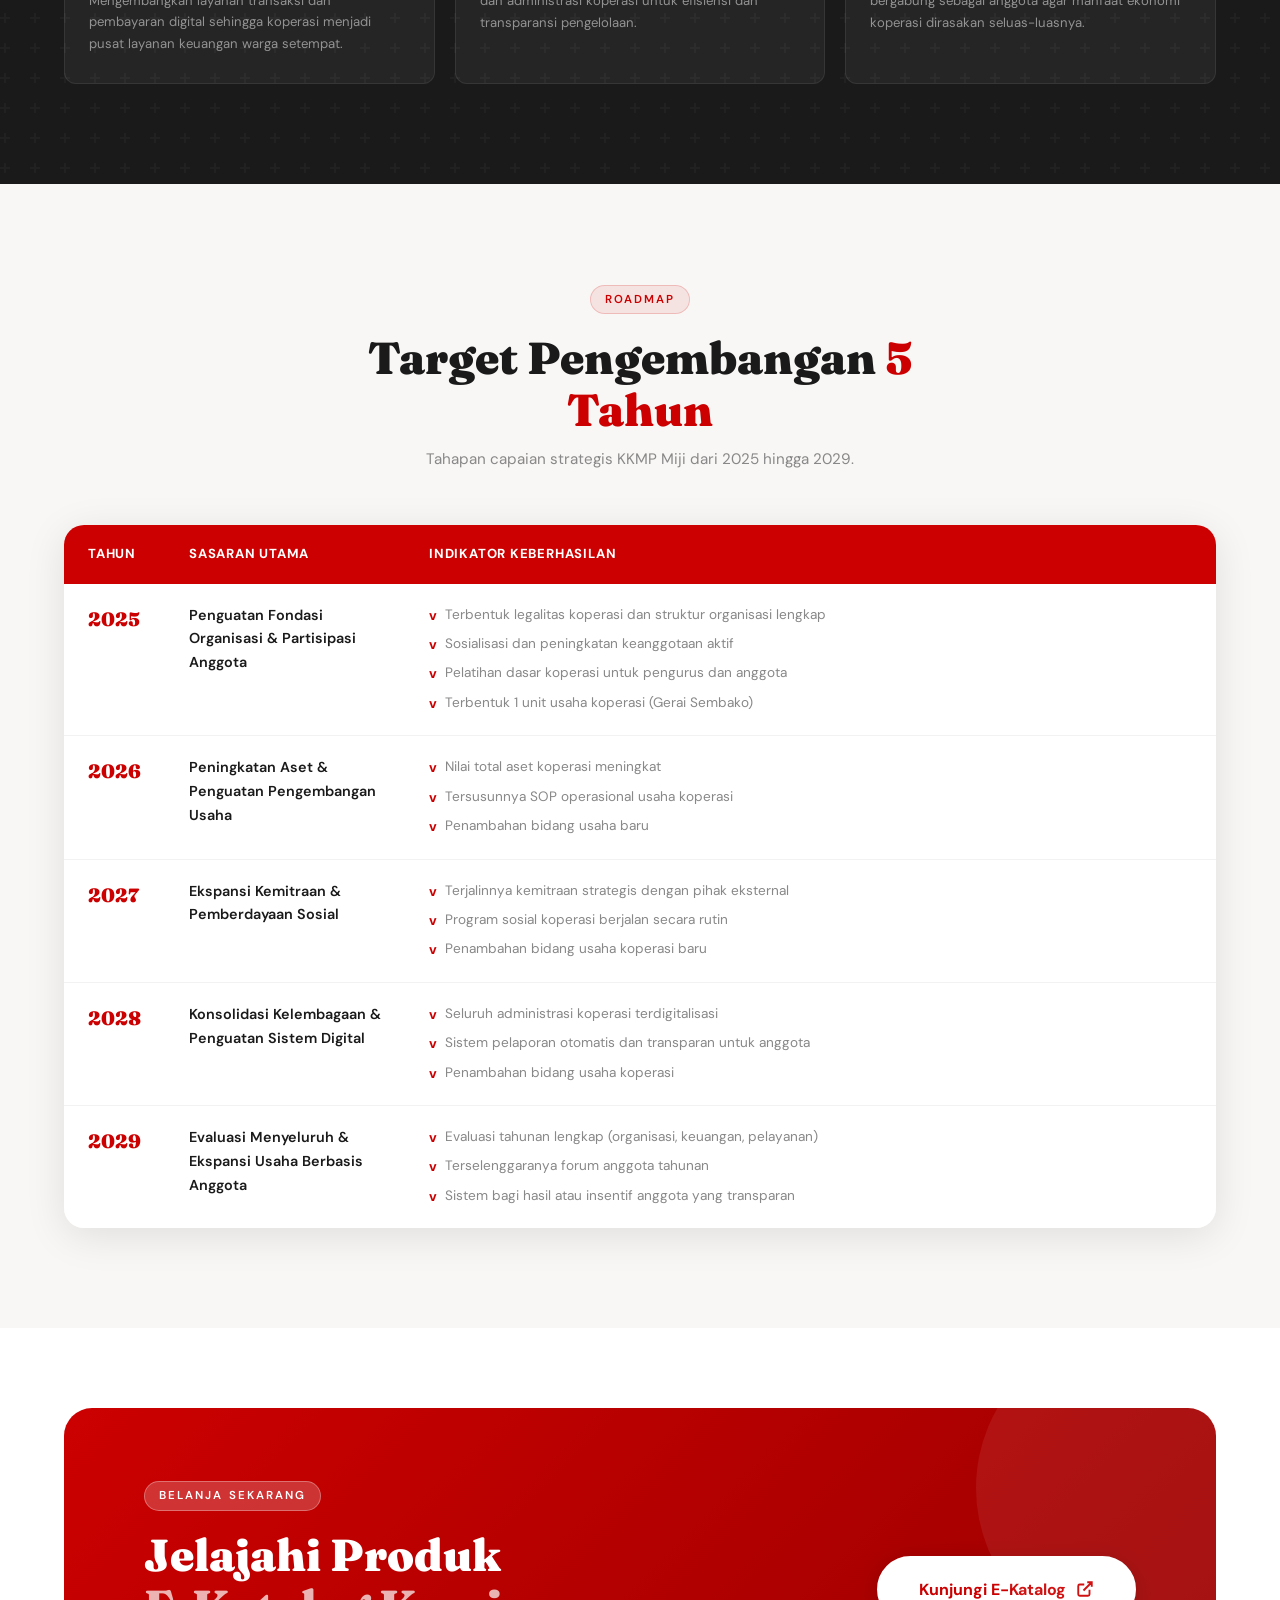
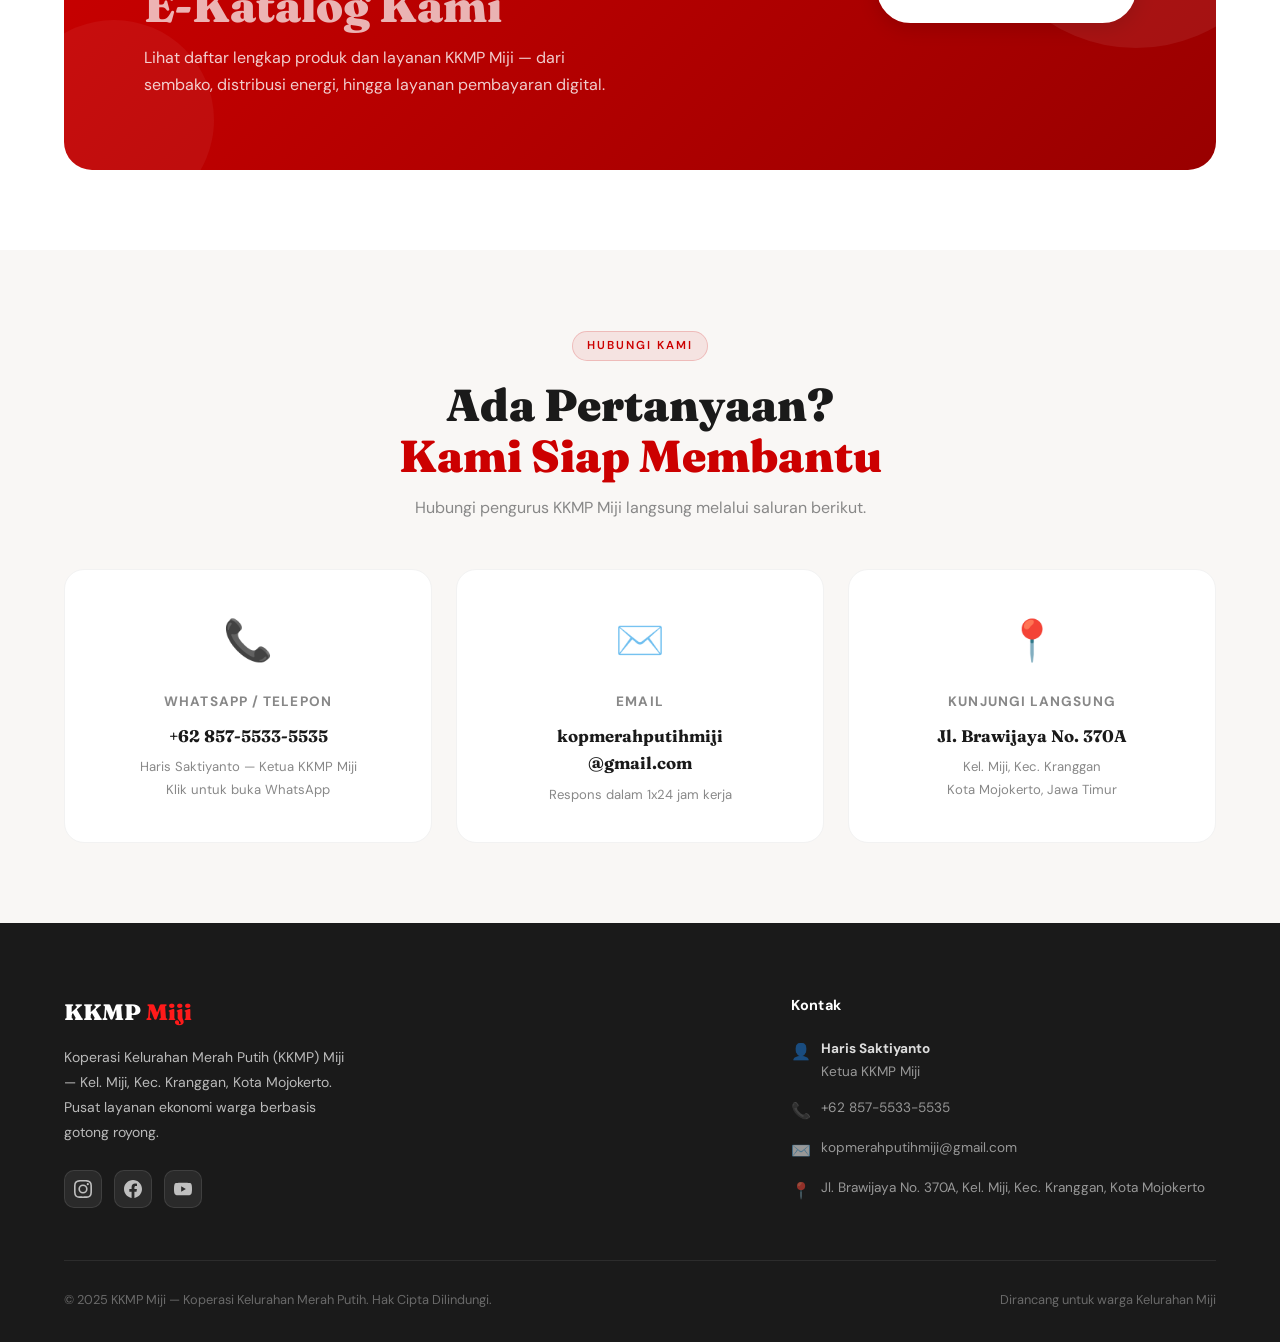
==== commit 2deaafb5: "Update index.html" ====
--- a/index.html
+++ b/index.html
@@ -4,122 +4,149 @@
   <meta charset="UTF-8" />
   <meta name="viewport" content="width=device-width, initial-scale=1.0" />
   <title>KKMP Miji — Koperasi Kelurahan Merah Putih</title>
-  <meta name="description" content="Koperasi Kelurahan Merah Putih (KKMP) Miji — Bersatu membangun ekonomi kerakyatan yang mandiri dan berdaulat di Kelurahan Miji, Kec. Kranggan, Kota Mojokerto." />
-  <meta name="keywords" content="KKMP Miji, Koperasi Kelurahan Merah Putih, Mojokerto, Koperasi, Ekonomi Kerakyatan, Haris Saktiyanto" />
+  <meta name="description" content="KKMP Miji — Pusat layanan ekonomi warga Kelurahan Miji: gerai sembako, distribusi energi, dan layanan pembayaran digital." />
+  <meta name="keywords" content="KKMP Miji, Koperasi Kelurahan Merah Putih, Mojokerto, Sembako, Haris Saktiyanto" />
   <meta name="author" content="KKMP Miji" />
   <meta property="og:title" content="KKMP Miji — Koperasi Kelurahan Merah Putih" />
-  <meta property="og:description" content="Bersatu membangun ekonomi kerakyatan yang mandiri dan berdaulat di Kelurahan Miji, Kota Mojokerto." />
+  <meta property="og:description" content="Pusat layanan ekonomi warga Kelurahan Miji: sembako, distribusi energi, dan pembayaran digital." />
   <meta property="og:type" content="website" />
   <meta property="og:locale" content="id_ID" />
-  <!-- Favicon logo KKMP Miji — ?v=2 memaksa browser reload cache -->
-  <link rel="icon"       href="logo-kkmp.png?v=2" type="image/png" sizes="any" />
-  <link rel="apple-touch-icon" href="logo-kkmp.png?v=2" />
+  <meta property="og:image" content="foto-koperasi.jpg" />
+  <link rel="icon" href="logo-kkmp.png?v=3" type="image/png" sizes="any" />
+  <link rel="apple-touch-icon" href="logo-kkmp.png?v=3" />
   <link rel="preconnect" href="https://fonts.googleapis.com" />
   <link rel="preconnect" href="https://fonts.gstatic.com" crossorigin />
-  <link href="https://fonts.googleapis.com/css2?family=Fraunces:ital,wght@0,400;0,700;0,900;1,400&family=DM+Sans:wght@300;400;500;600&display=swap" rel="stylesheet" />
+  <link href="https://fonts.googleapis.com/css2?family=Fraunces:ital,wght@0,400;0,700;0,900;1,400&family=DM+Sans:wght@300;400;500;600;700&display=swap" rel="stylesheet" />
   <link rel="stylesheet" href="style.css" />
   <style>
-    /* ── SLIDESHOW TENTANG KAMI ── */
-    .slideshow-wrap {
-      position: relative;
-      width: 100%;
-      border-radius: 24px;
-      overflow: hidden;
-      aspect-ratio: 9/10;
-      background: #1a1a1a;
-      box-shadow: 0 8px 40px rgba(0,0,0,0.15);
+    /* SLIDESHOW */
+    .slideshow-wrap{position:relative;width:100%;border-radius:24px;overflow:hidden!important;aspect-ratio:9/10;background:#1a1a1a;box-shadow:0 8px 40px rgba(0,0,0,.15)}
+    .slides-track{display:flex;width:800%;height:100%;transition:transform .5s cubic-bezier(.4,0,.2,1)}
+    .slide{flex:0 0 12.5%;height:100%;position:relative}
+    .slide img{width:100%;height:100%;object-fit:cover;display:block;border-radius:0}
+    .slide-btn{position:absolute;top:50%;transform:translateY(-50%);background:rgba(255,255,255,.9);border:none;border-radius:50%;width:44px;height:44px;font-size:1.4rem;cursor:pointer;z-index:10;color:#CC0000;box-shadow:0 2px 12px rgba(0,0,0,.15);transition:background .2s,transform .2s;display:flex;align-items:center;justify-content:center}
+    .slide-btn:hover{background:#CC0000;color:#fff;transform:translateY(-50%) scale(1.1)}
+    .slide-prev{left:12px}.slide-next{right:12px}
+    .slide-dots{position:absolute;bottom:14px;left:50%;transform:translateX(-50%);display:flex;gap:8px;z-index:10}
+    .dot-ind{width:8px;height:8px;border-radius:50%;background:rgba(255,255,255,.5);cursor:pointer;transition:background .3s,transform .3s}
+    .dot-ind.active{background:#fff;transform:scale(1.3)}
+
+    /* VISI MISI */
+    #visi-misi{padding:100px 0;background:var(--white)}
+    .vm-grid{display:grid;grid-template-columns:1fr 1fr;gap:32px;margin-top:48px}
+    .vm-card{background:var(--off-white);border-radius:20px;padding:36px 32px;border-top:4px solid var(--red);transition:box-shadow .3s}
+    .vm-card:hover{box-shadow:0 12px 40px rgba(204,0,0,.10)}
+    .vm-card-label{font-size:.72rem;font-weight:700;letter-spacing:.18em;text-transform:uppercase;color:var(--red);margin-bottom:12px}
+    .vm-card h3{font-family:var(--font-display);font-size:1.3rem;font-weight:900;color:var(--dark);line-height:1.3;margin-bottom:16px}
+    .vm-card p{font-size:.9rem;color:var(--gray-700);line-height:1.75}
+    .misi-list{list-style:none;padding:0;display:flex;flex-direction:column;gap:12px}
+    .misi-list li{display:flex;gap:12px;align-items:flex-start;font-size:.9rem;color:var(--gray-700);line-height:1.6}
+    .misi-list li::before{content:'';flex-shrink:0;width:6px;height:6px;border-radius:50%;background:var(--red);margin-top:8px}
+    .tujuan-grid{display:grid;grid-template-columns:repeat(2,1fr);gap:20px;margin-top:24px}
+    .tujuan-item{display:flex;gap:14px;align-items:flex-start;padding:18px 20px;background:var(--off-white);border-radius:var(--radius);border-left:3px solid var(--red);transition:var(--transition)}
+    .tujuan-item:hover{background:rgba(204,0,0,.06);transform:translateX(4px)}
+    .tujuan-icon{font-size:1.4rem;flex-shrink:0;margin-top:2px}
+    .tujuan-item p{font-size:.875rem;color:var(--gray-700);line-height:1.6}
+
+    /* STRUKTUR ORGANISASI */
+    #struktur{padding:100px 0;background:var(--off-white)}
+    .struktur-header{text-align:center;max-width:600px;margin:0 auto 52px}
+    .struktur-img-wrap{text-align:center;background:var(--white);border-radius:24px;padding:40px;box-shadow:var(--shadow)}
+    .org-chart{font-family:var(--font-body);padding:12px 0}
+    .org-level{display:flex;justify-content:center;gap:16px;flex-wrap:wrap}
+    .org-box{background:var(--white);border:2px solid var(--gray-100);border-radius:12px;padding:14px 20px;text-align:center;min-width:140px;transition:var(--transition)}
+    .org-box:hover{border-color:var(--red);box-shadow:0 4px 16px rgba(204,0,0,.12)}
+    .org-box.primary{background:var(--red);border-color:var(--red);color:white}
+    .org-box.secondary{background:var(--off-white);border-color:var(--gray-300)}
+    .org-box.pengawas{background:var(--dark);border-color:var(--dark);color:white}
+    .org-role{font-size:.7rem;font-weight:600;letter-spacing:.1em;text-transform:uppercase;opacity:.75;margin-bottom:4px}
+    .org-name{font-family:var(--font-display);font-size:.95rem;font-weight:700;line-height:1.3}
+    .org-line{width:2px;background:var(--gray-300);margin:0 auto;height:28px}
+
+    /* POTENSI */
+    #potensi{padding:100px 0;background:var(--white)}
+    .potensi-grid{display:grid;grid-template-columns:repeat(3,1fr);gap:24px;margin-top:48px}
+    .potensi-card{background:var(--off-white);border-radius:20px;padding:32px 26px;border:1px solid var(--gray-100);transition:var(--transition);position:relative;overflow:hidden}
+    .potensi-card::after{content:'';position:absolute;bottom:0;left:0;right:0;height:3px;background:var(--red);transform:scaleX(0);transform-origin:left;transition:transform .4s}
+    .potensi-card:hover{box-shadow:0 12px 40px rgba(204,0,0,.10);transform:translateY(-4px);border-color:rgba(204,0,0,.15)}
+    .potensi-card:hover::after{transform:scaleX(1)}
+    .potensi-icon{width:52px;height:52px;background:rgba(204,0,0,.08);border-radius:12px;display:flex;align-items:center;justify-content:center;font-size:1.5rem;margin-bottom:18px;transition:var(--transition)}
+    .potensi-card:hover .potensi-icon{background:var(--red)}
+    .potensi-card h4{font-family:var(--font-display);font-size:1rem;font-weight:700;color:var(--dark);margin-bottom:10px}
+    .potensi-card p{font-size:.875rem;color:var(--gray-500);line-height:1.7}
+
+    /* STRATEGI */
+    #strategi{padding:100px 0;background:var(--dark);position:relative;overflow:hidden}
+    #strategi::before{content:'';position:absolute;inset:0;background:url("data:image/svg+xml,%3Csvg width='60' height='60' viewBox='0 0 60 60' xmlns='http://www.w3.org/2000/svg'%3E%3Cg fill='%23ffffff' fill-opacity='0.03'%3E%3Cpath d='M36 34v-4h-2v4h-4v2h4v4h2v-4h4v-2h-4zm0-30V0h-2v4h-4v2h4v4h2V6h4V4h-4zM6 34v-4H4v4H0v2h4v4h2v-4h4v-2H6zM6 4V0H4v4H0v2h4v4h2V6h4V4H6z'/%3E%3C/g%3E%3C/svg%3E");pointer-events:none}
+    .strategi-header{text-align:center;max-width:640px;margin:0 auto 52px}
+    .strategi-header .section-title{color:var(--white)}
+    .strategi-header .section-title span{color:#FF6B6B}
+    .strategi-header p{color:rgba(255,255,255,.6);margin-top:14px}
+    .strategi-grid{display:grid;grid-template-columns:repeat(3,1fr);gap:20px}
+    .strategi-card{background:rgba(255,255,255,.05);border:1px solid rgba(255,255,255,.08);border-radius:var(--radius);padding:28px 24px;position:relative;overflow:hidden;transition:var(--transition)}
+    .strategi-card::before{content:'';position:absolute;top:0;left:0;right:0;height:3px;background:var(--red);transform:scaleX(0);transform-origin:left;transition:transform var(--transition)}
+    .strategi-card:hover{background:rgba(255,255,255,.09);border-color:rgba(255,255,255,.15);transform:translateY(-4px)}
+    .strategi-card:hover::before{transform:scaleX(1)}
+    .strategi-num{font-family:var(--font-display);font-size:2.5rem;font-weight:900;color:rgba(204,0,0,.25);line-height:1;margin-bottom:14px}
+    .strategi-card h4{font-weight:700;font-size:.92rem;color:var(--white);line-height:1.45;margin-bottom:10px}
+    .strategi-card p{font-size:.82rem;color:rgba(255,255,255,.5);line-height:1.65}
+
+    /* TARGET 5 TAHUN */
+    #target{padding:100px 0;background:var(--off-white)}
+    .target-header{text-align:center;max-width:600px;margin:0 auto 52px}
+    .target-table-wrap{overflow-x:auto;border-radius:20px;box-shadow:var(--shadow)}
+    table.target-table{width:100%;border-collapse:collapse;background:var(--white);font-size:.9rem}
+    .target-table thead tr{background:var(--red);color:var(--white)}
+    .target-table thead th{padding:18px 24px;text-align:left;font-weight:700;font-size:.82rem;letter-spacing:.06em;text-transform:uppercase}
+    .target-table tbody tr{border-bottom:1px solid var(--gray-100);transition:background .2s}
+    .target-table tbody tr:last-child{border-bottom:none}
+    .target-table tbody tr:hover{background:rgba(204,0,0,.04)}
+    .target-table tbody td{padding:20px 24px;color:var(--gray-700);vertical-align:top;line-height:1.65}
+    .target-table tbody td:first-child{font-family:var(--font-display);font-size:1.2rem;font-weight:900;color:var(--red);white-space:nowrap;width:90px}
+    .target-table tbody td:nth-child(2){font-weight:600;color:var(--dark);width:240px}
+    .target-bullets{list-style:none;padding:0;display:flex;flex-direction:column;gap:6px}
+    .target-bullets li{display:flex;gap:8px;align-items:flex-start;font-size:.85rem;color:var(--gray-500)}
+    .target-bullets li::before{content:'v';color:var(--red);font-weight:700;flex-shrink:0;margin-top:1px}
+
+    /* CTA KATALOG */
+    #cta-katalog{padding:80px 0;background:var(--white)}
+    .katalog-box{background:linear-gradient(135deg,#CC0000 0%,#990000 100%);border-radius:28px;padding:72px 80px;display:flex;align-items:center;justify-content:space-between;gap:40px;position:relative;overflow:hidden}
+    .katalog-box::before{content:'';position:absolute;right:-80px;top:-80px;width:320px;height:320px;border-radius:50%;background:rgba(255,255,255,.07)}
+    .katalog-box::after{content:'';position:absolute;left:-50px;bottom:-50px;width:200px;height:200px;border-radius:50%;background:rgba(255,255,255,.05)}
+    .katalog-text .section-tag{background:rgba(255,255,255,.2);border-color:rgba(255,255,255,.3);color:var(--white)}
+    .katalog-text .section-title{color:var(--white)}
+    .katalog-text .section-title span{color:rgba(255,255,255,.7)}
+    .katalog-text p{color:rgba(255,255,255,.8);margin-top:12px;font-size:1rem;max-width:480px}
+    .katalog-btn{display:inline-flex;align-items:center;gap:10px;background:var(--white);color:var(--red);font-family:var(--font-body);font-size:1rem;font-weight:700;padding:18px 40px;border-radius:100px;border:2px solid var(--white);cursor:pointer;transition:var(--transition);flex-shrink:0;white-space:nowrap;text-decoration:none;box-shadow:0 4px 20px rgba(0,0,0,.15)}
+    .katalog-btn:hover{background:var(--dark);border-color:var(--dark);color:var(--white);transform:translateY(-2px);box-shadow:0 8px 28px rgba(0,0,0,.25)}
+
+    /* KONTAK */
+    #kontak-langsung{padding:80px 0;background:var(--off-white)}
+    .kontak-grid{display:grid;grid-template-columns:repeat(3,1fr);gap:24px;margin-top:48px}
+    .kontak-card{background:var(--white);border-radius:20px;padding:36px 28px;text-align:center;border:1px solid var(--gray-100);transition:var(--transition)}
+    .kontak-card:hover{box-shadow:0 12px 40px rgba(204,0,0,.10);transform:translateY(-4px);border-color:rgba(204,0,0,.15)}
+    .kontak-card .k-icon{font-size:2.5rem;margin-bottom:16px;display:block}
+    .kontak-card h4{font-weight:700;font-size:.85rem;letter-spacing:.08em;text-transform:uppercase;color:var(--gray-500);margin-bottom:10px}
+    .kontak-card a,.kontak-card p{font-family:var(--font-display);font-size:1.05rem;font-weight:700;color:var(--dark);text-decoration:none;line-height:1.4;transition:color .2s}
+    .kontak-card a:hover{color:var(--red)}
+    .kontak-card .k-sub{font-family:var(--font-body);font-size:.82rem;color:var(--gray-500);font-weight:400;margin-top:6px;display:block}
+
+    /* FOOTER */
+    .footer-grid{grid-template-columns:1.6fr 1fr!important}
+
+    /* RESPONSIVE */
+    @media(max-width:1024px){
+      .potensi-grid,.strategi-grid{grid-template-columns:repeat(2,1fr)}
+      .vm-grid,.tujuan-grid{grid-template-columns:1fr}
+      .katalog-box{padding:52px 48px}
+      .kontak-grid{grid-template-columns:repeat(2,1fr)}
     }
-
-    /* Slide horizontal — semua slide berjajar, container geser */
-    .slideshow-wrap {
-      overflow: hidden !important;
-    }
-
-    .slides-track {
-      display: flex;
-      width: 800%;
-      height: 100%;
-      transition: transform 0.5s cubic-bezier(0.4, 0, 0.2, 1);
-    }
-
-    .slide {
-      flex: 0 0 12.5%; /* 100% / 8 slide */
-      height: 100%;
-      position: relative;
-    }
-
-    .slide.active { /* tidak dipakai untuk layout, hanya dots */ }
-
-    .slide img {
-      width: 100%;
-      height: 100%;
-      object-fit: cover;
-      display: block;
-      border-radius: 0;
-    }
-
-    /* Tombol prev/next */
-    .slide-btn {
-      position: absolute;
-      top: 50%;
-      transform: translateY(-50%);
-      background: rgba(255,255,255,0.9);
-      border: none;
-      border-radius: 50%;
-      width: 44px;
-      height: 44px;
-      font-size: 1.4rem;
-      line-height: 1;
-      cursor: pointer;
-      z-index: 10;
-      color: #CC0000;
-      box-shadow: 0 2px 12px rgba(0,0,0,0.15);
-      transition: background 0.2s, transform 0.2s;
-      display: flex;
-      align-items: center;
-      justify-content: center;
-    }
-
-    .slide-btn:hover {
-      background: #CC0000;
-      color: #fff;
-      transform: translateY(-50%) scale(1.1);
-    }
-
-    .slide-prev { left: 12px; }
-    .slide-next { right: 12px; }
-
-    /* Titik indikator */
-    .slide-dots {
-      position: absolute;
-      bottom: 14px;
-      left: 50%;
-      transform: translateX(-50%);
-      display: flex;
-      gap: 8px;
-      z-index: 10;
-    }
-
-    .dot-ind {
-      width: 8px;
-      height: 8px;
-      border-radius: 50%;
-      background: rgba(255,255,255,0.5);
-      cursor: pointer;
-      transition: background 0.3s, transform 0.3s;
-    }
-
-    .dot-ind.active {
-      background: #fff;
-      transform: scale(1.3);
-    }
-
-    /* Footer 2 kolom setelah hapus nav & program */
-    .footer-grid {
-      grid-template-columns: 1.6fr 1fr !important;
-    }
-    @media (max-width: 768px) {
-      .footer-grid { grid-template-columns: 1fr !important; }
+    @media(max-width:768px){
+      .potensi-grid,.strategi-grid,.kontak-grid{grid-template-columns:1fr}
+      .katalog-box{flex-direction:column;text-align:center;padding:48px 28px}
+      .katalog-text p{max-width:100%}
+      .footer-grid{grid-template-columns:1fr!important}
+      .target-table thead th,.target-table tbody td{padding:14px 16px}
     }
   </style>
 </head>
@@ -128,16 +155,11 @@
   <!-- NAVIGASI -->
   <nav id="navbar" aria-label="Navigasi Utama KKMP Miji">
     <div class="container nav-inner">
-
-      <!-- LOGO — Upload "logo-kkmp.png" ke GitHub untuk mengganti ikon SVG ini -->
       <a href="#" class="nav-logo">
         <div class="logo-badge" aria-hidden="true" id="logoBadge" style="background:transparent;overflow:hidden;">
-          <img
-            src="logo-kkmp.png"
-            alt="Logo KKMP Miji"
+          <img src="logo-kkmp.png?v=3" alt="Logo KKMP Miji"
             style="width:38px;height:38px;object-fit:contain;border-radius:10px;display:block;"
-            onerror="this.style.display='none';this.parentElement.style.background='#CC0000';document.getElementById('logoSVG').style.display='flex';"
-          />
+            onerror="this.style.display='none';this.parentElement.style.background='#CC0000';document.getElementById('logoSVG').style.display='flex';" />
           <span id="logoSVG" style="display:none;align-items:center;justify-content:center;width:100%;height:100%;">
             <svg viewBox="0 0 24 24" xmlns="http://www.w3.org/2000/svg" style="width:22px;height:22px;fill:white;">
               <path d="M16 11c1.66 0 2.99-1.34 2.99-3S17.66 5 16 5c-1.66 0-3 1.34-3 3s1.34 3 3 3zm-8 0c1.66 0 2.99-1.34 2.99-3S9.66 5 8 5C6.34 5 5 6.34 5 8s1.34 3 3 3zm0 2c-2.33 0-7 1.17-7 3.5V19h14v-2.5c0-2.33-4.67-3.5-7-3.5zm8 0c-.29 0-.62.02-.97.05 1.16.84 1.97 1.97 1.97 3.45V19h6v-2.5c0-2.33-4.67-3.5-7-3.5z"/>
@@ -146,15 +168,13 @@
         </div>
         <span class="logo-text">KKMP <span>Miji</span></span>
       </a>
-
       <ul class="nav-links" role="list">
         <li><a href="#hero">Beranda</a></li>
-        <li><a href="#tentang">Tentang Kami</a></li>
-        <li><a href="#program">Program</a></li>
-        <li><a href="#footer">Kontak</a></li>
-        <li><a href="#cta" class="nav-cta">Bergabung</a></li>
+        <li><a href="#tentang">Tentang</a></li>
+        <li><a href="#struktur">Organisasi</a></li>
+        <li><a href="#potensi">Unit Usaha</a></li>
+        <li><a href="#kontak-langsung" class="nav-cta">Kontak</a></li>
       </ul>
-
       <button class="hamburger" id="hamburgerBtn" aria-label="Buka atau tutup menu" aria-expanded="false" aria-controls="mobileMenu">
         <span></span><span></span><span></span>
       </button>
@@ -162,86 +182,71 @@
   </nav>
 
   <div class="mobile-menu" id="mobileMenu" role="navigation" aria-label="Menu Mobile">
-    <a href="#hero"      class="mobile-nav-link">Beranda</a>
-    <a href="#tentang"   class="mobile-nav-link">Tentang Kami</a>
-    <a href="#asta-cita" class="mobile-nav-link">Asta Cita</a>
-    <a href="#program"   class="mobile-nav-link">Program</a>
-    <a href="#footer"    class="mobile-nav-link">Kontak</a>
+    <a href="#hero"            class="mobile-nav-link">Beranda</a>
+    <a href="#tentang"         class="mobile-nav-link">Tentang Kami</a>
+    <a href="#visi-misi"       class="mobile-nav-link">Visi &amp; Misi</a>
+    <a href="#struktur"        class="mobile-nav-link">Struktur Organisasi</a>
+    <a href="#potensi"         class="mobile-nav-link">Unit Usaha</a>
+    <a href="#target"          class="mobile-nav-link">Target 5 Tahun</a>
+    <a href="#kontak-langsung" class="mobile-nav-link">Kontak</a>
   </div>
 
 
-  <!-- HERO SECTION -->
+  <!-- HERO -->
   <section id="hero" aria-labelledby="hero-title">
     <div class="container" style="display:contents;">
-
-      <div class="hero-left container" style="display:block; width:90%; max-width:1160px; margin:0 auto; padding-right:0;">
-        <div class="hero-badge">
-          <span class="dot"></span>
-          Koperasi Aktif &bull; Berdampak Nyata
-        </div>
+      <div class="hero-left container" style="display:block;width:90%;max-width:1160px;margin:0 auto;padding-right:0;">
+        <div class="hero-badge"><span class="dot"></span>Resmi Berdiri 27 Mei 2025 &bull; Kota Mojokerto</div>
         <h1 class="hero-title" id="hero-title">
-          Modal Usaha,<br/>
-          Sembako Murah,<br/>
-          <span class="accent">untuk Warga Miji</span>
+          Gerai Sembako<br/>&amp; Layanan<br/><span class="accent">Warga Miji</span>
         </h1>
         <p class="hero-subtitle">
-          KKMP Miji hadir di Kelurahan Miji sebagai koperasi yang memberikan
-          akses <strong>simpan pinjam modal usaha</strong>, distribusi
-          <strong>sembako harga terjangkau</strong>, dan pendampingan UMKM
-          — langsung untuk warga, tanpa birokrasi rumit.
+          KKMP Miji adalah <strong>Koperasi Kelurahan Merah Putih</strong> yang menyediakan
+          kebutuhan pokok, distribusi energi, dan layanan pembayaran digital
+          langsung untuk warga Kelurahan Miji — mudah, terjangkau, dan terpercaya.
         </p>
         <div class="hero-actions">
-          <a href="#tentang" class="btn-primary">
-            Kenali Kami Lebih Dekat
+          <a href="#potensi" class="btn-primary">Lihat Unit Usaha Kami
             <svg width="16" height="16" viewBox="0 0 24 24" fill="none" stroke="currentColor" stroke-width="2.5"><path d="M5 12h14M12 5l7 7-7 7"/></svg>
           </a>
-          <a href="#program" class="btn-outline">Lihat Program</a>
+          <a href="#kontak-langsung" class="btn-outline">Hubungi Kami</a>
         </div>
         <div class="hero-stats">
           <div class="stat-item">
-            <div class="stat-num">65<span>+</span></div>
-            <div class="stat-label">Anggota Aktif</div>
+            <div class="stat-num">65</div>
+            <div class="stat-label">Anggota Koperasi</div>
           </div>
           <div class="stat-item">
-            <div class="stat-num">Dummy<span>+</span></div>
-            <div class="stat-label">Unit Usaha Binaan</div>
+            <div class="stat-num">2025</div>
+            <div class="stat-label">Tahun Berdiri</div>
           </div>
           <div class="stat-item">
-            <div class="stat-num">8</div>
-            <div class="stat-label">Fokus Asta Cita</div>
-          </div>
-        </div>
-      </div>
-
-      <!-- FOTO HERO — Upload "foto-koperasi.jpg" ke GitHub untuk mengganti placeholder -->
-      <div class="hero-right" style="padding:80px 40px 80px 0; flex:1; min-width:280px;">
+            <div class="stat-num">3<span>+</span></div>
+            <div class="stat-label">Unit Usaha</div>
+          </div>
+        </div>
+      </div>
+      <div class="hero-right" style="padding:80px 40px 80px 0;flex:1;min-width:280px;">
         <div class="hero-image-wrap">
-          <img
-            src="foto-koperasi.jpg"
-            alt="Foto kegiatan Koperasi Kelurahan Merah Putih KKMP Miji"
-            width="520"
-            height="580"
-            style="object-fit:cover;"
-            onerror="this.onerror=null;this.src='https://placehold.co/520x580/CC0000/FFFFFF?text=Upload+foto-koperasi.jpg+ke+GitHub&font=playfair-display';"
-          />
+          <img src="foto-koperasi.jpg" alt="Foto kegiatan KKMP Miji" width="520" height="580" style="object-fit:cover;"
+            onerror="this.onerror=null;this.src='https://placehold.co/520x580/CC0000/FFFFFF?text=KKMP+Miji&font=playfair-display';" />
           <div class="hero-float-card card-1">
             <div class="card-icon">📍</div>
             <div>
-              <div style="color:var(--gray-500); font-size:0.72rem; font-weight:400;">Berbasis di</div>
-              <div>Jl. Brawijaya 370-A, Miji</div>
+              <div style="color:var(--gray-500);font-size:.72rem;font-weight:400;">Alamat</div>
+              <div>Jl. Brawijaya No. 370A, Miji</div>
             </div>
           </div>
           <div class="hero-float-card card-2">
             <div class="card-icon">🤝</div>
             <div>
-              <div style="color:var(--gray-500); font-size:0.72rem; font-weight:400;">Ketua</div>
+              <div style="color:var(--gray-500);font-size:.72rem;font-weight:400;">Ketua</div>
               <div>Haris Saktiyanto</div>
             </div>
           </div>
           <div class="dots-pattern" aria-hidden="true"></div>
         </div>
       </div>
-
     </div>
   </section>
 
@@ -250,94 +255,150 @@
   <section id="tentang" aria-labelledby="tentang-title">
     <div class="container">
       <div class="about-grid">
-        <!-- ═══════════════════════════════════════════
-             SLIDESHOW 8 FOTO — Otomatis berganti tiap 4 detik
-             Upload 8 foto ke GitHub dengan nama:
-             foto-1.jpg, foto-2.jpg, ..., foto-8.jpg
-        ═══════════════════════════════════════════ -->
         <div class="about-image-wrap reveal">
           <div class="slideshow-wrap" id="slideshowWrap">
-
-            <!-- 8 Slide Foto — dibungkus track untuk animasi geser -->
             <div class="slides-track" id="slidesTrack">
-            <div class="slide active">
-              <img src="foto-1.jpg" alt="Kegiatan KKMP Miji 1"
-                onerror="this.src='https://placehold.co/540x600/CC0000/FFFFFF?text=foto-1.jpg&font=playfair-display'"/>
-            </div>
-            <div class="slide">
-              <img src="foto-2.jpg" alt="Kegiatan KKMP Miji 2"
-                onerror="this.src='https://placehold.co/540x600/990000/FFFFFF?text=foto-2.jpg&font=playfair-display'"/>
-            </div>
-            <div class="slide">
-              <img src="foto-3.jpg" alt="Kegiatan KKMP Miji 3"
-                onerror="this.src='https://placehold.co/540x600/CC0000/FFFFFF?text=foto-3.jpg&font=playfair-display'"/>
-            </div>
-            <div class="slide">
-              <img src="foto-4.jpg" alt="Kegiatan KKMP Miji 4"
-                onerror="this.src='https://placehold.co/540x600/990000/FFFFFF?text=foto-4.jpg&font=playfair-display'"/>
-            </div>
-            <div class="slide">
-              <img src="foto-5.jpg" alt="Kegiatan KKMP Miji 5"
-                onerror="this.src='https://placehold.co/540x600/CC0000/FFFFFF?text=foto-5.jpg&font=playfair-display'"/>
-            </div>
-            <div class="slide">
-              <img src="foto-6.jpg" alt="Kegiatan KKMP Miji 6"
-                onerror="this.src='https://placehold.co/540x600/990000/FFFFFF?text=foto-6.jpg&font=playfair-display'"/>
-            </div>
-            <div class="slide">
-              <img src="foto-7.jpg" alt="Kegiatan KKMP Miji 7"
-                onerror="this.src='https://placehold.co/540x600/CC0000/FFFFFF?text=foto-7.jpg&font=playfair-display'"/>
-            </div>
-            <div class="slide">
-              <img src="foto-8.jpg" alt="Kegiatan KKMP Miji 8"
-                onerror="this.src='https://placehold.co/540x600/990000/FFFFFF?text=foto-8.jpg&font=playfair-display'"/>
-            </div>
-            </div><!-- /slides-track -->
-
-            <!-- Tombol navigasi kiri/kanan -->
+              <div class="slide active"><img src="foto-1.jpg" alt="Kegiatan KKMP Miji 1" onerror="this.src='https://placehold.co/540x600/CC0000/FFFFFF?text=foto-1.jpg&font=playfair-display'"/></div>
+              <div class="slide"><img src="foto-2.jpg" alt="Kegiatan KKMP Miji 2" onerror="this.src='https://placehold.co/540x600/990000/FFFFFF?text=foto-2.jpg&font=playfair-display'"/></div>
+              <div class="slide"><img src="foto-3.jpg" alt="Kegiatan KKMP Miji 3" onerror="this.src='https://placehold.co/540x600/CC0000/FFFFFF?text=foto-3.jpg&font=playfair-display'"/></div>
+              <div class="slide"><img src="foto-4.jpg" alt="Kegiatan KKMP Miji 4" onerror="this.src='https://placehold.co/540x600/990000/FFFFFF?text=foto-4.jpg&font=playfair-display'"/></div>
+              <div class="slide"><img src="foto-5.jpg" alt="Kegiatan KKMP Miji 5" onerror="this.src='https://placehold.co/540x600/CC0000/FFFFFF?text=foto-5.jpg&font=playfair-display'"/></div>
+              <div class="slide"><img src="foto-6.jpg" alt="Kegiatan KKMP Miji 6" onerror="this.src='https://placehold.co/540x600/990000/FFFFFF?text=foto-6.jpg&font=playfair-display'"/></div>
+              <div class="slide"><img src="foto-7.jpg" alt="Kegiatan KKMP Miji 7" onerror="this.src='https://placehold.co/540x600/CC0000/FFFFFF?text=foto-7.jpg&font=playfair-display'"/></div>
+              <div class="slide"><img src="foto-8.jpg" alt="Kegiatan KKMP Miji 8" onerror="this.src='https://placehold.co/540x600/990000/FFFFFF?text=foto-8.jpg&font=playfair-display'"/></div>
+            </div>
             <button class="slide-btn slide-prev" onclick="changeSlide(-1)" aria-label="Foto sebelumnya">&#8249;</button>
-            <button class="slide-btn slide-next" onclick="changeSlide(1)"  aria-label="Foto berikutnya">&#8250;</button>
-
-            <!-- Titik indikator -->
+            <button class="slide-btn slide-next" onclick="changeSlide(1)" aria-label="Foto berikutnya">&#8250;</button>
             <div class="slide-dots">
               <span class="dot-ind active" onclick="goToSlide(0)"></span>
-              <span class="dot-ind"        onclick="goToSlide(1)"></span>
-              <span class="dot-ind"        onclick="goToSlide(2)"></span>
-              <span class="dot-ind"        onclick="goToSlide(3)"></span>
-              <span class="dot-ind"        onclick="goToSlide(4)"></span>
-              <span class="dot-ind"        onclick="goToSlide(5)"></span>
-              <span class="dot-ind"        onclick="goToSlide(6)"></span>
-              <span class="dot-ind"        onclick="goToSlide(7)"></span>
-            </div>
-          </div>
-
-          <!-- Lencana tahun berdiri -->
-          <div class="about-badge">
-            <div class="badge-num">2025</div>
-            <div class="badge-text">Tahun Berdiri</div>
-          </div>
-        </div>
-        <div class="about-content reveal" style="transition-delay:0.15s;">
+              <span class="dot-ind" onclick="goToSlide(1)"></span>
+              <span class="dot-ind" onclick="goToSlide(2)"></span>
+              <span class="dot-ind" onclick="goToSlide(3)"></span>
+              <span class="dot-ind" onclick="goToSlide(4)"></span>
+              <span class="dot-ind" onclick="goToSlide(5)"></span>
+              <span class="dot-ind" onclick="goToSlide(6)"></span>
+              <span class="dot-ind" onclick="goToSlide(7)"></span>
+            </div>
+          </div>
+          <div class="about-badge"><div class="badge-num">2025</div><div class="badge-text">Tahun Berdiri</div></div>
+        </div>
+        <div class="about-content reveal" style="transition-delay:.15s;">
           <span class="section-tag">Tentang Kami</span>
-          <h2 class="section-title" id="tentang-title">
-            Koperasi Rakyat<br/>dari <span>Kelurahan Miji</span>
-          </h2>
+          <h2 class="section-title" id="tentang-title">Koperasi Rakyat<br/>dari <span>Kelurahan Miji</span></h2>
           <p class="about-lead">
-            KKMP Miji (Koperasi Kelurahan Merah Putih) lahir dari semangat gotong royong
-            warga Kelurahan Miji untuk bersama-sama membangun perekonomian lokal yang
-            mandiri dan berdaulat. Di bawah kepemimpinan <strong>Haris Saktiyanto</strong>
-            selaku Ketua, KKMP Miji terus tumbuh menjadi pilar ekonomi kerakyatan yang
-            nyata di Kota Mojokerto.
+            KKMP Miji (Koperasi Kelurahan Merah Putih) resmi berdiri pada <strong>27 Mei 2025</strong>
+            atas inisiasi Dinas Koperasi, UMKM, Perindustrian dan Perdagangan Kota Mojokerto.
+            Di bawah kepemimpinan <strong>Haris Saktiyanto</strong> selaku Ketua, KKMP Miji
+            berkomitmen menjadi pusat layanan ekonomi masyarakat berbasis gotong royong.
           </p>
-          <div class="vmv-list">
-            <div class="vmv-item">
-              <div><h4>Visi</h4><p>Menjadi koperasi kelurahan terdepan yang mendorong kemandirian ekonomi rakyat, swasembada usaha, dan kesejahteraan seluruh warga Miji selaras cita-cita nasional.</p></div>
-            </div>
-            <div class="vmv-item">
-              <div><h4>Misi</h4><p>Memberdayakan anggota melalui simpan pinjam, pengembangan UMKM, dan kemitraan usaha yang adil demi mewujudkan Indonesia Emas 2045.</p></div>
-            </div>
-            <div class="vmv-item">
-              <div><h4>Nilai Utama</h4><p>Gotong royong, transparansi, keadilan, dan keberpihakan pada anggota menjadi fondasi setiap langkah KKMP Miji.</p></div>
+          <div style="display:grid;grid-template-columns:1fr 1fr;gap:12px;margin-top:8px;">
+            <div class="vmv-item" style="flex-direction:column;gap:4px;">
+              <div style="font-size:.72rem;font-weight:700;letter-spacing:.1em;text-transform:uppercase;color:var(--gray-500);">Alamat</div>
+              <div style="font-size:.88rem;font-weight:600;color:var(--dark);">Jl. Brawijaya No. 370A<br/>Kel. Miji, Kec. Kranggan</div>
+            </div>
+            <div class="vmv-item" style="flex-direction:column;gap:4px;">
+              <div style="font-size:.72rem;font-weight:700;letter-spacing:.1em;text-transform:uppercase;color:var(--gray-500);">Pengampu</div>
+              <div style="font-size:.88rem;font-weight:600;color:var(--dark);">Dinas Koperasi &amp; UMKM<br/>Kota Mojokerto</div>
+            </div>
+            <div class="vmv-item" style="flex-direction:column;gap:4px;">
+              <div style="font-size:.72rem;font-weight:700;letter-spacing:.1em;text-transform:uppercase;color:var(--gray-500);">Unit Usaha</div>
+              <div style="font-size:.88rem;font-weight:600;color:var(--dark);">Gerai Sembako &amp; Layanan Digital</div>
+            </div>
+            <div class="vmv-item" style="flex-direction:column;gap:4px;">
+              <div style="font-size:.72rem;font-weight:700;letter-spacing:.1em;text-transform:uppercase;color:var(--gray-500);">Anggota</div>
+              <div style="font-size:.88rem;font-weight:600;color:var(--dark);">65 Anggota</div>
+            </div>
+          </div>
+        </div>
+      </div>
+    </div>
+  </section>
+
+
+  <!-- VISI & MISI -->
+  <section id="visi-misi" aria-labelledby="vm-title">
+    <div class="container">
+      <div class="reveal" style="text-align:center;max-width:600px;margin:0 auto;">
+        <span class="section-tag">Arah &amp; Tujuan</span>
+        <h2 class="section-title" id="vm-title">Visi, Misi &amp;<br/><span>Tujuan Strategi</span></h2>
+      </div>
+      <div class="vm-grid reveal-stagger">
+        <div class="vm-card">
+          <div class="vm-card-label">&#127919; Visi</div>
+          <h3>"Menjadi Koperasi Modern, Mandiri, dan Berkelanjutan"</h3>
+          <p>Yang mendorong kesejahteraan anggota serta mendukung ekonomi kerakyatan berbasis gotong royong di Kelurahan Miji, Kota Mojokerto.</p>
+        </div>
+        <div class="vm-card">
+          <div class="vm-card-label">&#128640; Misi</div>
+          <h3>Empat Pilar Misi Kami</h3>
+          <ul class="misi-list">
+            <li>Meningkatkan kesejahteraan ekonomi anggota koperasi</li>
+            <li>Mendorong pemberdayaan UMKM dan pengembangan ekonomi lokal</li>
+            <li>Meningkatkan kapasitas manajemen SDM koperasi secara modern</li>
+            <li>Membangun jaringan kemitraan strategis dengan instansi terkait</li>
+          </ul>
+        </div>
+      </div>
+      <div class="reveal" style="margin-top:32px;">
+        <div style="background:var(--off-white);border-radius:20px;padding:36px 32px;">
+          <div class="vm-card-label" style="margin-bottom:20px;">&#9889; Tujuan Strategi</div>
+          <div class="tujuan-grid">
+            <div class="tujuan-item">
+              <span class="tujuan-icon">&#128200;</span>
+              <p><strong>Meningkatkan Kesejahteraan Ekonomi Anggota</strong> melalui pengembangan unit usaha produktif yang dikelola secara profesional dan transparan.</p>
+            </div>
+            <div class="tujuan-item">
+              <span class="tujuan-icon">&#127981;</span>
+              <p><strong>Mendorong Pemberdayaan UMKM dan Produk Lokal</strong> dengan memberikan dukungan dan akses pasar bagi pelaku usaha lokal.</p>
+            </div>
+            <div class="tujuan-item">
+              <span class="tujuan-icon">&#128187;</span>
+              <p><strong>Meningkatkan Tata Kelola Koperasi</strong> melalui digitalisasi manajemen dan peningkatan kapasitas sumber daya manusia koperasi.</p>
+            </div>
+            <div class="tujuan-item">
+              <span class="tujuan-icon">&#129309;</span>
+              <p><strong>Memperluas Jejaring dan Kerjasama Strategis</strong> dengan instansi pemerintah, dunia usaha, dan mitra terkait.</p>
+            </div>
+          </div>
+        </div>
+      </div>
+    </div>
+  </section>
+
+
+  <!-- STRUKTUR ORGANISASI -->
+  <section id="struktur" aria-labelledby="struktur-title">
+    <div class="container">
+      <div class="struktur-header reveal">
+        <span class="section-tag">Kelembagaan</span>
+        <h2 class="section-title" id="struktur-title">Struktur <span>Organisasi</span></h2>
+        <p style="color:var(--gray-500);margin-top:12px;font-size:.95rem;">Dirancang untuk memastikan pengelolaan koperasi berjalan secara efektif, transparan, dan akuntabel.</p>
+      </div>
+      <div class="struktur-img-wrap reveal">
+        <!-- Upload struktur-organisasi.jpg ke GitHub untuk menggantikan bagan HTML ini -->
+        <img src="struktur-organisasi.jpg" alt="Struktur Organisasi KKMP Miji"
+          style="max-width:100%;border-radius:12px;display:block;margin:0 auto;"
+          onerror="this.style.display='none';document.getElementById('orgFallback').style.display='block';" />
+        <div id="orgFallback" style="display:none;">
+          <p style="text-align:center;color:var(--gray-500);font-size:.85rem;margin-bottom:32px;">Upload <code>struktur-organisasi.jpg</code> ke GitHub untuk mengganti bagan ini</p>
+          <div class="org-chart">
+            <div class="org-level">
+              <div class="org-box pengawas"><div class="org-role">Unsur Pengawas</div><div class="org-name">Ketua Pengawas</div></div>
+              <div class="org-box pengawas"><div class="org-role">Unsur Pengawas</div><div class="org-name">Anggota Pengawas</div></div>
+            </div>
+            <div class="org-line"></div>
+            <div class="org-level">
+              <div class="org-box primary"><div class="org-role">Ketua KKMP</div><div class="org-name">Haris Saktiyanto</div></div>
+            </div>
+            <div class="org-line"></div>
+            <div class="org-level" style="gap:32px;">
+              <div class="org-box secondary"><div class="org-role">Sekretaris</div><div class="org-name">—</div></div>
+              <div class="org-box secondary"><div class="org-role">Bendahara</div><div class="org-name">—</div></div>
+            </div>
+            <div class="org-line"></div>
+            <div class="org-level" style="gap:32px;">
+              <div class="org-box secondary"><div class="org-role">Wakil Ketua</div><div class="org-name">Bidang Anggota</div></div>
+              <div class="org-box secondary"><div class="org-role">Wakil Ketua</div><div class="org-name">Bidang Usaha</div></div>
             </div>
           </div>
         </div>
@@ -350,9 +411,9 @@
   <section id="asta-cita" aria-labelledby="asta-title">
     <div class="container">
       <div class="asta-header reveal">
-        <span class="section-tag" style="background:rgba(204,0,0,0.25); color:#FF6B6B; border-color:rgba(204,0,0,0.3);">Landasan Kami</span>
+        <span class="section-tag" style="background:rgba(204,0,0,.25);color:#FF6B6B;border-color:rgba(204,0,0,.3);">Landasan Kami</span>
         <h2 class="section-title" id="asta-title">Selaras dengan<br/><span>Asta Cita</span> Presiden</h2>
-        <p>Seluruh program KKMP Miji berlandaskan pada 8 Cita-Cita (Asta Cita) Presiden Prabowo Subianto sebagai kompas gerak kami.</p>
+        <p>Seluruh program KKMP Miji berlandaskan pada 8 Cita-Cita (Asta Cita) Presiden Prabowo Subianto.</p>
       </div>
       <div class="asta-grid reveal-stagger">
         <div class="asta-card"><div class="asta-num">01</div><h4>Memperkokoh Ideologi Pancasila &amp; Demokrasi</h4><p>Membangun fondasi bangsa yang kuat berlandaskan Pancasila, UUD 1945, dan semangat kebhinekaan.</p></div>
@@ -361,89 +422,213 @@
         <div class="asta-card"><div class="asta-num">04</div><h4>Memperkuat Pembangunan SDM Unggul</h4><p>Investasi pada pendidikan, kesehatan, dan karakter anak bangsa demi generasi emas 2045.</p></div>
         <div class="asta-card"><div class="asta-num">05</div><h4>Hilirisasi &amp; Industrialisasi Nasional</h4><p>Mendorong nilai tambah sumber daya alam dalam negeri agar manfaatnya dirasakan rakyat.</p></div>
         <div class="asta-card"><div class="asta-num">06</div><h4>Membangun dari Desa &amp; Daerah Terdepan</h4><p>Pemerataan pembangunan hingga ke daerah tertinggal, terdepan, dan terluar.</p></div>
-        <div class="asta-card"><div class="asta-num">07</div><h4>Keadilan bagi Seluruh Rakyat Indonesia</h4><p>Mewujudkan sistem hukum dan ekonomi yang adil serta berpihak pada kepentingan rakyat banyak.</p></div>
+        <div class="asta-card"><div class="asta-num">07</div><h4>Keadilan bagi Seluruh Rakyat Indonesia</h4><p>Mewujudkan sistem hukum dan ekonomi yang adil serta berpihak pada kepentingan rakyat.</p></div>
         <div class="asta-card"><div class="asta-num">08</div><h4>Reformasi Politik, Hukum &amp; Birokrasi</h4><p>Membangun tata kelola pemerintahan yang bersih, transparan, dan berorientasi pada pelayanan.</p></div>
       </div>
     </div>
   </section>
 
 
-  <!-- PROGRAM -->
-  <section id="program" aria-labelledby="program-title">
-    <div class="container">
-      <div class="program-header reveal">
-        <div>
-          <span class="section-tag">Program Utama</span>
-          <h2 class="section-title" id="program-title">Apa yang Kami<br/><span>Kerjakan?</span></h2>
-        </div>
-        <p>Kami merancang program yang solutif, terukur, dan berdampak langsung bagi anggota koperasi dan warga Kelurahan Miji, Kota Mojokerto.</p>
-      </div>
-      <div class="program-grid reveal-stagger">
-        <div class="prog-card">
-          <div class="prog-icon">💰</div><h3>Simpan Pinjam</h3>
-          <p>Layanan simpan pinjam untuk membantu anggota mengakses modal usaha dengan bunga ringan dan proses yang mudah.</p>
-          <a href="#" class="prog-link">Pelajari Lebih Lanjut <svg viewBox="0 0 24 24" fill="none" stroke="currentColor" stroke-width="2.5"><path d="M5 12h14M12 5l7 7-7 7"/></svg></a>
-        </div>
-        <div class="prog-card">
-          <div class="prog-icon">🛒</div><h3>Unit Usaha Warung</h3>
-          <p>Pengelolaan warung sembako koperasi sebagai pusat distribusi kebutuhan pokok warga dengan harga terjangkau dan stabil.</p>
-          <a href="#" class="prog-link">Pelajari Lebih Lanjut <svg viewBox="0 0 24 24" fill="none" stroke="currentColor" stroke-width="2.5"><path d="M5 12h14M12 5l7 7-7 7"/></svg></a>
-        </div>
-        <div class="prog-card">
-          <div class="prog-icon">💼</div><h3>Pemberdayaan UMKM</h3>
-          <p>Pendampingan dan permodalan bagi pelaku UMKM anggota koperasi, termasuk pelatihan manajemen usaha dan pemasaran digital.</p>
-          <a href="#" class="prog-link">Pelajari Lebih Lanjut <svg viewBox="0 0 24 24" fill="none" stroke="currentColor" stroke-width="2.5"><path d="M5 12h14M12 5l7 7-7 7"/></svg></a>
-        </div>
-        <div class="prog-card">
-          <div class="prog-icon">🌾</div><h3>Ketahanan Pangan</h3>
-          <p>Inisiatif ketahanan pangan lokal melalui distribusi sembako murah, budidaya urban farming, dan pengelolaan bank benih komunitas.</p>
-          <a href="#" class="prog-link">Pelajari Lebih Lanjut <svg viewBox="0 0 24 24" fill="none" stroke="currentColor" stroke-width="2.5"><path d="M5 12h14M12 5l7 7-7 7"/></svg></a>
-        </div>
-      </div>
-    </div>
-  </section>
-
-
-  <!-- CTA -->
-  <section id="cta" aria-labelledby="cta-title">
-    <div class="container">
-      <div class="cta-box reveal">
-        <div class="cta-text">
-          <span class="section-tag">Bergabung Sekarang</span>
-          <h2 class="section-title" id="cta-title">Jadilah Anggota<br/><span>KKMP Miji</span></h2>
-          <p>Bergabunglah dan rasakan manfaat nyata koperasi bersama warga Kelurahan Miji.</p>
-        </div>
-        <a href="mailto:kkmp.miji@gmail.com" class="cta-btn">
-          Hubungi Kami
-          <svg width="16" height="16" viewBox="0 0 24 24" fill="none" stroke="currentColor" stroke-width="2.5"><path d="M5 12h14M12 5l7 7-7 7"/></svg>
+  <!-- POTENSI PENGEMBANGAN USAHA -->
+  <section id="potensi" aria-labelledby="potensi-title">
+    <div class="container">
+      <div class="reveal" style="text-align:center;max-width:640px;margin:0 auto;">
+        <span class="section-tag">Unit Usaha</span>
+        <h2 class="section-title" id="potensi-title">Potensi <span>Pengembangan Usaha</span></h2>
+        <p style="color:var(--gray-500);margin-top:14px;font-size:.95rem;">KKMP Miji memiliki posisi strategis dalam menyediakan berbagai layanan ekonomi yang dibutuhkan warga secara langsung.</p>
+      </div>
+      <div class="potensi-grid reveal-stagger">
+        <div class="potensi-card">
+          <div class="potensi-icon">&#128722;</div>
+          <h4>Gerai Sembako</h4>
+          <p>Unit usaha utama koperasi yang menyediakan kebutuhan pokok warga dengan harga stabil dan terjangkau, didukung jaringan distributor yang kuat.</p>
+        </div>
+        <div class="potensi-card">
+          <div class="potensi-icon">&#127806;</div>
+          <h4>Distribusi Pangan Bersubsidi</h4>
+          <p>Berperan sebagai distributor kebutuhan pokok masyarakat, mendukung program stabilisasi harga pangan di tingkat kelurahan.</p>
+        </div>
+        <div class="potensi-card">
+          <div class="potensi-icon">&#128293;</div>
+          <h4>Distribusi Energi Rumah Tangga</h4>
+          <p>Kemitraan distribusi LPG bersubsidi untuk memastikan kebutuhan energi rumah tangga terpenuhi secara mudah, aman, dan tepat sasaran.</p>
+        </div>
+        <div class="potensi-card">
+          <div class="potensi-icon">&#128241;</div>
+          <h4>Layanan Pembayaran Digital</h4>
+          <p>Pusat layanan transaksi keuangan dan pembayaran digital bagi warga, termasuk pembayaran pajak daerah dan tagihan utilitas.</p>
+        </div>
+        <div class="potensi-card">
+          <div class="potensi-icon">&#128187;</div>
+          <h4>Digitalisasi Layanan Koperasi</h4>
+          <p>Sistem transaksi, pencatatan keuangan, dan administrasi koperasi berbasis digital untuk efisiensi dan transparansi yang lebih baik.</p>
+        </div>
+        <div class="potensi-card">
+          <div class="potensi-icon">&#128101;</div>
+          <h4>Penguatan Keanggotaan</h4>
+          <p>Mendorong partisipasi aktif warga Kelurahan Miji untuk bergabung sebagai anggota dan merasakan manfaat ekonomi bersama.</p>
+        </div>
+      </div>
+    </div>
+  </section>
+
+
+  <!-- STRATEGI PENGEMBANGAN USAHA -->
+  <section id="strategi" aria-labelledby="strategi-title">
+    <div class="container">
+      <div class="strategi-header reveal">
+        <span class="section-tag" style="background:rgba(204,0,0,.25);color:#FF6B6B;border-color:rgba(204,0,0,.3);">Rencana Aksi</span>
+        <h2 class="section-title" id="strategi-title">Strategi <span>Pengembangan Usaha</span></h2>
+        <p>Enam strategi konkret KKMP Miji untuk mewujudkan koperasi yang kuat dan berkelanjutan.</p>
+      </div>
+      <div class="strategi-grid reveal-stagger">
+        <div class="strategi-card">
+          <div class="strategi-num">01</div>
+          <h4>Penguatan Unit Usaha Gerai Sembako</h4>
+          <p>Meningkatkan kapasitas stok, memperluas jenis produk, dan menjaga stabilitas harga kebutuhan pokok masyarakat secara konsisten.</p>
+        </div>
+        <div class="strategi-card">
+          <div class="strategi-num">02</div>
+          <h4>Pengembangan Distribusi Pangan Bersubsidi</h4>
+          <p>Memperluas peran sebagai distributor kebutuhan pokok untuk mendukung program stabilisasi harga pangan di tingkat kelurahan.</p>
+        </div>
+        <div class="strategi-card">
+          <div class="strategi-num">03</div>
+          <h4>Penguatan Distribusi Energi Rumah Tangga</h4>
+          <p>Meningkatkan kapasitas layanan distribusi LPG bersubsidi agar kebutuhan energi masyarakat terpenuhi lebih mudah dan aman.</p>
+        </div>
+        <div class="strategi-card">
+          <div class="strategi-num">04</div>
+          <h4>Pengembangan Layanan Pembayaran Digital</h4>
+          <p>Mengembangkan layanan transaksi dan pembayaran digital sehingga koperasi menjadi pusat layanan keuangan warga setempat.</p>
+        </div>
+        <div class="strategi-card">
+          <div class="strategi-num">05</div>
+          <h4>Digitalisasi Layanan Koperasi</h4>
+          <p>Mendorong digitalisasi sistem transaksi, keuangan, dan administrasi koperasi untuk efisiensi dan transparansi pengelolaan.</p>
+        </div>
+        <div class="strategi-card">
+          <div class="strategi-num">06</div>
+          <h4>Peningkatan Jumlah Anggota</h4>
+          <p>Secara aktif mendorong partisipasi warga bergabung sebagai anggota agar manfaat ekonomi koperasi dirasakan seluas-luasnya.</p>
+        </div>
+      </div>
+    </div>
+  </section>
+
+
+  <!-- TARGET 5 TAHUN -->
+  <section id="target" aria-labelledby="target-title">
+    <div class="container">
+      <div class="target-header reveal">
+        <span class="section-tag">Roadmap</span>
+        <h2 class="section-title" id="target-title">Target Pengembangan <span>5 Tahun</span></h2>
+        <p style="color:var(--gray-500);margin-top:12px;font-size:.95rem;">Tahapan capaian strategis KKMP Miji dari 2025 hingga 2029.</p>
+      </div>
+      <div class="target-table-wrap reveal">
+        <table class="target-table">
+          <thead>
+            <tr><th>Tahun</th><th>Sasaran Utama</th><th>Indikator Keberhasilan</th></tr>
+          </thead>
+          <tbody>
+            <tr>
+              <td>2025</td>
+              <td>Penguatan Fondasi Organisasi &amp; Partisipasi Anggota</td>
+              <td><ul class="target-bullets">
+                <li>Terbentuk legalitas koperasi dan struktur organisasi lengkap</li>
+                <li>Sosialisasi dan peningkatan keanggotaan aktif</li>
+                <li>Pelatihan dasar koperasi untuk pengurus dan anggota</li>
+                <li>Terbentuk 1 unit usaha koperasi (Gerai Sembako)</li>
+              </ul></td>
+            </tr>
+            <tr>
+              <td>2026</td>
+              <td>Peningkatan Aset &amp; Penguatan Pengembangan Usaha</td>
+              <td><ul class="target-bullets">
+                <li>Nilai total aset koperasi meningkat</li>
+                <li>Tersusunnya SOP operasional usaha koperasi</li>
+                <li>Penambahan bidang usaha baru</li>
+              </ul></td>
+            </tr>
+            <tr>
+              <td>2027</td>
+              <td>Ekspansi Kemitraan &amp; Pemberdayaan Sosial</td>
+              <td><ul class="target-bullets">
+                <li>Terjalinnya kemitraan strategis dengan pihak eksternal</li>
+                <li>Program sosial koperasi berjalan secara rutin</li>
+                <li>Penambahan bidang usaha koperasi baru</li>
+              </ul></td>
+            </tr>
+            <tr>
+              <td>2028</td>
+              <td>Konsolidasi Kelembagaan &amp; Penguatan Sistem Digital</td>
+              <td><ul class="target-bullets">
+                <li>Seluruh administrasi koperasi terdigitalisasi</li>
+                <li>Sistem pelaporan otomatis dan transparan untuk anggota</li>
+                <li>Penambahan bidang usaha koperasi</li>
+              </ul></td>
+            </tr>
+            <tr>
+              <td>2029</td>
+              <td>Evaluasi Menyeluruh &amp; Ekspansi Usaha Berbasis Anggota</td>
+              <td><ul class="target-bullets">
+                <li>Evaluasi tahunan lengkap (organisasi, keuangan, pelayanan)</li>
+                <li>Terselenggaranya forum anggota tahunan</li>
+                <li>Sistem bagi hasil atau insentif anggota yang transparan</li>
+              </ul></td>
+            </tr>
+          </tbody>
+        </table>
+      </div>
+    </div>
+  </section>
+
+
+  <!-- CTA E-KATALOG -->
+  <section id="cta-katalog" aria-labelledby="katalog-title">
+    <div class="container">
+      <div class="katalog-box reveal">
+        <div class="katalog-text">
+          <span class="section-tag">Belanja Sekarang</span>
+          <h2 class="section-title" id="katalog-title">Jelajahi Produk<br/><span>E-Katalog Kami</span></h2>
+          <p>Lihat daftar lengkap produk dan layanan KKMP Miji — dari sembako, distribusi energi, hingga layanan pembayaran digital.</p>
+        </div>
+        <a href="https://e-katalog-kkmp-miji.vercel.app/#" target="_blank" rel="noopener noreferrer" class="katalog-btn">
+          Kunjungi E-Katalog
+          <svg width="18" height="18" viewBox="0 0 24 24" fill="none" stroke="currentColor" stroke-width="2.5"><path d="M18 13v6a2 2 0 01-2 2H5a2 2 0 01-2-2V8a2 2 0 012-2h6M15 3h6v6M10 14L21 3"/></svg>
         </a>
       </div>
     </div>
   </section>
 
 
-  <!-- E-KATALOG CTA -->
-  <section id="ekatalog" aria-labelledby="ekatalog-title">
-    <div class="container">
-      <div class="ekatalog-inner reveal">
-        <div class="ekatalog-icon" aria-hidden="true">🛍️</div>
-        <h2 class="section-title" id="ekatalog-title">
-          Jelajahi Produk dan<br/><span>Karya Kami</span>
-        </h2>
-        <p>Temukan daftar lengkap produk, layanan, dan karya unggulan KKMP Miji — semuanya tersedia di E-Katalog kami.</p>
-        <a
-          href="https://e-katalog-kkmp-miji.vercel.app/#"
-          target="_blank"
-          rel="noopener noreferrer"
-          class="ekatalog-btn"
-        >
-          Kunjungi E-Katalog
-          <svg width="18" height="18" viewBox="0 0 24 24" fill="none" stroke="currentColor" stroke-width="2.5" stroke-linecap="round" stroke-linejoin="round">
-            <path d="M18 13v6a2 2 0 01-2 2H5a2 2 0 01-2-2V8a2 2 0 012-2h6"/>
-            <polyline points="15 3 21 3 21 9"/>
-            <line x1="10" y1="14" x2="21" y2="3"/>
-          </svg>
-        </a>
+  <!-- KONTAK LANGSUNG -->
+  <section id="kontak-langsung" aria-labelledby="kontak-title">
+    <div class="container">
+      <div class="reveal" style="text-align:center;max-width:560px;margin:0 auto;">
+        <span class="section-tag">Hubungi Kami</span>
+        <h2 class="section-title" id="kontak-title">Ada Pertanyaan?<br/><span>Kami Siap Membantu</span></h2>
+        <p style="color:var(--gray-500);margin-top:12px;">Hubungi pengurus KKMP Miji langsung melalui saluran berikut.</p>
+      </div>
+      <div class="kontak-grid reveal-stagger">
+        <div class="kontak-card">
+          <span class="k-icon">&#128222;</span>
+          <h4>WhatsApp / Telepon</h4>
+          <a href="https://wa.me/6285755335535?text=Halo%20KKMP%20Miji%2C%20saya%20ingin%20bertanya." target="_blank" rel="noopener noreferrer">+62 857-5533-5535</a>
+          <span class="k-sub">Haris Saktiyanto — Ketua KKMP Miji<br/>Klik untuk buka WhatsApp</span>
+        </div>
+        <div class="kontak-card">
+          <span class="k-icon">&#9993;&#65039;</span>
+          <h4>Email</h4>
+          <a href="mailto:kopmerahputihmiji@gmail.com">kopmerahputihmiji<br/>@gmail.com</a>
+          <span class="k-sub">Respons dalam 1x24 jam kerja</span>
+        </div>
+        <div class="kontak-card">
+          <span class="k-icon">&#128205;</span>
+          <h4>Kunjungi Langsung</h4>
+          <a href="https://maps.google.com/?q=Jl.+Brawijaya+No.+370A,+Kelurahan+Miji,+Kranggan,+Kota+Mojokerto" target="_blank" rel="noopener noreferrer">Jl. Brawijaya No. 370A</a>
+          <span class="k-sub">Kel. Miji, Kec. Kranggan<br/>Kota Mojokerto, Jawa Timur</span>
+        </div>
       </div>
     </div>
   </section>
@@ -453,113 +638,65 @@
   <footer id="footer" aria-label="Footer KKMP Miji">
     <div class="container">
       <div class="footer-grid">
-
         <div class="footer-brand">
           <div class="logo-text">KKMP <span>Miji</span></div>
-          <p>Koperasi Kelurahan Merah Putih (KKMP) Miji — Kel. Miji, Kec. Kranggan, Kota Mojokerto. Bersatu membangun ekonomi kerakyatan yang berdaulat.</p>
+          <p>Koperasi Kelurahan Merah Putih (KKMP) Miji — Kel. Miji, Kec. Kranggan, Kota Mojokerto. Pusat layanan ekonomi warga berbasis gotong royong.</p>
           <div class="social-links" aria-label="Media Sosial KKMP Miji">
-
-            <!-- INSTAGRAM — sudah aktif tersambung -->
             <a href="https://www.instagram.com/kmp_kelurahan_miji/" target="_blank" rel="noopener noreferrer" class="social-link" aria-label="Instagram KKMP Miji">
-              <svg width="18" height="18" viewBox="0 0 24 24" fill="currentColor">
-                <path d="M12 2.163c3.204 0 3.584.012 4.85.07 3.252.148 4.771 1.691 4.919 4.919.058 1.265.069 1.645.069 4.849 0 3.205-.012 3.584-.069 4.849-.149 3.225-1.664 4.771-4.919 4.919-1.266.058-1.644.07-4.85.07-3.204 0-3.584-.012-4.849-.07-3.26-.149-4.771-1.699-4.919-4.92-.058-1.265-.07-1.644-.07-4.849 0-3.204.013-3.583.07-4.849.149-3.227 1.664-4.771 4.919-4.919 1.266-.057 1.645-.069 4.849-.069zM12 0C8.741 0 8.333.014 7.053.072 2.695.272.273 2.69.073 7.052.014 8.333 0 8.741 0 12c0 3.259.014 3.668.072 4.948.2 4.358 2.618 6.78 6.98 6.98C8.333 23.986 8.741 24 12 24c3.259 0 3.668-.014 4.948-.072 4.354-.2 6.782-2.618 6.979-6.98.059-1.28.073-1.689.073-4.948 0-3.259-.014-3.667-.072-4.947-.196-4.354-2.617-6.78-6.979-6.98C15.668.014 15.259 0 12 0zm0 5.838a6.162 6.162 0 100 12.324 6.162 6.162 0 000-12.324zM12 16a4 4 0 110-8 4 4 0 010 8zm6.406-11.845a1.44 1.44 0 100 2.881 1.44 1.44 0 000-2.881z"/>
-              </svg>
+              <svg width="18" height="18" viewBox="0 0 24 24" fill="currentColor"><path d="M12 2.163c3.204 0 3.584.012 4.85.07 3.252.148 4.771 1.691 4.919 4.919.058 1.265.069 1.645.069 4.849 0 3.205-.012 3.584-.069 4.849-.149 3.225-1.664 4.771-4.919 4.919-1.266.058-1.644.07-4.85.07-3.204 0-3.584-.012-4.849-.07-3.26-.149-4.771-1.699-4.919-4.92-.058-1.265-.07-1.644-.07-4.849 0-3.204.013-3.583.07-4.849.149-3.227 1.664-4.771 4.919-4.919 1.266-.057 1.645-.069 4.849-.069zM12 0C8.741 0 8.333.014 7.053.072 2.695.272.273 2.69.073 7.052.014 8.333 0 8.741 0 12c0 3.259.014 3.668.072 4.948.2 4.358 2.618 6.78 6.98 6.98C8.333 23.986 8.741 24 12 24c3.259 0 3.668-.014 4.948-.072 4.354-.2 6.782-2.618 6.979-6.98.059-1.28.073-1.689.073-4.948 0-3.259-.014-3.667-.072-4.947-.196-4.354-2.617-6.78-6.979-6.98C15.668.014 15.259 0 12 0zm0 5.838a6.162 6.162 0 100 12.324 6.162 6.162 0 000-12.324zM12 16a4 4 0 110-8 4 4 0 010 8zm6.406-11.845a1.44 1.44 0 100 2.881 1.44 1.44 0 000-2.881z"/></svg>
             </a>
-
-            <!-- Facebook -->
             <a href="#" class="social-link" aria-label="Facebook KKMP Miji">
-              <svg width="18" height="18" viewBox="0 0 24 24" fill="currentColor">
-                <path d="M24 12.073c0-6.627-5.373-12-12-12s-12 5.373-12 12c0 5.99 4.388 10.954 10.125 11.854v-8.385H7.078v-3.47h3.047V9.43c0-3.007 1.792-4.669 4.533-4.669 1.312 0 2.686.235 2.686.235v2.953H15.83c-1.491 0-1.956.925-1.956 1.874v2.25h3.328l-.532 3.47h-2.796v8.385C19.612 23.027 24 18.062 24 12.073z"/>
-              </svg>
+              <svg width="18" height="18" viewBox="0 0 24 24" fill="currentColor"><path d="M24 12.073c0-6.627-5.373-12-12-12s-12 5.373-12 12c0 5.99 4.388 10.954 10.125 11.854v-8.385H7.078v-3.47h3.047V9.43c0-3.007 1.792-4.669 4.533-4.669 1.312 0 2.686.235 2.686.235v2.953H15.83c-1.491 0-1.956.925-1.956 1.874v2.25h3.328l-.532 3.47h-2.796v8.385C19.612 23.027 24 18.062 24 12.073z"/></svg>
             </a>
-
-            <!-- Twitter/X -->
-            <a href="#" class="social-link" aria-label="Twitter KKMP Miji">
-              <svg width="18" height="18" viewBox="0 0 24 24" fill="currentColor">
-                <path d="M18.244 2.25h3.308l-7.227 8.26 8.502 11.24H16.17l-5.214-6.817L4.99 21.75H1.68l7.73-8.835L1.254 2.25H8.08l4.713 6.231zm-1.161 17.52h1.833L7.084 4.126H5.117z"/>
-              </svg>
+            <a href="#" class="social-link" aria-label="YouTube KKMP Miji">
+              <svg width="18" height="18" viewBox="0 0 24 24" fill="currentColor"><path d="M23.498 6.186a3.016 3.016 0 00-2.122-2.136C19.505 3.545 12 3.545 12 3.545s-7.505 0-9.377.505A3.017 3.017 0 00.502 6.186C0 8.07 0 12 0 12s0 3.93.502 5.814a3.016 3.016 0 002.122 2.136c1.871.505 9.376.505 9.376.505s7.505 0 9.377-.505a3.015 3.015 0 002.122-2.136C24 15.93 24 12 24 12s0-3.93-.502-5.814zM9.545 15.568V8.432L15.818 12l-6.273 3.568z"/></svg>
             </a>
-
-            <!-- YouTube -->
-            <a href="#" class="social-link" aria-label="YouTube KKMP Miji">
-              <svg width="18" height="18" viewBox="0 0 24 24" fill="currentColor">
-                <path d="M23.498 6.186a3.016 3.016 0 00-2.122-2.136C19.505 3.545 12 3.545 12 3.545s-7.505 0-9.377.505A3.017 3.017 0 00.502 6.186C0 8.07 0 12 0 12s0 3.93.502 5.814a3.016 3.016 0 002.122 2.136c1.871.505 9.376.505 9.376.505s7.505 0 9.377-.505a3.015 3.015 0 002.122-2.136C24 15.93 24 12 24 12s0-3.93-.502-5.814zM9.545 15.568V8.432L15.818 12l-6.273 3.568z"/>
-              </svg>
-            </a>
-          </div>
-        </div>
-
+          </div>
+        </div>
         <div class="footer-col">
           <h5>Kontak</h5>
           <div class="contact-list">
             <div class="contact-item">
-              <span class="ci-icon">👤</span>
-              <span>
-                <strong style="color:rgba(255,255,255,0.85);">Haris Saktiyanto</strong><br/>
-                Ketua KKMP Miji
-              </span>
+              <span class="ci-icon">&#128100;</span>
+              <span><strong style="color:rgba(255,255,255,.85);">Haris Saktiyanto</strong><br/>Ketua KKMP Miji</span>
             </div>
             <div class="contact-item">
-              <span class="ci-icon">📍</span>
-              <span>Jl. Brawijaya 370-A, Kel. Miji, Kec. Kranggan, Kota Mojokerto</span>
+              <span class="ci-icon">&#128222;</span>
+              <a href="https://wa.me/6285755335535" target="_blank" rel="noopener noreferrer" style="color:rgba(255,255,255,.55);">+62 857-5533-5535</a>
             </div>
             <div class="contact-item">
-              <span class="ci-icon">✉️</span>
-              <span>kopmerahputihmiji@gmail.com</span>
+              <span class="ci-icon">&#9993;&#65039;</span>
+              <a href="mailto:kopmerahputihmiji@gmail.com" style="color:rgba(255,255,255,.55);">kopmerahputihmiji@gmail.com</a>
             </div>
             <div class="contact-item">
-              <span class="ci-icon">📞</span>
-              <span>‪+62 857‑5533‑5535‬</span>
-            </div>
-          </div>
-        </div>
-
-      </div>
-
+              <span class="ci-icon">&#128205;</span>
+              <a href="https://maps.google.com/?q=Jl.+Brawijaya+No.+370A,+Kelurahan+Miji,+Kranggan,+Kota+Mojokerto" target="_blank" rel="noopener noreferrer" style="color:rgba(255,255,255,.55);">Jl. Brawijaya No. 370A, Kel. Miji, Kec. Kranggan, Kota Mojokerto</a>
+            </div>
+          </div>
+        </div>
+      </div>
       <div class="footer-bottom">
-        <span>© 2025 KKMP Miji — Koperasi Kelurahan Merah Putih. Hak Cipta Dilindungi.</span>
-        <span>Dirancang dengan ❤️ untuk Miji &mdash; <a href="#">Kebijakan Privasi</a></span>
+        <span>&copy; 2025 KKMP Miji &mdash; Koperasi Kelurahan Merah Putih. Hak Cipta Dilindungi.</span>
+        <span>Dirancang untuk warga Kelurahan Miji</span>
       </div>
     </div>
   </footer>
 
   <script src="script.js"></script>
   <script>
-    /* ── SLIDESHOW LOGIC — animasi geser horizontal ── */
-    (function() {
-      var current = 0;
-      var total   = 8;
-      var timer;
-      var track   = document.getElementById('slidesTrack');
-      var dots    = document.querySelectorAll('.dot-ind');
-
-      function showSlide(n) {
-        current = (n + total) % total;
-        // Geser track secara horizontal
-        track.style.transform = 'translateX(-' + (current * 12.5) + '%)';
-        // Update titik indikator
-        dots.forEach(function(d, i) {
-          d.classList.toggle('active', i === current);
-        });
+    (function(){
+      var current=0,total=8,timer;
+      var track=document.getElementById('slidesTrack');
+      var dots=document.querySelectorAll('.dot-ind');
+      function showSlide(n){
+        current=(n+total)%total;
+        if(track)track.style.transform='translateX(-'+(current*12.5)+'%)';
+        dots.forEach(function(d,i){d.classList.toggle('active',i===current);});
       }
-
-      window.changeSlide = function(dir) {
-        showSlide(current + dir);
-        resetTimer();
-      };
-
-      window.goToSlide = function(n) {
-        showSlide(n);
-        resetTimer();
-      };
-
-      function resetTimer() {
-        clearInterval(timer);
-        timer = setInterval(function() { showSlide(current + 1); }, 4000);
-      }
-
-      // Autoplay tiap 4 detik
-      timer = setInterval(function() { showSlide(current + 1); }, 4000);
+      window.changeSlide=function(dir){showSlide(current+dir);reset();};
+      window.goToSlide=function(n){showSlide(n);reset();};
+      function reset(){clearInterval(timer);timer=setInterval(function(){showSlide(current+1);},4000);}
+      timer=setInterval(function(){showSlide(current+1);},4000);
     })();
   </script>
 </body>
